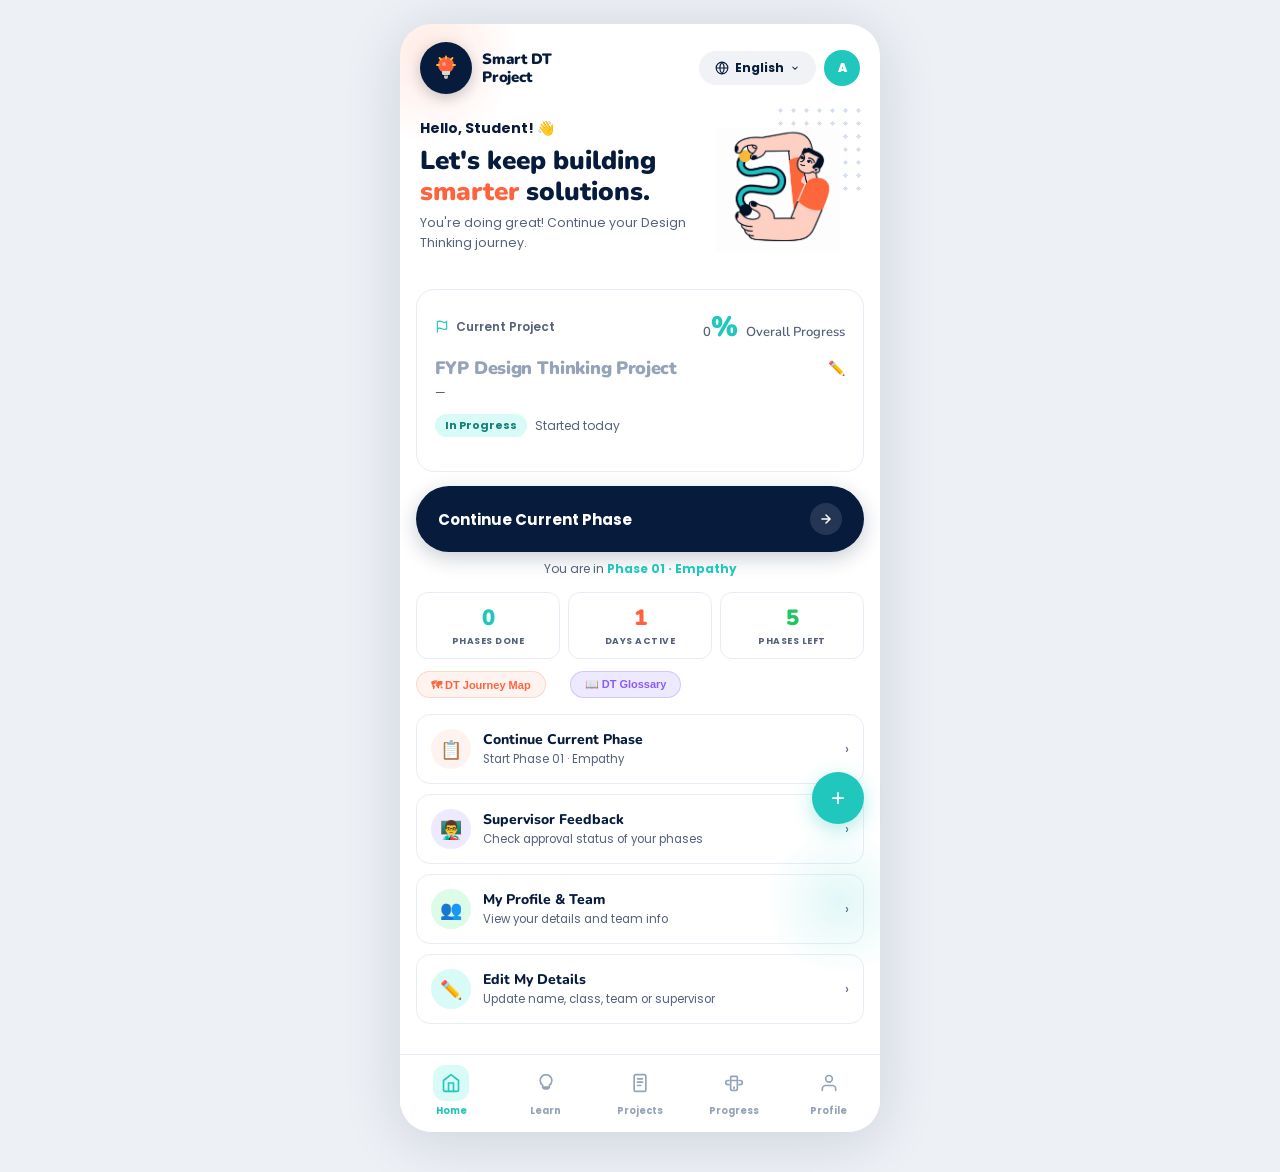
==== dashboard.html @ 960ad24c "Restore dashboard route and fix home navigation targets" ====
<!DOCTYPE html>
<html lang="en">
<head>
<meta charset="UTF-8"/>
<meta name="viewport" content="width=device-width,initial-scale=1.0"/>
<meta http-equiv="refresh" content="0;url=progress.html"/>
<title>Smart DT · Dashboard</title>
</head>
<body>
<script>location.replace('progress.html');</script>
</body>
</html>
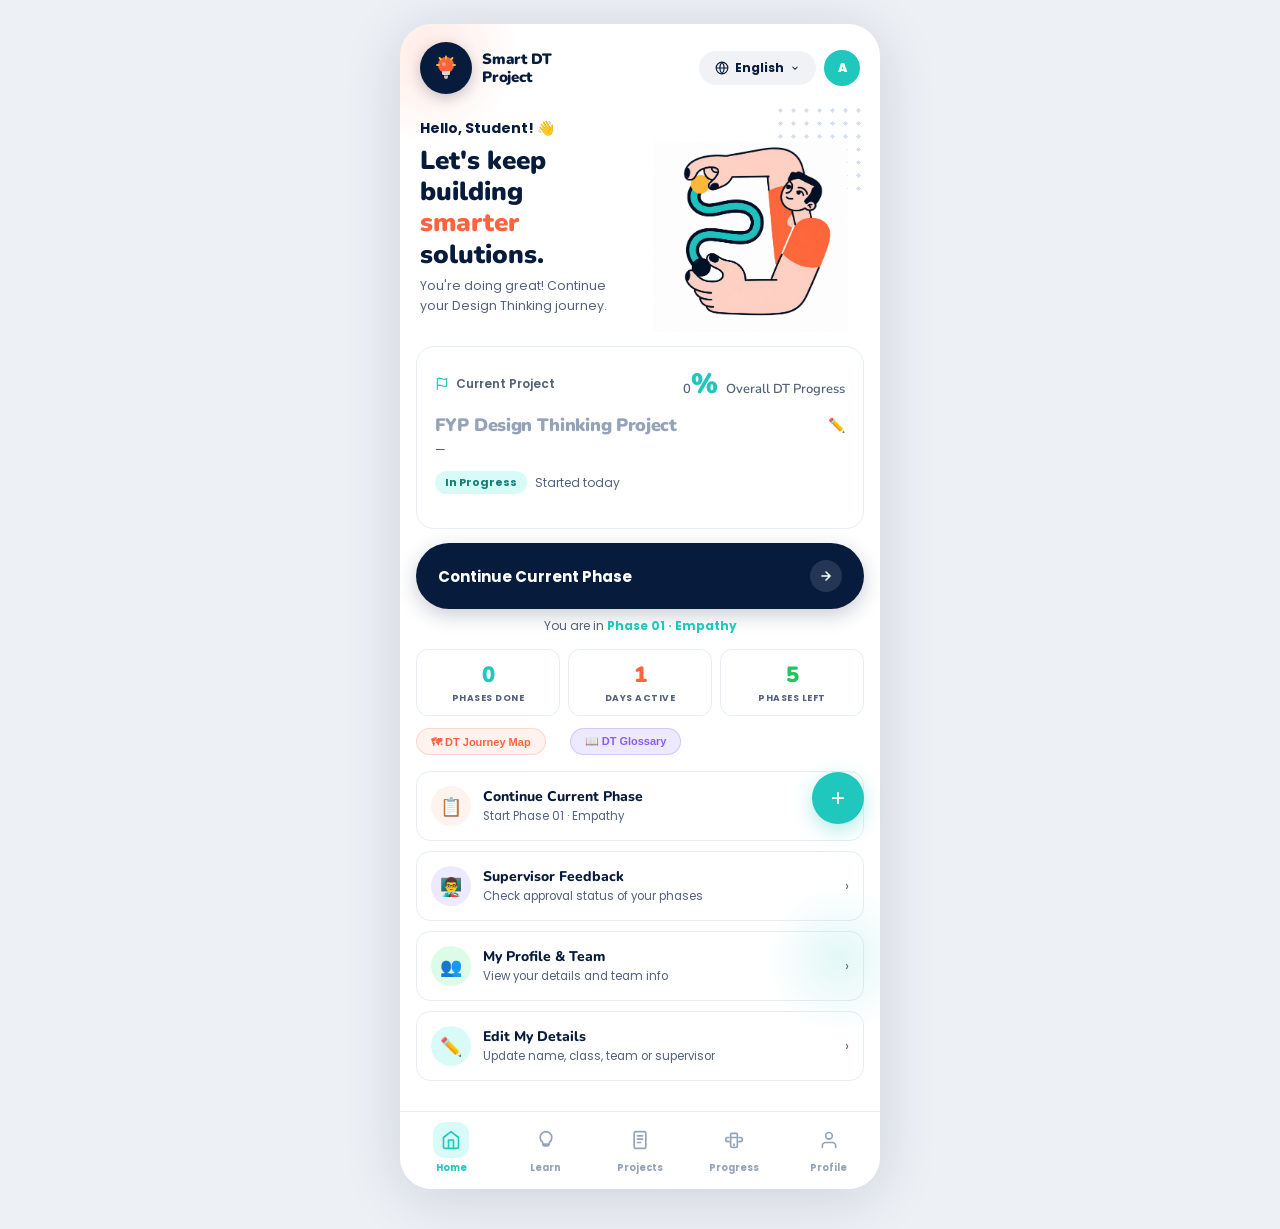
==== commit 83eafe72: "Fix routing IA: separate dashboard and progress navigation" ====
--- a/dashboard.html
+++ b/dashboard.html
@@ -1,12 +1,668 @@
 <!DOCTYPE html>
 <html lang="en">
 <head>
-<meta charset="UTF-8"/>
-<meta name="viewport" content="width=device-width,initial-scale=1.0"/>
-<meta http-equiv="refresh" content="0;url=progress.html"/>
+<meta charset="UTF-8"/><meta name="viewport" content="width=device-width,initial-scale=1.0"/>
 <title>Smart DT · Dashboard</title>
+<link href="https://fonts.googleapis.com/css2?family=Pacifico&family=Nunito:ital,wght@0,700;0,800;0,900;1,900&family=Poppins:wght@400;500;600;700;800;900&display=swap" rel="stylesheet"/>
+<style>
+
+:root{
+  --navy:#071B3D;--teal:#20C7BD;--tealDk:#147F79;--tealLt:#D9FBF8;
+  --orange:#FF633D;--orangeLt:#FFF3F0;
+  --yellow:#FDBA2D;--yellowLt:#FFFBEA;
+  --green:#22C55E;--greenLt:#DCFCE7;
+  --red:#EF4444;--redLt:#FEE2E2;
+  --purple:#8B5CF6;--purpleLt:#EDE9FE;
+  --bg:#FAFBFC;--white:#FFFFFF;--txt:#071B3D;--sub:#53617A;--border:#E8EDF5;
+}
+*{box-sizing:border-box;margin:0;padding:0;}
+html,body{font-family:'Poppins',sans-serif;background:var(--bg);color:var(--txt);min-height:100vh;}
+.content{max-width:560px;margin:0 auto;}
+
+/* ── Phone frame ── */
+.frame{
+  width:min(480px,100vw);margin:0 auto;
+  background:var(--white);position:relative;overflow:hidden;
+  min-height:100vh;display:flex;flex-direction:column;
+}
+@media(min-width:520px){
+  body{display:flex;align-items:flex-start;justify-content:center;padding:24px 0 40px;background:#EDF0F5;}
+  .frame{border-radius:32px;box-shadow:0 8px 60px rgba(7,27,61,.14);min-height:unset;}
+}
+
+/* ── Decorative blobs ── */
+.blob-pink{
+  position:absolute;width:180px;height:180px;border-radius:50%;
+  top:-60px;left:-60px;z-index:0;pointer-events:none;
+  background:radial-gradient(circle,rgba(255,180,155,.28) 0%,transparent 70%);
+}
+.blob-teal{
+  position:absolute;width:160px;height:140px;border-radius:50%;
+  bottom:160px;right:-40px;z-index:0;pointer-events:none;
+  background:radial-gradient(circle,rgba(32,199,189,.13) 0%,transparent 70%);
+}
+.dot-grid{
+  position:absolute;top:80px;right:16px;
+  width:90px;height:90px;z-index:0;pointer-events:none;
+  background-image:radial-gradient(#C8D6E8 2.2px,transparent 2.2px);
+  background-size:13px 13px;opacity:.75;
+}
+
+/* ── Logo SVG ── */
+.logo-svg{
+  width:52px;height:52px;border-radius:50%;
+  background:var(--navy);flex-shrink:0;overflow:hidden;
+  display:flex;align-items:center;justify-content:center;
+  box-shadow:0 4px 14px rgba(7,27,61,.22);
+}
+
+/* ── Topbar ── */
+.topbar{
+  position:relative;z-index:10;
+  display:flex;align-items:center;justify-content:space-between;
+  padding:18px 20px 12px;flex-shrink:0;
+}
+.brand{display:flex;align-items:center;gap:10px;}
+.brand-name{
+  font-family:'Nunito',sans-serif;
+  font-size:15px;font-weight:900;color:var(--navy);
+  line-height:1.2;letter-spacing:-.2px;
+}
+.topbar-right{display:flex;align-items:center;gap:8px;}
+.tb-pill{
+  background:#F0F2F5;border-radius:99px;
+  padding:8px 16px;font-size:12px;font-weight:700;color:var(--navy);
+  display:flex;align-items:center;gap:6px;white-space:nowrap;
+}
+.tb-pill .orange{color:var(--orange);}
+.tb-pill .teal{color:var(--teal);}
+.menu-btn{
+  width:42px;height:42px;border-radius:50%;background:#F0F2F5;
+  border:none;cursor:pointer;display:flex;align-items:center;justify-content:center;
+  flex-shrink:0;
+}
+
+/* ── Bottom nav (5 items) ── */
+.bottom-nav{
+  position:relative;z-index:10;
+  display:grid;grid-template-columns:repeat(5,1fr);
+  border-top:1.5px solid var(--border);
+  padding:6px 4px max(10px,env(safe-area-inset-bottom));
+  background:var(--white);flex-shrink:0;margin-top:auto;
+}
+.nav-item{
+  display:flex;flex-direction:column;align-items:center;gap:3px;
+  text-decoration:none;color:#94A3B8;font-size:9.5px;font-weight:700;
+  padding:4px 2px;font-family:'Poppins',sans-serif;
+}
+.nav-ico{
+  width:36px;height:36px;border-radius:12px;
+  display:flex;align-items:center;justify-content:center;
+}
+.nav-item.active{color:var(--teal);}
+.nav-item.active .nav-ico{background:var(--tealLt);}
+
+/* ── Orange accent underline ── */
+.accent-line{
+  width:48px;height:5px;border-radius:3px;
+  background:var(--orange);margin:10px 0 14px;
+}
+
+/* ── CTA row ── */
+.cta-row{
+  display:flex;align-items:center;gap:10px;
+  padding:0 20px 14px;
+}
+.btn-cta{
+  flex:1;background:var(--navy);color:#fff;border:none;
+  border-radius:99px;padding:17px 24px;
+  font-size:15px;font-weight:700;font-family:'Poppins',sans-serif;
+  display:flex;align-items:center;justify-content:space-between;
+  cursor:pointer;text-decoration:none;
+  box-shadow:0 6px 20px rgba(7,27,61,.22);
+  transition:transform .15s;
+}
+.btn-cta:hover{transform:translateY(-1px);}
+.btn-cta-arrow{
+  width:32px;height:32px;border-radius:50%;
+  background:rgba(255,255,255,.12);
+  display:flex;align-items:center;justify-content:center;font-size:16px;
+}
+.btn-round{
+  width:48px;height:48px;border-radius:50%;
+  background:var(--white);border:1.5px solid var(--border);
+  display:flex;align-items:center;justify-content:center;
+  cursor:pointer;font-size:18px;color:var(--navy);flex-shrink:0;
+  text-decoration:none;
+}
+
+/* ── Page stepper dots ── */
+.stepper-dots{
+  display:flex;justify-content:center;gap:6px;
+  padding:10px 0 8px;
+}
+.sdot{height:4px;border-radius:3px;background:#DDE4EF;transition:all .2s;}
+.sdot.active{background:var(--teal);width:28px;}
+.sdot:not(.active){width:20px;}
+
+/* ── Feature tiles (right column) ── */
+.feat-tile{
+  background:var(--white);border:1.5px solid var(--border);
+  border-radius:14px;padding:12px 13px;
+  display:flex;align-items:flex-start;gap:10px;
+}
+.feat-tile + .feat-tile{margin-top:8px;}
+.feat-tile-ico{
+  width:38px;height:38px;border-radius:12px;flex-shrink:0;
+  display:flex;align-items:center;justify-content:center;
+}
+.feat-tile-body{}
+.feat-tile-title{font-size:13px;font-weight:800;color:var(--navy);margin-bottom:2px;font-family:'Nunito',sans-serif;}
+.feat-tile-sub{font-size:11px;color:var(--sub);line-height:1.5;}
+
+/* ── Info card (left of content grid) ── */
+.info-card{
+  background:var(--white);border:1.5px solid var(--border);
+  border-radius:16px;padding:14px;overflow:hidden;
+  position:relative;
+}
+.info-card-illus{
+  width:100%;height:110px;border-radius:10px;
+  overflow:hidden;margin-bottom:10px;
+  display:flex;align-items:center;justify-content:center;
+}
+.info-card-illus img{width:100%;height:100%;object-fit:cover;}
+.info-card-title{font-size:13px;font-weight:800;color:var(--navy);font-family:'Nunito',sans-serif;margin-bottom:4px;}
+.info-card-sub{font-size:11px;color:var(--sub);line-height:1.55;}
+.info-card-dots{
+  display:flex;gap:5px;margin-top:10px;
+}
+.icdot{width:7px;height:7px;border-radius:50%;background:#DDE4EF;}
+.icdot.active{background:var(--orange);}
+
+.dash-hero{
+  position:relative;z-index:1;
+  padding:4px 20px 0;
+  display:grid;grid-template-columns:minmax(0,1fr) 240px;
+  align-items:start;gap:0;
+}
+.dash-greeting{font-size:14px;font-weight:700;color:var(--navy);margin-bottom:6px;}
+.dash-heading{
+  font-family:'Nunito',sans-serif;font-size:26px;font-weight:900;color:var(--navy);
+  line-height:1.2;margin-bottom:6px;
+}
+.dash-heading span{color:var(--orange);}
+.dash-sub{font-size:12.5px;color:var(--sub);line-height:1.6;margin-bottom:0;max-width:250px;}
+.dash-illus{
+  display:flex;align-items:flex-end;justify-content:flex-end;
+  height:250px;margin-top:-28px;overflow:visible;
+}
+.dash-illus img{width:255px;height:255px;object-fit:contain;object-position:right bottom;transform:translateX(18px);}
+
+.project-card{
+  margin:14px 16px 0;
+  background:var(--white);border:1.5px solid var(--border);
+  border-radius:18px;padding:18px;
+}
+.pc-top{display:flex;align-items:center;justify-content:space-between;margin-bottom:10px;}
+.pc-label{display:flex;align-items:center;gap:7px;font-size:12px;color:var(--sub);font-weight:600;}
+.pc-pct{font-size:28px;font-weight:900;color:var(--teal);font-family:'Nunito',sans-serif;}
+.pc-pct span{font-size:13px;color:var(--sub);font-weight:600;}
+.pc-title{font-size:18px;font-weight:900;color:var(--navy);font-family:'Nunito',sans-serif;margin-bottom:4px;}
+.pc-meta{font-size:12px;color:var(--sub);margin-bottom:12px;}
+.pc-status{
+  display:inline-flex;align-items:center;gap:5px;
+  background:var(--tealLt);border-radius:99px;
+  padding:3px 10px;font-size:11px;font-weight:700;color:var(--tealDk);
+}
+
+/* Phase stepper */
+.phase-stepper{display:flex;align-items:center;justify-content:space-between;margin:14px 0 4px;}
+.ps-item{display:flex;flex-direction:column;align-items:center;gap:5px;}
+.ps-circle{
+  width:34px;height:34px;border-radius:50%;border:2.5px solid var(--border);
+  display:flex;align-items:center;justify-content:center;
+  font-size:11px;font-weight:800;color:#94A3B8;background:var(--white);
+  transition:all .2s;
+}
+.ps-circle.done{background:var(--teal);border-color:var(--teal);color:#fff;}
+.ps-circle.current{border-color:var(--teal);color:var(--teal);}
+.ps-label{font-size:9px;font-weight:700;color:var(--sub);white-space:nowrap;}
+.ps-line{flex:1;height:2.5px;background:var(--border);margin-top:-17px;}
+.ps-line.done{background:var(--teal);}
+
+.btn-continue-phase{
+  margin:14px 16px 0;
+  display:flex;align-items:center;justify-content:space-between;
+  background:var(--navy);color:#fff;border:none;border-radius:99px;
+  padding:17px 22px;font-size:15px;font-weight:700;
+  font-family:'Poppins',sans-serif;cursor:pointer;text-decoration:none;
+  box-shadow:0 6px 20px rgba(7,27,61,.22);transition:transform .15s;
+}
+.btn-continue-phase:hover{transform:translateY(-1px);}
+.phase-hint{text-align:center;font-size:12px;color:var(--sub);margin:8px 0 14px;}
+.phase-hint span{color:var(--teal);font-weight:700;}
+
+/* Accordion items */
+
+/* Gate status card */
+.gate-card{margin:0 16px 10px;border-radius:14px;padding:14px 16px;border:1.5px solid transparent;display:flex;align-items:flex-start;gap:12px;}
+.gate-card.pending{background:var(--yellowLt);border-color:rgba(253,186,45,.35);}
+.gate-card.approved{background:var(--greenLt);border-color:rgba(34,197,94,.3);}
+.gate-card.waiting{background:var(--orangeLt);border-color:rgba(255,99,61,.25);}
+.gate-ico{width:36px;height:36px;border-radius:10px;display:flex;align-items:center;justify-content:center;font-size:18px;flex-shrink:0;}
+.gate-pending .gate-ico{background:var(--yellow);}
+.gate-body-title{font-size:13px;font-weight:800;color:var(--navy);font-family:'Nunito',sans-serif;margin-bottom:2px;}
+.gate-body-sub{font-size:11px;color:var(--sub);line-height:1.55;}
+/* Streak */
+.streak-row{display:flex;gap:8px;padding:0 16px;margin-bottom:12px;}
+.streak-card{flex:1;background:var(--white);border:1.5px solid var(--border);border-radius:12px;padding:10px;text-align:center;}
+.streak-num{font-family:'Nunito',sans-serif;font-size:22px;font-weight:900;}
+.streak-num.t{color:var(--teal);}
+.streak-num.o{color:var(--orange);}
+.streak-num.g{color:var(--green);}
+.streak-lbl{font-size:9px;font-weight:700;text-transform:uppercase;letter-spacing:.5px;color:var(--sub);margin-top:2px;}
+/* Project name editable */
+.proj-name-edit{display:flex;align-items:center;gap:8px;margin-bottom:4px;}
+.proj-name-edit input{font-family:'Nunito',sans-serif;font-size:18px;font-weight:900;color:var(--navy);border:none;outline:none;background:transparent;width:100%;letter-spacing:-.3px;}
+.proj-name-edit input::placeholder{color:#94A3B8;}
+.edit-icon{color:var(--sub);cursor:pointer;font-size:14px;flex-shrink:0;}
+/* Glossary modal */
+.glossary-overlay{display:none;position:fixed;inset:0;background:rgba(7,27,61,.55);z-index:200;align-items:flex-end;}
+.glossary-overlay.open{display:flex;}
+.glossary-sheet{background:var(--white);border-radius:24px 24px 0 0;padding:24px 20px 32px;width:100%;max-height:70vh;overflow-y:auto;}
+.glossary-header{display:flex;align-items:center;justify-content:space-between;margin-bottom:16px;}
+.glossary-title{font-family:'Nunito',sans-serif;font-size:18px;font-weight:900;color:var(--navy);}
+.glossary-close{background:var(--bg);border:none;border-radius:50%;width:32px;height:32px;font-size:18px;cursor:pointer;display:flex;align-items:center;justify-content:center;}
+.glossary-item{padding:10px 0;border-bottom:1px solid var(--border);}
+.glossary-item:last-child{border-bottom:none;}
+.gl-term{font-size:13px;font-weight:800;color:var(--navy);}
+.gl-def{font-size:12px;color:var(--sub);line-height:1.6;margin-top:2px;}
+.btn-glossary{display:inline-flex;align-items:center;gap:6px;background:var(--purpleLt);border:1.5px solid rgba(139,92,246,.25);border-radius:99px;padding:6px 14px;font-size:11px;font-weight:700;color:var(--purple);cursor:pointer;margin:0 16px 12px;}
+/* Journey map button */
+.btn-journey{display:inline-flex;align-items:center;gap:6px;background:var(--orangeLt);border:1.5px solid rgba(255,99,61,.2);border-radius:99px;padding:6px 14px;font-size:11px;font-weight:700;color:var(--orange);cursor:pointer;margin:0 8px 12px 0;}
+.quick-btns{padding:0 16px;margin-bottom:4px;display:flex;flex-wrap:wrap;}
+
+.acc-list{padding:0 16px;}
+.acc-item{
+  background:var(--white);border:1.5px solid var(--border);
+  border-radius:14px;padding:14px;margin-bottom:10px;
+  display:flex;align-items:center;gap:12px;cursor:pointer;
+}
+.acc-ico{
+  width:40px;height:40px;border-radius:50%;flex-shrink:0;
+  display:flex;align-items:center;justify-content:center;font-size:18px;
+}
+.acc-body{flex:1;}
+.acc-title{font-size:14px;font-weight:800;color:var(--navy);font-family:'Nunito',sans-serif;margin-bottom:2px;}
+.acc-sub{font-size:11.5px;color:var(--sub);}
+.acc-chev{color:var(--sub);font-size:14px;}
+
+/* FAB */
+.fab{
+  position:fixed;right:calc(50% - 240px + 16px);bottom:76px;
+  width:52px;height:52px;border-radius:50%;
+  background:var(--teal);color:#fff;border:none;
+  display:flex;align-items:center;justify-content:center;
+  font-size:24px;cursor:pointer;z-index:50;
+  box-shadow:0 6px 20px rgba(32,199,189,.35);
+}
+@media(max-width:520px){.fab{right:16px;}}
+</style>
 </head>
 <body>
-<script>location.replace('progress.html');</script>
+<div class="frame">
+  <div class="blob-pink"></div>
+  <div class="blob-teal"></div>
+  <div class="dot-grid"></div>
+
+  <header class="topbar">
+    <div class="brand">
+      <div class="logo-svg"><svg width="28" height="32" viewBox="0 0 28 32" fill="none">
+  <ellipse cx="14" cy="13" rx="8" ry="8" fill="#FF633D"/>
+  <path d="M10 19h8v2.5c0 .8-.7 1.5-1.5 1.5h-5c-.8 0-1.5-.7-1.5-1.5V19z" fill="#E0D8CC"/>
+  <path d="M12 23.5h4V25a2 2 0 01-2 2 2 2 0 01-2-2v-1.5z" fill="#C8C0B4"/>
+  <path d="M14 6.5V4.5M9 7.5L7.5 6M19 7.5L20.5 6M7 13H5M23 13H21" stroke="#FDBA2D" stroke-width="1.8" stroke-linecap="round"/>
+  <circle cx="12" cy="12" r="2" fill="rgba(255,255,255,.35)"/>
+</svg></div>
+      <div class="brand-name">Smart DT<br>Project</div>
+    </div>
+    <div class="topbar-right">
+      <div class="tb-pill">
+        <svg width="14" height="14" viewBox="0 0 24 24" fill="none" stroke="currentColor" stroke-width="2"><circle cx="12" cy="12" r="10"/><path d="M2 12h20M12 2a15.3 15.3 0 010 20M12 2a15.3 15.3 0 000 20"/></svg>
+        English
+        <svg width="10" height="10" viewBox="0 0 24 24" fill="none" stroke="currentColor" stroke-width="2.5"><polyline points="6 9 12 15 18 9"/></svg>
+      </div>
+      <button class="tb-avatar" id="user-avatar" onclick="location.href='profile.html'" style="width:36px;height:36px;border-radius:50%;background:var(--teal);border:none;color:#fff;font-size:12px;font-weight:900;cursor:pointer;font-family:Poppins,sans-serif;display:flex;align-items:center;justify-content:center;" data-fill="initials">A</button>
+    </div>
+  </header>
+
+  <!-- Hero -->
+  <section class="dash-hero">
+    <div style="padding-top:8px;">
+      <div class="dash-greeting">Hello, <span id="greeting-name">Student</span>! 👋</div>
+      <div class="dash-heading">Let's keep building<br><span>smarter</span> solutions.</div>
+      <p class="dash-sub">You're doing great! Continue your Design Thinking journey.</p>
+    </div>
+    <div class="dash-illus">
+      <img src="assets/assets/dashboard-hero.svg" alt="Dashboard illustration"
+           onerror="this.style.display='none'"/>
+    </div>
+  </section>
+
+  <!-- Project card (dynamically filled by JS) -->
+  <div class="project-card">
+    <div class="pc-top">
+      <div class="pc-label">
+        <svg width="14" height="14" viewBox="0 0 24 24" fill="none" stroke="var(--teal)" stroke-width="2"><path d="M4 15s1-1 4-1 5 2 8 2 4-1 4-1V3s-1 1-4 1-5-2-8-2-4 1-4 1zM4 22v-7"/></svg>
+        Current Project
+      </div>
+      <div class="pc-pct"><span id="dash-pct">0</span>% <span>Overall DT Progress</span></div>
+    </div>
+    <div class="proj-name-edit">
+      <input id="dash-proj-title" placeholder="FYP Design Thinking Project" oninput="saveProjectName(this.value)"/>
+      <span class="edit-icon" title="Edit project title">✏️</span>
+    </div>
+    <div class="pc-meta" id="dash-meta">—</div>
+    <div style="display:flex;align-items:center;gap:8px;margin-bottom:16px;">
+      <div class="pc-status">In Progress</div>
+      <span style="font-size:12px;color:var(--sub);" id="dash-since">Started today</span>
+    </div>
+    <!-- Phase stepper built by JS -->
+    <div style="display:flex;align-items:center;gap:0;" id="dash-stepper"></div>
+  </div>
+
+  <!-- CTA -->
+  <a class="btn-continue-phase" href="#" id="dash-continue">
+    Continue Current Phase
+    <span style="width:32px;height:32px;border-radius:50%;background:rgba(255,255,255,.12);display:flex;align-items:center;justify-content:center;"><svg width="14" height="14" viewBox="0 0 24 24" fill="none" stroke="white" stroke-width="2.5" stroke-linecap="round"><path d="M5 12h14M12 5l7 7-7 7"/></svg></span>
+  </a>
+  <div class="phase-hint">You are in <span id="dash-phase-hint">Phase 01 · Empathy</span></div>
+
+  <!-- Gate status card — Fix #5 -->
+  <div id="gate-card-wrap"></div>
+
+  <!-- Streak stats — Suggestion #1 -->
+  <div class="streak-row">
+    <div class="streak-card"><div class="streak-num t" id="stat-done">0</div><div class="streak-lbl">Phases Done</div></div>
+    <div class="streak-card"><div class="streak-num o" id="stat-days">1</div><div class="streak-lbl">Days Active</div></div>
+    <div class="streak-card"><div class="streak-num g" id="stat-left">5</div><div class="streak-lbl">Phases Left</div></div>
+  </div>
+
+  <!-- Quick action buttons — Glossary + Journey Map -->
+  <div class="quick-btns">
+    <button class="btn-journey" onclick="showJourneyMap()">🗺 DT Journey Map</button>
+    <button class="btn-glossary" onclick="document.getElementById('glossary-overlay').classList.add('open')">📖 DT Glossary</button>
+  </div>
+
+  <!-- Accordion items — Fix #6 fixed links -->
+  <div class="acc-list">
+    <div class="acc-item" id="acc-current-phase">
+      <div class="acc-ico" style="background:var(--orangeLt);">📋</div>
+      <div class="acc-body"><div class="acc-title">Continue Current Phase</div><div class="acc-sub" id="acc-phase-sub">Start Phase 01 · Empathy</div></div>
+      <div class="acc-chev">›</div>
+    </div>
+    <div class="acc-item" onclick="showFeedbackModal()">
+      <div class="acc-ico" style="background:var(--purpleLt);">👨‍🏫</div>
+      <div class="acc-body"><div class="acc-title">Supervisor Feedback</div><div class="acc-sub" id="acc-feedback-sub">Check approval status of your phases</div></div>
+      <div class="acc-chev">›</div>
+    </div>
+    <div class="acc-item" onclick="location.href='profile.html'">
+      <div class="acc-ico" style="background:var(--greenLt);">👥</div>
+      <div class="acc-body"><div class="acc-title">My Profile & Team</div><div class="acc-sub" id="acc-team-sub">View your details and team info</div></div>
+      <div class="acc-chev">›</div>
+    </div>
+    <div class="acc-item" onclick="location.href='login.html'">
+      <div class="acc-ico" style="background:var(--tealLt);">✏️</div>
+      <div class="acc-body"><div class="acc-title">Edit My Details</div><div class="acc-sub">Update name, class, team or supervisor</div></div>
+      <div class="acc-chev">›</div>
+    </div>
+  </div>
+  <div style="height:20px;"></div>
+
+  <button class="fab" onclick="location.href='phase04-prototype.html'">+</button>
+
+  <nav class="bottom-nav">
+  <a class="nav-item active" href="dashboard.html">
+    <div class="nav-ico"><svg width="20" height="20" viewBox="0 0 24 24" fill="none" stroke="currentColor" stroke-width="2" stroke-linecap="round" stroke-linejoin="round"><path d="M3 9l9-7 9 7v11a2 2 0 01-2 2H5a2 2 0 01-2-2z"/><polyline points="9 22 9 12 15 12 15 22"/></svg></div>
+    Home
+  </a>
+  <a class="nav-item " href="phase01-empathy.html">
+    <div class="nav-ico"><svg width="20" height="20" viewBox="0 0 24 24" fill="none" stroke="currentColor" stroke-width="2" stroke-linecap="round" stroke-linejoin="round"><path d="M12 2C8.13 2 5 5.13 5 9c0 2.38 1.19 4.47 3 5.74V17c0 .55.45 1 1 1h6c.55 0 1-.45 1-1v-2.26C17.81 13.47 19 11.38 19 9c0-3.87-3.13-7-7-7z"/><path d="M9 17h6v1a1 1 0 01-1 1h-4a1 1 0 01-1-1v-1z"/></svg></div>
+    Learn
+  </a>
+  <a class="nav-item " href="progress.html">
+    <div class="nav-ico"><svg width="20" height="20" viewBox="0 0 24 24" fill="none" stroke="currentColor" stroke-width="2" stroke-linecap="round" stroke-linejoin="round"><rect x="5" y="2" width="14" height="20" rx="2"/><path d="M9 7h6M9 11h6M9 15h4"/></svg></div>
+    Projects
+  </a>
+  <a class="nav-item " href="progress.html">
+    <div class="nav-ico"><svg width="20" height="20" viewBox="0 0 24 24" fill="none" stroke="currentColor" stroke-width="2" stroke-linecap="round" stroke-linejoin="round"><path d="M6 9H4.5a2.5 2.5 0 000 5H6M18 9h1.5a2.5 2.5 0 010 5H18"/><path d="M8 9V5a1 1 0 011-1h6a1 1 0 011 1v4M8 9v10a2 2 0 002 2h4a2 2 0 002-2V9M8 9h8"/><path d="M12 17v2"/></svg></div>
+    Progress
+  </a>
+  <a class="nav-item " href="profile.html">
+    <div class="nav-ico"><svg width="20" height="20" viewBox="0 0 24 24" fill="none" stroke="currentColor" stroke-width="2" stroke-linecap="round" stroke-linejoin="round"><path d="M20 21v-2a4 4 0 00-4-4H8a4 4 0 00-4 4v2"/><circle cx="12" cy="7" r="4"/></svg></div>
+    Profile
+  </a>
+</nav>
+
+<!-- Glossary modal -->
+<div class="glossary-overlay" id="glossary-overlay" onclick="if(event.target===this)this.classList.remove('open')">
+  <div class="glossary-sheet">
+    <div class="glossary-header">
+      <div class="glossary-title">📖 DT Glossary</div>
+      <button class="glossary-close" onclick="document.getElementById('glossary-overlay').classList.remove('open')">✕</button>
+    </div>
+    <div id="glossary-list"></div>
+  </div>
+</div>
+
+<!-- Feedback modal -->
+<div class="glossary-overlay" id="feedback-overlay" onclick="if(event.target===this)this.classList.remove('open')">
+  <div class="glossary-sheet" id="feedback-modal-body"></div>
+</div>
+
+<!-- Journey map modal -->
+<div class="glossary-overlay" id="journey-overlay" onclick="if(event.target===this)this.classList.remove('open')">
+  <div class="glossary-sheet">
+    <div class="glossary-header">
+      <div class="glossary-title">🗺 DT Journey Map</div>
+      <button class="glossary-close" onclick="document.getElementById('journey-overlay').classList.remove('open')">✕</button>
+    </div>
+    <div style="display:flex;flex-direction:column;gap:10px;padding-bottom:8px;">
+      <div style="background:var(--tealLt);border-radius:14px;padding:14px;border-left:4px solid var(--teal);">
+        <div style="font-family:Nunito,sans-serif;font-size:14px;font-weight:900;color:var(--navy);">🧠 Phase 01 — Empathy</div>
+        <div style="font-size:12px;color:var(--sub);margin-top:4px;line-height:1.6;">Interview real users. Build an empathy map. Discover what they truly need.</div>
+        <div style="font-size:11px;font-weight:700;color:var(--tealDk);margin-top:6px;">Output → Empathy Map + Key Insights</div>
+      </div>
+      <div style="text-align:center;font-size:18px;color:var(--sub);">↓</div>
+      <div style="background:var(--orangeLt);border-radius:14px;padding:14px;border-left:4px solid var(--orange);">
+        <div style="font-family:Nunito,sans-serif;font-size:14px;font-weight:900;color:var(--navy);">🎯 Phase 02 — Define</div>
+        <div style="font-size:12px;color:var(--sub);margin-top:4px;line-height:1.6;">Write a POV statement using your empathy insights. Frame HMW questions.</div>
+        <div style="font-size:11px;font-weight:700;color:#c4501c;margin-top:6px;">Output → Problem Statement + HMW Questions</div>
+      </div>
+      <div style="text-align:center;font-size:16px;font-weight:700;color:var(--yellow);background:var(--yellowLt);border-radius:8px;padding:6px;">⭐ Gate 1 — Supervisor Review</div>
+      <div style="background:var(--greenLt);border-radius:14px;padding:14px;border-left:4px solid var(--green);">
+        <div style="font-family:Nunito,sans-serif;font-size:14px;font-weight:900;color:var(--navy);">💡 Phase 03 — Ideation</div>
+        <div style="font-size:12px;color:var(--sub);margin-top:4px;line-height:1.6;">Brainstorm 10+ ideas. Use SCAMPER. Select the best idea with rationale.</div>
+        <div style="font-size:11px;font-weight:700;color:#15803D;margin-top:6px;">Output → 10 Ideas + Selected Solution</div>
+      </div>
+      <div style="text-align:center;font-size:16px;font-weight:700;color:var(--yellow);background:var(--yellowLt);border-radius:8px;padding:6px;">⭐ Gate 2 — Supervisor Review</div>
+      <div style="background:var(--tealLt);border-radius:14px;padding:14px;border-left:4px solid var(--teal);">
+        <div style="font-family:Nunito,sans-serif;font-size:14px;font-weight:900;color:var(--navy);">🔧 Phase 04 — Prototype</div>
+        <div style="font-size:12px;color:var(--sub);margin-top:4px;line-height:1.6;">Build a low-fidelity prototype. Document steps and attach evidence photos.</div>
+        <div style="font-size:11px;font-weight:700;color:var(--tealDk);margin-top:6px;">Output → Prototype + Evidence</div>
+      </div>
+      <div style="text-align:center;font-size:18px;color:var(--sub);">↓</div>
+      <div style="background:var(--purpleLt);border-radius:14px;padding:14px;border-left:4px solid var(--purple);">
+        <div style="font-family:Nunito,sans-serif;font-size:14px;font-weight:900;color:var(--navy);">🧪 Phase 05 — Test</div>
+        <div style="font-size:12px;color:var(--sub);margin-top:4px;line-height:1.6;">Test with 3+ real users. Record findings. List improvements to make.</div>
+        <div style="font-size:11px;font-weight:700;color:#6D28D9;margin-top:6px;">Output → Test Report + Improvement Plan</div>
+      </div>
+      <div style="text-align:center;font-size:16px;font-weight:700;color:var(--yellow);background:var(--yellowLt);border-radius:8px;padding:6px;">⭐ Gate 3 — Final Supervisor Review</div>
+    </div>
+    <button onclick="document.getElementById('journey-overlay').classList.remove('open')" style="margin-top:16px;width:100%;background:var(--navy);color:#fff;border:none;border-radius:99px;padding:13px;font-size:14px;font-weight:700;cursor:pointer;font-family:Poppins,sans-serif;">Close</button>
+  </div>
+</div>
+
+</div>
+<script>
+var APPS_SCRIPT_URL='https://script.google.com/macros/s/AKfycbw-2F_NpP46FMo5p0WCm2zzbwhwTaEnWr_oi7-aB9ravEMclIJYCq-3_0MegIvHllO9/exec';
+var PHASES=[
+  {id:'phase01',name:'Empathy',  file:'phase01-empathy.html',  label:'Empathize'},
+  {id:'phase02',name:'Define',   file:'phase02-define.html',   label:'Define'},
+  {id:'phase03',name:'Ideation', file:'phase03-ideation.html', label:'Ideate'},
+  {id:'phase04',name:'Prototype',file:'phase04-prototype.html',label:'Prototype'},
+  {id:'phase05',name:'Test',     file:'phase05-test.html',     label:'Test'}
+];
+var GATES=[
+  {after:2,label:'Gate 1 — Supervisor review after Phase 02 Define',next:'phase03'},
+  {after:3,label:'Gate 2 — Supervisor review after Phase 03 Ideation',next:'phase04'},
+  {after:5,label:'Gate 3 — Supervisor final review after Phase 05 Test',next:null}
+];
+var DT_GLOSSARY=[
+  {term:'Empathy Map',def:'A visual tool that captures what a user Says, Thinks, Does, and Feels to understand their experience.'},
+  {term:'POV Statement',def:'Point of View — a user-centred problem statement: [User] needs [need] because [insight].'},
+  {term:'HMW Question',def:'How Might We — a question that reframes a problem as a design opportunity.'},
+  {term:'Ideation',def:'A phase of generating many creative ideas without judgment before selecting the best one.'},
+  {term:'Low-fidelity Prototype',def:'A rough, quick model (paper, cardboard, sketch) used to test ideas cheaply before building.'},
+  {term:'User Testing',def:'Observing real users interact with your prototype to gather honest feedback.'},
+  {term:'SCAMPER',def:'A creative technique: Substitute, Combine, Adapt, Modify, Put to other uses, Eliminate, Reverse.'},
+  {term:'Design Thinking',def:'A 5-phase human-centred problem-solving framework: Empathise, Define, Ideate, Prototype, Test.'},
+  {term:'FYP',def:'Final Year Project — a major research and design project completed in the final year of a diploma.'},
+  {term:'Root Cause Analysis',def:'A method (like 5 Whys) to find the underlying reason for a problem, not just the symptoms.'},
+];
+
+function ls(k){try{return localStorage.getItem(k);}catch(e){return null;}}
+function lsSet(k,v){try{localStorage.setItem(k,v);}catch(e){}}
+function submitted(id){return ls('df_submitted_'+id)==='1';}
+function visited(id){return ls('df_visited_'+id)==='1';}
+function currentIdx(){for(var i=0;i<PHASES.length;i++){if(!submitted(PHASES[i].id))return i;}return 4;}
+function daysActive(){var r=ls('df_registered_at');if(!r)return 1;return Math.max(1,Math.ceil((Date.now()-new Date(r).getTime())/86400000));}
+
+function saveProjectName(val){lsSet('df_project_name',val);}
+
+function renderGateStatus(ci,done){
+  var wrap=document.getElementById('gate-card-wrap');
+  if(!wrap)return;
+  var html='';
+  // Find if we are waiting at a gate
+  if(done===2&&!submitted('phase03')){
+    html='<div class="gate-card pending"><div class="gate-ico">⏳</div><div><div class="gate-body-title">Gate 1 — Awaiting Supervisor Approval</div><div class="gate-body-sub">Your supervisor needs to review Phases 01 & 02 before you can start Ideation. Please wait for their feedback.</div></div></div>';
+  } else if(done===3&&!submitted('phase04')){
+    html='<div class="gate-card pending"><div class="gate-ico">⏳</div><div><div class="gate-body-title">Gate 2 — Awaiting Supervisor Approval</div><div class="gate-body-sub">Your supervisor needs to approve Phase 03 Ideation before you can start Prototyping.</div></div></div>';
+  } else if(done===5){
+    html='<div class="gate-card approved"><div class="gate-ico">🎉</div><div><div class="gate-body-title">All 5 Phases Complete!</div><div class="gate-body-sub">Congratulations! Your portfolio is ready for final supervisor review (Gate 3).</div></div></div>';
+  } else if(done>0){
+    var left=5-done;
+    html='<div class="gate-card waiting"><div class="gate-ico">🚀</div><div><div class="gate-body-title">Keep Going — '+left+' Phase'+(left>1?'s':'')+' Left</div><div class="gate-body-sub">Complete Phase 0'+(ci+1)+' · '+PHASES[ci].name+' to progress. Your supervisor will review at Gates 1, 2, and 3.</div></div></div>';
+  }
+  wrap.innerHTML=html;
+}
+
+function showFeedbackModal(){
+  var html='<div style="padding:20px;"><h3 style="font-family:Nunito,sans-serif;font-size:17px;font-weight:900;color:var(--navy);margin-bottom:16px;">Supervisor Feedback</h3>';
+  PHASES.forEach(function(p,i){
+    var s=ls('df_submitted_'+p.id)==='1';
+    var status=s?'⏳ Pending Review':'🔒 Not yet submitted';
+    var bg=s?'var(--yellowLt)':'var(--bg)';
+    html+='<div style="padding:10px 12px;border-radius:10px;background:'+bg+';margin-bottom:8px;border:1.5px solid var(--border);">';
+    html+='<div style="font-size:12px;font-weight:800;color:var(--navy);">Phase 0'+(i+1)+' · '+p.name+'</div>';
+    html+='<div style="font-size:11px;color:var(--sub);margin-top:2px;">'+status+'</div></div>';
+  });
+  html+='<p style="font-size:11px;color:var(--sub);margin-top:12px;line-height:1.6;">Supervisor approvals are managed in Google Sheets. Contact your supervisor if you are waiting more than 3 days.</p>';
+  html+='<button onclick="this.closest('.glossary-overlay').classList.remove('open')" style="margin-top:12px;width:100%;background:var(--navy);color:#fff;border:none;border-radius:99px;padding:13px;font-size:14px;font-weight:700;cursor:pointer;font-family:Poppins,sans-serif;">Close</button></div>';
+  document.getElementById('feedback-modal-body').innerHTML=html;
+  document.getElementById('feedback-overlay').classList.add('open');
+}
+
+function showJourneyMap(){
+  document.getElementById('journey-overlay').classList.add('open');
+}
+
+function renderGlossary(){
+  var html='';
+  DT_GLOSSARY.forEach(function(g){
+    html+='<div class="glossary-item"><div class="gl-term">'+g.term+'</div><div class="gl-def">'+g.def+'</div></div>';
+  });
+  document.getElementById('glossary-list').innerHTML=html;
+}
+
+(function(){
+  if(ls('df_registered')!=='true'){location.href='login.html';return;}
+
+  var name=ls('df_student_name')||'Student';
+  var reg=ls('df_reg_no')||'';
+  var cls=ls('df_class')||'';
+  var team=ls('df_team')||'';
+  var sup=ls('df_supervisor')||'';
+  var proj=ls('df_project_name')||'';
+  var regAt=ls('df_registered_at');
+  var first=name.trim().split(/\s+/)[0];
+  var initials=(function(){var p=name.trim().split(/\s+/);return p.length>=2?(p[0][0]+p[p.length-1][0]).toUpperCase():name.slice(0,2).toUpperCase();})();
+
+  // Greeting + avatar
+  var gn=document.getElementById('greeting-name');if(gn)gn.textContent=first;
+  var av=document.getElementById('user-avatar');if(av)av.textContent=initials;
+
+  // Project name — Fix #4
+  var pt=document.getElementById('dash-proj-title');
+  if(pt)pt.value=proj||'';
+  if(pt)pt.placeholder='FYP Design Thinking Project';
+
+  // Progress
+  var done=0;PHASES.forEach(function(p){if(submitted(p.id))done++;});
+  var pct=Math.round(done/5*100);
+  document.getElementById('dash-pct').textContent=pct;
+
+  // Meta
+  var metaParts=[reg,cls].filter(Boolean);
+  if(team)metaParts.push('Team: '+team);
+  if(sup)metaParts.push(sup);
+  document.getElementById('dash-meta').textContent=metaParts.join(' · ')||'POLIPD';
+
+  // Since
+  if(regAt){var d=new Date(regAt);document.getElementById('dash-since').textContent='· Started '+d.toLocaleDateString('en-MY',{day:'numeric',month:'short',year:'numeric'});}
+
+  // Stepper
+  var ci=currentIdx();
+  var stHtml='';
+  var chk='<svg width="14" height="14" viewBox="0 0 24 24" fill="none" stroke="white" stroke-width="3"><polyline points="20 6 9 17 4 12"/></svg>';
+  PHASES.forEach(function(p,i){
+    var isDone=submitted(p.id);var isCur=!isDone&&i===ci;
+    var c2=isDone?'done':isCur?'current':'';
+    stHtml+='<div style="display:flex;flex-direction:column;align-items:center;gap:4px;">';
+    stHtml+='<div class="ps-circle '+c2+'" style="cursor:'+(isDone||isCur?'pointer':'default')+'" onclick="'+(isDone||isCur?'location.href=''+p.file+''':'')+'">'+(isDone?chk:(i+1))+'</div>';
+    stHtml+='<span class="ps-label">'+p.label+'</span></div>';
+    if(i<4)stHtml+='<div class="ps-line'+(isDone?' done':'')+'"></div>';
+  });
+  document.getElementById('dash-stepper').innerHTML=stHtml;
+
+  // CTA
+  var cur=PHASES[ci];
+  document.getElementById('dash-continue').href=cur.file;
+  document.getElementById('dash-phase-hint').textContent='Phase 0'+(ci+1)+' · '+cur.name;
+
+  // Streak stats
+  document.getElementById('stat-done').textContent=done;
+  document.getElementById('stat-days').textContent=daysActive();
+  document.getElementById('stat-left').textContent=5-done;
+
+  // Gate status — Fix #5
+  renderGateStatus(ci,done);
+
+  // Accordion links
+  var acc=document.getElementById('acc-current-phase');
+  if(acc)acc.onclick=function(){location.href=cur.file;};
+  var asub=document.getElementById('acc-phase-sub');
+  if(asub)asub.textContent=(done===5?'All phases complete — awaiting Gate 3 final review':'Continue Phase 0'+(ci+1)+' · '+cur.name);
+
+  // Team sub
+  var tsub=document.getElementById('acc-team-sub');
+  if(tsub)tsub.textContent=[name,reg,cls,team?'Team: '+team:''].filter(Boolean).join(' · ')||'View your details';
+
+  // Glossary
+  renderGlossary();
+})();
+</script>
 </body>
-</html>
+</html>
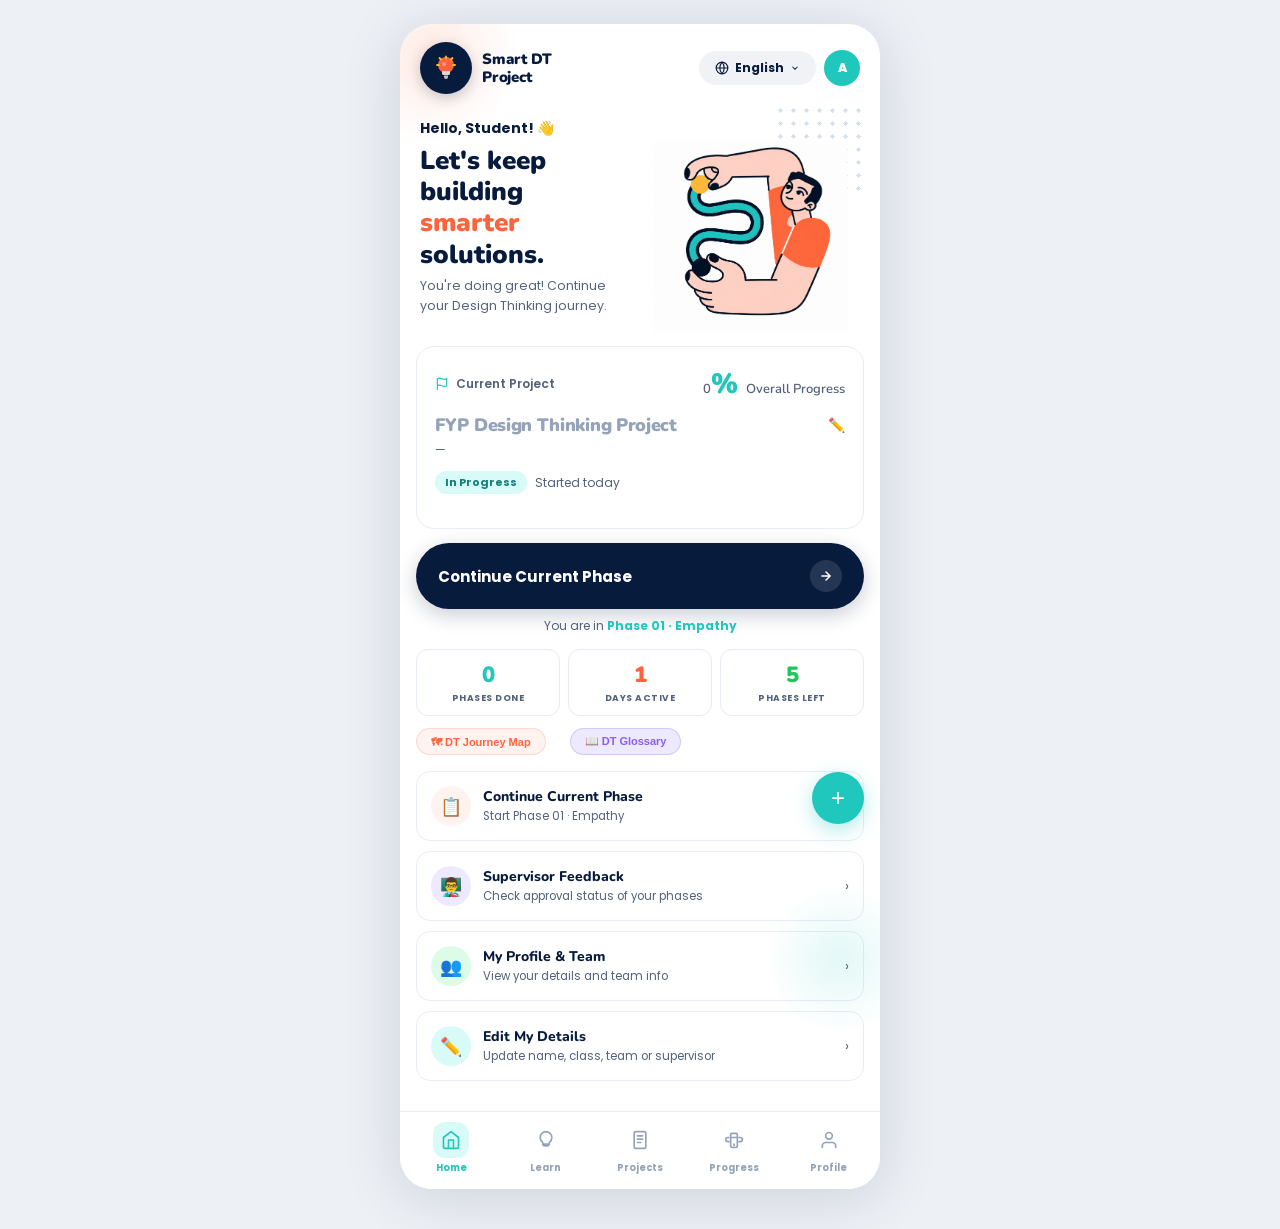
==== commit 79d20f3f: "Expand phase learning content and extend quizzes to five questions" ====
--- a/dashboard.html
+++ b/dashboard.html
@@ -1,668 +1,12 @@
 <!DOCTYPE html>
 <html lang="en">
 <head>
-<meta charset="UTF-8"/><meta name="viewport" content="width=device-width,initial-scale=1.0"/>
+<meta charset="UTF-8"/>
+<meta name="viewport" content="width=device-width,initial-scale=1.0"/>
+<meta http-equiv="refresh" content="0;url=progress.html"/>
 <title>Smart DT · Dashboard</title>
-<link href="https://fonts.googleapis.com/css2?family=Pacifico&family=Nunito:ital,wght@0,700;0,800;0,900;1,900&family=Poppins:wght@400;500;600;700;800;900&display=swap" rel="stylesheet"/>
-<style>
-
-:root{
-  --navy:#071B3D;--teal:#20C7BD;--tealDk:#147F79;--tealLt:#D9FBF8;
-  --orange:#FF633D;--orangeLt:#FFF3F0;
-  --yellow:#FDBA2D;--yellowLt:#FFFBEA;
-  --green:#22C55E;--greenLt:#DCFCE7;
-  --red:#EF4444;--redLt:#FEE2E2;
-  --purple:#8B5CF6;--purpleLt:#EDE9FE;
-  --bg:#FAFBFC;--white:#FFFFFF;--txt:#071B3D;--sub:#53617A;--border:#E8EDF5;
-}
-*{box-sizing:border-box;margin:0;padding:0;}
-html,body{font-family:'Poppins',sans-serif;background:var(--bg);color:var(--txt);min-height:100vh;}
-.content{max-width:560px;margin:0 auto;}
-
-/* ── Phone frame ── */
-.frame{
-  width:min(480px,100vw);margin:0 auto;
-  background:var(--white);position:relative;overflow:hidden;
-  min-height:100vh;display:flex;flex-direction:column;
-}
-@media(min-width:520px){
-  body{display:flex;align-items:flex-start;justify-content:center;padding:24px 0 40px;background:#EDF0F5;}
-  .frame{border-radius:32px;box-shadow:0 8px 60px rgba(7,27,61,.14);min-height:unset;}
-}
-
-/* ── Decorative blobs ── */
-.blob-pink{
-  position:absolute;width:180px;height:180px;border-radius:50%;
-  top:-60px;left:-60px;z-index:0;pointer-events:none;
-  background:radial-gradient(circle,rgba(255,180,155,.28) 0%,transparent 70%);
-}
-.blob-teal{
-  position:absolute;width:160px;height:140px;border-radius:50%;
-  bottom:160px;right:-40px;z-index:0;pointer-events:none;
-  background:radial-gradient(circle,rgba(32,199,189,.13) 0%,transparent 70%);
-}
-.dot-grid{
-  position:absolute;top:80px;right:16px;
-  width:90px;height:90px;z-index:0;pointer-events:none;
-  background-image:radial-gradient(#C8D6E8 2.2px,transparent 2.2px);
-  background-size:13px 13px;opacity:.75;
-}
-
-/* ── Logo SVG ── */
-.logo-svg{
-  width:52px;height:52px;border-radius:50%;
-  background:var(--navy);flex-shrink:0;overflow:hidden;
-  display:flex;align-items:center;justify-content:center;
-  box-shadow:0 4px 14px rgba(7,27,61,.22);
-}
-
-/* ── Topbar ── */
-.topbar{
-  position:relative;z-index:10;
-  display:flex;align-items:center;justify-content:space-between;
-  padding:18px 20px 12px;flex-shrink:0;
-}
-.brand{display:flex;align-items:center;gap:10px;}
-.brand-name{
-  font-family:'Nunito',sans-serif;
-  font-size:15px;font-weight:900;color:var(--navy);
-  line-height:1.2;letter-spacing:-.2px;
-}
-.topbar-right{display:flex;align-items:center;gap:8px;}
-.tb-pill{
-  background:#F0F2F5;border-radius:99px;
-  padding:8px 16px;font-size:12px;font-weight:700;color:var(--navy);
-  display:flex;align-items:center;gap:6px;white-space:nowrap;
-}
-.tb-pill .orange{color:var(--orange);}
-.tb-pill .teal{color:var(--teal);}
-.menu-btn{
-  width:42px;height:42px;border-radius:50%;background:#F0F2F5;
-  border:none;cursor:pointer;display:flex;align-items:center;justify-content:center;
-  flex-shrink:0;
-}
-
-/* ── Bottom nav (5 items) ── */
-.bottom-nav{
-  position:relative;z-index:10;
-  display:grid;grid-template-columns:repeat(5,1fr);
-  border-top:1.5px solid var(--border);
-  padding:6px 4px max(10px,env(safe-area-inset-bottom));
-  background:var(--white);flex-shrink:0;margin-top:auto;
-}
-.nav-item{
-  display:flex;flex-direction:column;align-items:center;gap:3px;
-  text-decoration:none;color:#94A3B8;font-size:9.5px;font-weight:700;
-  padding:4px 2px;font-family:'Poppins',sans-serif;
-}
-.nav-ico{
-  width:36px;height:36px;border-radius:12px;
-  display:flex;align-items:center;justify-content:center;
-}
-.nav-item.active{color:var(--teal);}
-.nav-item.active .nav-ico{background:var(--tealLt);}
-
-/* ── Orange accent underline ── */
-.accent-line{
-  width:48px;height:5px;border-radius:3px;
-  background:var(--orange);margin:10px 0 14px;
-}
-
-/* ── CTA row ── */
-.cta-row{
-  display:flex;align-items:center;gap:10px;
-  padding:0 20px 14px;
-}
-.btn-cta{
-  flex:1;background:var(--navy);color:#fff;border:none;
-  border-radius:99px;padding:17px 24px;
-  font-size:15px;font-weight:700;font-family:'Poppins',sans-serif;
-  display:flex;align-items:center;justify-content:space-between;
-  cursor:pointer;text-decoration:none;
-  box-shadow:0 6px 20px rgba(7,27,61,.22);
-  transition:transform .15s;
-}
-.btn-cta:hover{transform:translateY(-1px);}
-.btn-cta-arrow{
-  width:32px;height:32px;border-radius:50%;
-  background:rgba(255,255,255,.12);
-  display:flex;align-items:center;justify-content:center;font-size:16px;
-}
-.btn-round{
-  width:48px;height:48px;border-radius:50%;
-  background:var(--white);border:1.5px solid var(--border);
-  display:flex;align-items:center;justify-content:center;
-  cursor:pointer;font-size:18px;color:var(--navy);flex-shrink:0;
-  text-decoration:none;
-}
-
-/* ── Page stepper dots ── */
-.stepper-dots{
-  display:flex;justify-content:center;gap:6px;
-  padding:10px 0 8px;
-}
-.sdot{height:4px;border-radius:3px;background:#DDE4EF;transition:all .2s;}
-.sdot.active{background:var(--teal);width:28px;}
-.sdot:not(.active){width:20px;}
-
-/* ── Feature tiles (right column) ── */
-.feat-tile{
-  background:var(--white);border:1.5px solid var(--border);
-  border-radius:14px;padding:12px 13px;
-  display:flex;align-items:flex-start;gap:10px;
-}
-.feat-tile + .feat-tile{margin-top:8px;}
-.feat-tile-ico{
-  width:38px;height:38px;border-radius:12px;flex-shrink:0;
-  display:flex;align-items:center;justify-content:center;
-}
-.feat-tile-body{}
-.feat-tile-title{font-size:13px;font-weight:800;color:var(--navy);margin-bottom:2px;font-family:'Nunito',sans-serif;}
-.feat-tile-sub{font-size:11px;color:var(--sub);line-height:1.5;}
-
-/* ── Info card (left of content grid) ── */
-.info-card{
-  background:var(--white);border:1.5px solid var(--border);
-  border-radius:16px;padding:14px;overflow:hidden;
-  position:relative;
-}
-.info-card-illus{
-  width:100%;height:110px;border-radius:10px;
-  overflow:hidden;margin-bottom:10px;
-  display:flex;align-items:center;justify-content:center;
-}
-.info-card-illus img{width:100%;height:100%;object-fit:cover;}
-.info-card-title{font-size:13px;font-weight:800;color:var(--navy);font-family:'Nunito',sans-serif;margin-bottom:4px;}
-.info-card-sub{font-size:11px;color:var(--sub);line-height:1.55;}
-.info-card-dots{
-  display:flex;gap:5px;margin-top:10px;
-}
-.icdot{width:7px;height:7px;border-radius:50%;background:#DDE4EF;}
-.icdot.active{background:var(--orange);}
-
-.dash-hero{
-  position:relative;z-index:1;
-  padding:4px 20px 0;
-  display:grid;grid-template-columns:minmax(0,1fr) 240px;
-  align-items:start;gap:0;
-}
-.dash-greeting{font-size:14px;font-weight:700;color:var(--navy);margin-bottom:6px;}
-.dash-heading{
-  font-family:'Nunito',sans-serif;font-size:26px;font-weight:900;color:var(--navy);
-  line-height:1.2;margin-bottom:6px;
-}
-.dash-heading span{color:var(--orange);}
-.dash-sub{font-size:12.5px;color:var(--sub);line-height:1.6;margin-bottom:0;max-width:250px;}
-.dash-illus{
-  display:flex;align-items:flex-end;justify-content:flex-end;
-  height:250px;margin-top:-28px;overflow:visible;
-}
-.dash-illus img{width:255px;height:255px;object-fit:contain;object-position:right bottom;transform:translateX(18px);}
-
-.project-card{
-  margin:14px 16px 0;
-  background:var(--white);border:1.5px solid var(--border);
-  border-radius:18px;padding:18px;
-}
-.pc-top{display:flex;align-items:center;justify-content:space-between;margin-bottom:10px;}
-.pc-label{display:flex;align-items:center;gap:7px;font-size:12px;color:var(--sub);font-weight:600;}
-.pc-pct{font-size:28px;font-weight:900;color:var(--teal);font-family:'Nunito',sans-serif;}
-.pc-pct span{font-size:13px;color:var(--sub);font-weight:600;}
-.pc-title{font-size:18px;font-weight:900;color:var(--navy);font-family:'Nunito',sans-serif;margin-bottom:4px;}
-.pc-meta{font-size:12px;color:var(--sub);margin-bottom:12px;}
-.pc-status{
-  display:inline-flex;align-items:center;gap:5px;
-  background:var(--tealLt);border-radius:99px;
-  padding:3px 10px;font-size:11px;font-weight:700;color:var(--tealDk);
-}
-
-/* Phase stepper */
-.phase-stepper{display:flex;align-items:center;justify-content:space-between;margin:14px 0 4px;}
-.ps-item{display:flex;flex-direction:column;align-items:center;gap:5px;}
-.ps-circle{
-  width:34px;height:34px;border-radius:50%;border:2.5px solid var(--border);
-  display:flex;align-items:center;justify-content:center;
-  font-size:11px;font-weight:800;color:#94A3B8;background:var(--white);
-  transition:all .2s;
-}
-.ps-circle.done{background:var(--teal);border-color:var(--teal);color:#fff;}
-.ps-circle.current{border-color:var(--teal);color:var(--teal);}
-.ps-label{font-size:9px;font-weight:700;color:var(--sub);white-space:nowrap;}
-.ps-line{flex:1;height:2.5px;background:var(--border);margin-top:-17px;}
-.ps-line.done{background:var(--teal);}
-
-.btn-continue-phase{
-  margin:14px 16px 0;
-  display:flex;align-items:center;justify-content:space-between;
-  background:var(--navy);color:#fff;border:none;border-radius:99px;
-  padding:17px 22px;font-size:15px;font-weight:700;
-  font-family:'Poppins',sans-serif;cursor:pointer;text-decoration:none;
-  box-shadow:0 6px 20px rgba(7,27,61,.22);transition:transform .15s;
-}
-.btn-continue-phase:hover{transform:translateY(-1px);}
-.phase-hint{text-align:center;font-size:12px;color:var(--sub);margin:8px 0 14px;}
-.phase-hint span{color:var(--teal);font-weight:700;}
-
-/* Accordion items */
-
-/* Gate status card */
-.gate-card{margin:0 16px 10px;border-radius:14px;padding:14px 16px;border:1.5px solid transparent;display:flex;align-items:flex-start;gap:12px;}
-.gate-card.pending{background:var(--yellowLt);border-color:rgba(253,186,45,.35);}
-.gate-card.approved{background:var(--greenLt);border-color:rgba(34,197,94,.3);}
-.gate-card.waiting{background:var(--orangeLt);border-color:rgba(255,99,61,.25);}
-.gate-ico{width:36px;height:36px;border-radius:10px;display:flex;align-items:center;justify-content:center;font-size:18px;flex-shrink:0;}
-.gate-pending .gate-ico{background:var(--yellow);}
-.gate-body-title{font-size:13px;font-weight:800;color:var(--navy);font-family:'Nunito',sans-serif;margin-bottom:2px;}
-.gate-body-sub{font-size:11px;color:var(--sub);line-height:1.55;}
-/* Streak */
-.streak-row{display:flex;gap:8px;padding:0 16px;margin-bottom:12px;}
-.streak-card{flex:1;background:var(--white);border:1.5px solid var(--border);border-radius:12px;padding:10px;text-align:center;}
-.streak-num{font-family:'Nunito',sans-serif;font-size:22px;font-weight:900;}
-.streak-num.t{color:var(--teal);}
-.streak-num.o{color:var(--orange);}
-.streak-num.g{color:var(--green);}
-.streak-lbl{font-size:9px;font-weight:700;text-transform:uppercase;letter-spacing:.5px;color:var(--sub);margin-top:2px;}
-/* Project name editable */
-.proj-name-edit{display:flex;align-items:center;gap:8px;margin-bottom:4px;}
-.proj-name-edit input{font-family:'Nunito',sans-serif;font-size:18px;font-weight:900;color:var(--navy);border:none;outline:none;background:transparent;width:100%;letter-spacing:-.3px;}
-.proj-name-edit input::placeholder{color:#94A3B8;}
-.edit-icon{color:var(--sub);cursor:pointer;font-size:14px;flex-shrink:0;}
-/* Glossary modal */
-.glossary-overlay{display:none;position:fixed;inset:0;background:rgba(7,27,61,.55);z-index:200;align-items:flex-end;}
-.glossary-overlay.open{display:flex;}
-.glossary-sheet{background:var(--white);border-radius:24px 24px 0 0;padding:24px 20px 32px;width:100%;max-height:70vh;overflow-y:auto;}
-.glossary-header{display:flex;align-items:center;justify-content:space-between;margin-bottom:16px;}
-.glossary-title{font-family:'Nunito',sans-serif;font-size:18px;font-weight:900;color:var(--navy);}
-.glossary-close{background:var(--bg);border:none;border-radius:50%;width:32px;height:32px;font-size:18px;cursor:pointer;display:flex;align-items:center;justify-content:center;}
-.glossary-item{padding:10px 0;border-bottom:1px solid var(--border);}
-.glossary-item:last-child{border-bottom:none;}
-.gl-term{font-size:13px;font-weight:800;color:var(--navy);}
-.gl-def{font-size:12px;color:var(--sub);line-height:1.6;margin-top:2px;}
-.btn-glossary{display:inline-flex;align-items:center;gap:6px;background:var(--purpleLt);border:1.5px solid rgba(139,92,246,.25);border-radius:99px;padding:6px 14px;font-size:11px;font-weight:700;color:var(--purple);cursor:pointer;margin:0 16px 12px;}
-/* Journey map button */
-.btn-journey{display:inline-flex;align-items:center;gap:6px;background:var(--orangeLt);border:1.5px solid rgba(255,99,61,.2);border-radius:99px;padding:6px 14px;font-size:11px;font-weight:700;color:var(--orange);cursor:pointer;margin:0 8px 12px 0;}
-.quick-btns{padding:0 16px;margin-bottom:4px;display:flex;flex-wrap:wrap;}
-
-.acc-list{padding:0 16px;}
-.acc-item{
-  background:var(--white);border:1.5px solid var(--border);
-  border-radius:14px;padding:14px;margin-bottom:10px;
-  display:flex;align-items:center;gap:12px;cursor:pointer;
-}
-.acc-ico{
-  width:40px;height:40px;border-radius:50%;flex-shrink:0;
-  display:flex;align-items:center;justify-content:center;font-size:18px;
-}
-.acc-body{flex:1;}
-.acc-title{font-size:14px;font-weight:800;color:var(--navy);font-family:'Nunito',sans-serif;margin-bottom:2px;}
-.acc-sub{font-size:11.5px;color:var(--sub);}
-.acc-chev{color:var(--sub);font-size:14px;}
-
-/* FAB */
-.fab{
-  position:fixed;right:calc(50% - 240px + 16px);bottom:76px;
-  width:52px;height:52px;border-radius:50%;
-  background:var(--teal);color:#fff;border:none;
-  display:flex;align-items:center;justify-content:center;
-  font-size:24px;cursor:pointer;z-index:50;
-  box-shadow:0 6px 20px rgba(32,199,189,.35);
-}
-@media(max-width:520px){.fab{right:16px;}}
-</style>
 </head>
 <body>
-<div class="frame">
-  <div class="blob-pink"></div>
-  <div class="blob-teal"></div>
-  <div class="dot-grid"></div>
-
-  <header class="topbar">
-    <div class="brand">
-      <div class="logo-svg"><svg width="28" height="32" viewBox="0 0 28 32" fill="none">
-  <ellipse cx="14" cy="13" rx="8" ry="8" fill="#FF633D"/>
-  <path d="M10 19h8v2.5c0 .8-.7 1.5-1.5 1.5h-5c-.8 0-1.5-.7-1.5-1.5V19z" fill="#E0D8CC"/>
-  <path d="M12 23.5h4V25a2 2 0 01-2 2 2 2 0 01-2-2v-1.5z" fill="#C8C0B4"/>
-  <path d="M14 6.5V4.5M9 7.5L7.5 6M19 7.5L20.5 6M7 13H5M23 13H21" stroke="#FDBA2D" stroke-width="1.8" stroke-linecap="round"/>
-  <circle cx="12" cy="12" r="2" fill="rgba(255,255,255,.35)"/>
-</svg></div>
-      <div class="brand-name">Smart DT<br>Project</div>
-    </div>
-    <div class="topbar-right">
-      <div class="tb-pill">
-        <svg width="14" height="14" viewBox="0 0 24 24" fill="none" stroke="currentColor" stroke-width="2"><circle cx="12" cy="12" r="10"/><path d="M2 12h20M12 2a15.3 15.3 0 010 20M12 2a15.3 15.3 0 000 20"/></svg>
-        English
-        <svg width="10" height="10" viewBox="0 0 24 24" fill="none" stroke="currentColor" stroke-width="2.5"><polyline points="6 9 12 15 18 9"/></svg>
-      </div>
-      <button class="tb-avatar" id="user-avatar" onclick="location.href='profile.html'" style="width:36px;height:36px;border-radius:50%;background:var(--teal);border:none;color:#fff;font-size:12px;font-weight:900;cursor:pointer;font-family:Poppins,sans-serif;display:flex;align-items:center;justify-content:center;" data-fill="initials">A</button>
-    </div>
-  </header>
-
-  <!-- Hero -->
-  <section class="dash-hero">
-    <div style="padding-top:8px;">
-      <div class="dash-greeting">Hello, <span id="greeting-name">Student</span>! 👋</div>
-      <div class="dash-heading">Let's keep building<br><span>smarter</span> solutions.</div>
-      <p class="dash-sub">You're doing great! Continue your Design Thinking journey.</p>
-    </div>
-    <div class="dash-illus">
-      <img src="assets/assets/dashboard-hero.svg" alt="Dashboard illustration"
-           onerror="this.style.display='none'"/>
-    </div>
-  </section>
-
-  <!-- Project card (dynamically filled by JS) -->
-  <div class="project-card">
-    <div class="pc-top">
-      <div class="pc-label">
-        <svg width="14" height="14" viewBox="0 0 24 24" fill="none" stroke="var(--teal)" stroke-width="2"><path d="M4 15s1-1 4-1 5 2 8 2 4-1 4-1V3s-1 1-4 1-5-2-8-2-4 1-4 1zM4 22v-7"/></svg>
-        Current Project
-      </div>
-      <div class="pc-pct"><span id="dash-pct">0</span>% <span>Overall DT Progress</span></div>
-    </div>
-    <div class="proj-name-edit">
-      <input id="dash-proj-title" placeholder="FYP Design Thinking Project" oninput="saveProjectName(this.value)"/>
-      <span class="edit-icon" title="Edit project title">✏️</span>
-    </div>
-    <div class="pc-meta" id="dash-meta">—</div>
-    <div style="display:flex;align-items:center;gap:8px;margin-bottom:16px;">
-      <div class="pc-status">In Progress</div>
-      <span style="font-size:12px;color:var(--sub);" id="dash-since">Started today</span>
-    </div>
-    <!-- Phase stepper built by JS -->
-    <div style="display:flex;align-items:center;gap:0;" id="dash-stepper"></div>
-  </div>
-
-  <!-- CTA -->
-  <a class="btn-continue-phase" href="#" id="dash-continue">
-    Continue Current Phase
-    <span style="width:32px;height:32px;border-radius:50%;background:rgba(255,255,255,.12);display:flex;align-items:center;justify-content:center;"><svg width="14" height="14" viewBox="0 0 24 24" fill="none" stroke="white" stroke-width="2.5" stroke-linecap="round"><path d="M5 12h14M12 5l7 7-7 7"/></svg></span>
-  </a>
-  <div class="phase-hint">You are in <span id="dash-phase-hint">Phase 01 · Empathy</span></div>
-
-  <!-- Gate status card — Fix #5 -->
-  <div id="gate-card-wrap"></div>
-
-  <!-- Streak stats — Suggestion #1 -->
-  <div class="streak-row">
-    <div class="streak-card"><div class="streak-num t" id="stat-done">0</div><div class="streak-lbl">Phases Done</div></div>
-    <div class="streak-card"><div class="streak-num o" id="stat-days">1</div><div class="streak-lbl">Days Active</div></div>
-    <div class="streak-card"><div class="streak-num g" id="stat-left">5</div><div class="streak-lbl">Phases Left</div></div>
-  </div>
-
-  <!-- Quick action buttons — Glossary + Journey Map -->
-  <div class="quick-btns">
-    <button class="btn-journey" onclick="showJourneyMap()">🗺 DT Journey Map</button>
-    <button class="btn-glossary" onclick="document.getElementById('glossary-overlay').classList.add('open')">📖 DT Glossary</button>
-  </div>
-
-  <!-- Accordion items — Fix #6 fixed links -->
-  <div class="acc-list">
-    <div class="acc-item" id="acc-current-phase">
-      <div class="acc-ico" style="background:var(--orangeLt);">📋</div>
-      <div class="acc-body"><div class="acc-title">Continue Current Phase</div><div class="acc-sub" id="acc-phase-sub">Start Phase 01 · Empathy</div></div>
-      <div class="acc-chev">›</div>
-    </div>
-    <div class="acc-item" onclick="showFeedbackModal()">
-      <div class="acc-ico" style="background:var(--purpleLt);">👨‍🏫</div>
-      <div class="acc-body"><div class="acc-title">Supervisor Feedback</div><div class="acc-sub" id="acc-feedback-sub">Check approval status of your phases</div></div>
-      <div class="acc-chev">›</div>
-    </div>
-    <div class="acc-item" onclick="location.href='profile.html'">
-      <div class="acc-ico" style="background:var(--greenLt);">👥</div>
-      <div class="acc-body"><div class="acc-title">My Profile & Team</div><div class="acc-sub" id="acc-team-sub">View your details and team info</div></div>
-      <div class="acc-chev">›</div>
-    </div>
-    <div class="acc-item" onclick="location.href='login.html'">
-      <div class="acc-ico" style="background:var(--tealLt);">✏️</div>
-      <div class="acc-body"><div class="acc-title">Edit My Details</div><div class="acc-sub">Update name, class, team or supervisor</div></div>
-      <div class="acc-chev">›</div>
-    </div>
-  </div>
-  <div style="height:20px;"></div>
-
-  <button class="fab" onclick="location.href='phase04-prototype.html'">+</button>
-
-  <nav class="bottom-nav">
-  <a class="nav-item active" href="dashboard.html">
-    <div class="nav-ico"><svg width="20" height="20" viewBox="0 0 24 24" fill="none" stroke="currentColor" stroke-width="2" stroke-linecap="round" stroke-linejoin="round"><path d="M3 9l9-7 9 7v11a2 2 0 01-2 2H5a2 2 0 01-2-2z"/><polyline points="9 22 9 12 15 12 15 22"/></svg></div>
-    Home
-  </a>
-  <a class="nav-item " href="phase01-empathy.html">
-    <div class="nav-ico"><svg width="20" height="20" viewBox="0 0 24 24" fill="none" stroke="currentColor" stroke-width="2" stroke-linecap="round" stroke-linejoin="round"><path d="M12 2C8.13 2 5 5.13 5 9c0 2.38 1.19 4.47 3 5.74V17c0 .55.45 1 1 1h6c.55 0 1-.45 1-1v-2.26C17.81 13.47 19 11.38 19 9c0-3.87-3.13-7-7-7z"/><path d="M9 17h6v1a1 1 0 01-1 1h-4a1 1 0 01-1-1v-1z"/></svg></div>
-    Learn
-  </a>
-  <a class="nav-item " href="progress.html">
-    <div class="nav-ico"><svg width="20" height="20" viewBox="0 0 24 24" fill="none" stroke="currentColor" stroke-width="2" stroke-linecap="round" stroke-linejoin="round"><rect x="5" y="2" width="14" height="20" rx="2"/><path d="M9 7h6M9 11h6M9 15h4"/></svg></div>
-    Projects
-  </a>
-  <a class="nav-item " href="progress.html">
-    <div class="nav-ico"><svg width="20" height="20" viewBox="0 0 24 24" fill="none" stroke="currentColor" stroke-width="2" stroke-linecap="round" stroke-linejoin="round"><path d="M6 9H4.5a2.5 2.5 0 000 5H6M18 9h1.5a2.5 2.5 0 010 5H18"/><path d="M8 9V5a1 1 0 011-1h6a1 1 0 011 1v4M8 9v10a2 2 0 002 2h4a2 2 0 002-2V9M8 9h8"/><path d="M12 17v2"/></svg></div>
-    Progress
-  </a>
-  <a class="nav-item " href="profile.html">
-    <div class="nav-ico"><svg width="20" height="20" viewBox="0 0 24 24" fill="none" stroke="currentColor" stroke-width="2" stroke-linecap="round" stroke-linejoin="round"><path d="M20 21v-2a4 4 0 00-4-4H8a4 4 0 00-4 4v2"/><circle cx="12" cy="7" r="4"/></svg></div>
-    Profile
-  </a>
-</nav>
-
-<!-- Glossary modal -->
-<div class="glossary-overlay" id="glossary-overlay" onclick="if(event.target===this)this.classList.remove('open')">
-  <div class="glossary-sheet">
-    <div class="glossary-header">
-      <div class="glossary-title">📖 DT Glossary</div>
-      <button class="glossary-close" onclick="document.getElementById('glossary-overlay').classList.remove('open')">✕</button>
-    </div>
-    <div id="glossary-list"></div>
-  </div>
-</div>
-
-<!-- Feedback modal -->
-<div class="glossary-overlay" id="feedback-overlay" onclick="if(event.target===this)this.classList.remove('open')">
-  <div class="glossary-sheet" id="feedback-modal-body"></div>
-</div>
-
-<!-- Journey map modal -->
-<div class="glossary-overlay" id="journey-overlay" onclick="if(event.target===this)this.classList.remove('open')">
-  <div class="glossary-sheet">
-    <div class="glossary-header">
-      <div class="glossary-title">🗺 DT Journey Map</div>
-      <button class="glossary-close" onclick="document.getElementById('journey-overlay').classList.remove('open')">✕</button>
-    </div>
-    <div style="display:flex;flex-direction:column;gap:10px;padding-bottom:8px;">
-      <div style="background:var(--tealLt);border-radius:14px;padding:14px;border-left:4px solid var(--teal);">
-        <div style="font-family:Nunito,sans-serif;font-size:14px;font-weight:900;color:var(--navy);">🧠 Phase 01 — Empathy</div>
-        <div style="font-size:12px;color:var(--sub);margin-top:4px;line-height:1.6;">Interview real users. Build an empathy map. Discover what they truly need.</div>
-        <div style="font-size:11px;font-weight:700;color:var(--tealDk);margin-top:6px;">Output → Empathy Map + Key Insights</div>
-      </div>
-      <div style="text-align:center;font-size:18px;color:var(--sub);">↓</div>
-      <div style="background:var(--orangeLt);border-radius:14px;padding:14px;border-left:4px solid var(--orange);">
-        <div style="font-family:Nunito,sans-serif;font-size:14px;font-weight:900;color:var(--navy);">🎯 Phase 02 — Define</div>
-        <div style="font-size:12px;color:var(--sub);margin-top:4px;line-height:1.6;">Write a POV statement using your empathy insights. Frame HMW questions.</div>
-        <div style="font-size:11px;font-weight:700;color:#c4501c;margin-top:6px;">Output → Problem Statement + HMW Questions</div>
-      </div>
-      <div style="text-align:center;font-size:16px;font-weight:700;color:var(--yellow);background:var(--yellowLt);border-radius:8px;padding:6px;">⭐ Gate 1 — Supervisor Review</div>
-      <div style="background:var(--greenLt);border-radius:14px;padding:14px;border-left:4px solid var(--green);">
-        <div style="font-family:Nunito,sans-serif;font-size:14px;font-weight:900;color:var(--navy);">💡 Phase 03 — Ideation</div>
-        <div style="font-size:12px;color:var(--sub);margin-top:4px;line-height:1.6;">Brainstorm 10+ ideas. Use SCAMPER. Select the best idea with rationale.</div>
-        <div style="font-size:11px;font-weight:700;color:#15803D;margin-top:6px;">Output → 10 Ideas + Selected Solution</div>
-      </div>
-      <div style="text-align:center;font-size:16px;font-weight:700;color:var(--yellow);background:var(--yellowLt);border-radius:8px;padding:6px;">⭐ Gate 2 — Supervisor Review</div>
-      <div style="background:var(--tealLt);border-radius:14px;padding:14px;border-left:4px solid var(--teal);">
-        <div style="font-family:Nunito,sans-serif;font-size:14px;font-weight:900;color:var(--navy);">🔧 Phase 04 — Prototype</div>
-        <div style="font-size:12px;color:var(--sub);margin-top:4px;line-height:1.6;">Build a low-fidelity prototype. Document steps and attach evidence photos.</div>
-        <div style="font-size:11px;font-weight:700;color:var(--tealDk);margin-top:6px;">Output → Prototype + Evidence</div>
-      </div>
-      <div style="text-align:center;font-size:18px;color:var(--sub);">↓</div>
-      <div style="background:var(--purpleLt);border-radius:14px;padding:14px;border-left:4px solid var(--purple);">
-        <div style="font-family:Nunito,sans-serif;font-size:14px;font-weight:900;color:var(--navy);">🧪 Phase 05 — Test</div>
-        <div style="font-size:12px;color:var(--sub);margin-top:4px;line-height:1.6;">Test with 3+ real users. Record findings. List improvements to make.</div>
-        <div style="font-size:11px;font-weight:700;color:#6D28D9;margin-top:6px;">Output → Test Report + Improvement Plan</div>
-      </div>
-      <div style="text-align:center;font-size:16px;font-weight:700;color:var(--yellow);background:var(--yellowLt);border-radius:8px;padding:6px;">⭐ Gate 3 — Final Supervisor Review</div>
-    </div>
-    <button onclick="document.getElementById('journey-overlay').classList.remove('open')" style="margin-top:16px;width:100%;background:var(--navy);color:#fff;border:none;border-radius:99px;padding:13px;font-size:14px;font-weight:700;cursor:pointer;font-family:Poppins,sans-serif;">Close</button>
-  </div>
-</div>
-
-</div>
-<script>
-var APPS_SCRIPT_URL='https://script.google.com/macros/s/AKfycbw-2F_NpP46FMo5p0WCm2zzbwhwTaEnWr_oi7-aB9ravEMclIJYCq-3_0MegIvHllO9/exec';
-var PHASES=[
-  {id:'phase01',name:'Empathy',  file:'phase01-empathy.html',  label:'Empathize'},
-  {id:'phase02',name:'Define',   file:'phase02-define.html',   label:'Define'},
-  {id:'phase03',name:'Ideation', file:'phase03-ideation.html', label:'Ideate'},
-  {id:'phase04',name:'Prototype',file:'phase04-prototype.html',label:'Prototype'},
-  {id:'phase05',name:'Test',     file:'phase05-test.html',     label:'Test'}
-];
-var GATES=[
-  {after:2,label:'Gate 1 — Supervisor review after Phase 02 Define',next:'phase03'},
-  {after:3,label:'Gate 2 — Supervisor review after Phase 03 Ideation',next:'phase04'},
-  {after:5,label:'Gate 3 — Supervisor final review after Phase 05 Test',next:null}
-];
-var DT_GLOSSARY=[
-  {term:'Empathy Map',def:'A visual tool that captures what a user Says, Thinks, Does, and Feels to understand their experience.'},
-  {term:'POV Statement',def:'Point of View — a user-centred problem statement: [User] needs [need] because [insight].'},
-  {term:'HMW Question',def:'How Might We — a question that reframes a problem as a design opportunity.'},
-  {term:'Ideation',def:'A phase of generating many creative ideas without judgment before selecting the best one.'},
-  {term:'Low-fidelity Prototype',def:'A rough, quick model (paper, cardboard, sketch) used to test ideas cheaply before building.'},
-  {term:'User Testing',def:'Observing real users interact with your prototype to gather honest feedback.'},
-  {term:'SCAMPER',def:'A creative technique: Substitute, Combine, Adapt, Modify, Put to other uses, Eliminate, Reverse.'},
-  {term:'Design Thinking',def:'A 5-phase human-centred problem-solving framework: Empathise, Define, Ideate, Prototype, Test.'},
-  {term:'FYP',def:'Final Year Project — a major research and design project completed in the final year of a diploma.'},
-  {term:'Root Cause Analysis',def:'A method (like 5 Whys) to find the underlying reason for a problem, not just the symptoms.'},
-];
-
-function ls(k){try{return localStorage.getItem(k);}catch(e){return null;}}
-function lsSet(k,v){try{localStorage.setItem(k,v);}catch(e){}}
-function submitted(id){return ls('df_submitted_'+id)==='1';}
-function visited(id){return ls('df_visited_'+id)==='1';}
-function currentIdx(){for(var i=0;i<PHASES.length;i++){if(!submitted(PHASES[i].id))return i;}return 4;}
-function daysActive(){var r=ls('df_registered_at');if(!r)return 1;return Math.max(1,Math.ceil((Date.now()-new Date(r).getTime())/86400000));}
-
-function saveProjectName(val){lsSet('df_project_name',val);}
-
-function renderGateStatus(ci,done){
-  var wrap=document.getElementById('gate-card-wrap');
-  if(!wrap)return;
-  var html='';
-  // Find if we are waiting at a gate
-  if(done===2&&!submitted('phase03')){
-    html='<div class="gate-card pending"><div class="gate-ico">⏳</div><div><div class="gate-body-title">Gate 1 — Awaiting Supervisor Approval</div><div class="gate-body-sub">Your supervisor needs to review Phases 01 & 02 before you can start Ideation. Please wait for their feedback.</div></div></div>';
-  } else if(done===3&&!submitted('phase04')){
-    html='<div class="gate-card pending"><div class="gate-ico">⏳</div><div><div class="gate-body-title">Gate 2 — Awaiting Supervisor Approval</div><div class="gate-body-sub">Your supervisor needs to approve Phase 03 Ideation before you can start Prototyping.</div></div></div>';
-  } else if(done===5){
-    html='<div class="gate-card approved"><div class="gate-ico">🎉</div><div><div class="gate-body-title">All 5 Phases Complete!</div><div class="gate-body-sub">Congratulations! Your portfolio is ready for final supervisor review (Gate 3).</div></div></div>';
-  } else if(done>0){
-    var left=5-done;
-    html='<div class="gate-card waiting"><div class="gate-ico">🚀</div><div><div class="gate-body-title">Keep Going — '+left+' Phase'+(left>1?'s':'')+' Left</div><div class="gate-body-sub">Complete Phase 0'+(ci+1)+' · '+PHASES[ci].name+' to progress. Your supervisor will review at Gates 1, 2, and 3.</div></div></div>';
-  }
-  wrap.innerHTML=html;
-}
-
-function showFeedbackModal(){
-  var html='<div style="padding:20px;"><h3 style="font-family:Nunito,sans-serif;font-size:17px;font-weight:900;color:var(--navy);margin-bottom:16px;">Supervisor Feedback</h3>';
-  PHASES.forEach(function(p,i){
-    var s=ls('df_submitted_'+p.id)==='1';
-    var status=s?'⏳ Pending Review':'🔒 Not yet submitted';
-    var bg=s?'var(--yellowLt)':'var(--bg)';
-    html+='<div style="padding:10px 12px;border-radius:10px;background:'+bg+';margin-bottom:8px;border:1.5px solid var(--border);">';
-    html+='<div style="font-size:12px;font-weight:800;color:var(--navy);">Phase 0'+(i+1)+' · '+p.name+'</div>';
-    html+='<div style="font-size:11px;color:var(--sub);margin-top:2px;">'+status+'</div></div>';
-  });
-  html+='<p style="font-size:11px;color:var(--sub);margin-top:12px;line-height:1.6;">Supervisor approvals are managed in Google Sheets. Contact your supervisor if you are waiting more than 3 days.</p>';
-  html+='<button onclick="this.closest('.glossary-overlay').classList.remove('open')" style="margin-top:12px;width:100%;background:var(--navy);color:#fff;border:none;border-radius:99px;padding:13px;font-size:14px;font-weight:700;cursor:pointer;font-family:Poppins,sans-serif;">Close</button></div>';
-  document.getElementById('feedback-modal-body').innerHTML=html;
-  document.getElementById('feedback-overlay').classList.add('open');
-}
-
-function showJourneyMap(){
-  document.getElementById('journey-overlay').classList.add('open');
-}
-
-function renderGlossary(){
-  var html='';
-  DT_GLOSSARY.forEach(function(g){
-    html+='<div class="glossary-item"><div class="gl-term">'+g.term+'</div><div class="gl-def">'+g.def+'</div></div>';
-  });
-  document.getElementById('glossary-list').innerHTML=html;
-}
-
-(function(){
-  if(ls('df_registered')!=='true'){location.href='login.html';return;}
-
-  var name=ls('df_student_name')||'Student';
-  var reg=ls('df_reg_no')||'';
-  var cls=ls('df_class')||'';
-  var team=ls('df_team')||'';
-  var sup=ls('df_supervisor')||'';
-  var proj=ls('df_project_name')||'';
-  var regAt=ls('df_registered_at');
-  var first=name.trim().split(/\s+/)[0];
-  var initials=(function(){var p=name.trim().split(/\s+/);return p.length>=2?(p[0][0]+p[p.length-1][0]).toUpperCase():name.slice(0,2).toUpperCase();})();
-
-  // Greeting + avatar
-  var gn=document.getElementById('greeting-name');if(gn)gn.textContent=first;
-  var av=document.getElementById('user-avatar');if(av)av.textContent=initials;
-
-  // Project name — Fix #4
-  var pt=document.getElementById('dash-proj-title');
-  if(pt)pt.value=proj||'';
-  if(pt)pt.placeholder='FYP Design Thinking Project';
-
-  // Progress
-  var done=0;PHASES.forEach(function(p){if(submitted(p.id))done++;});
-  var pct=Math.round(done/5*100);
-  document.getElementById('dash-pct').textContent=pct;
-
-  // Meta
-  var metaParts=[reg,cls].filter(Boolean);
-  if(team)metaParts.push('Team: '+team);
-  if(sup)metaParts.push(sup);
-  document.getElementById('dash-meta').textContent=metaParts.join(' · ')||'POLIPD';
-
-  // Since
-  if(regAt){var d=new Date(regAt);document.getElementById('dash-since').textContent='· Started '+d.toLocaleDateString('en-MY',{day:'numeric',month:'short',year:'numeric'});}
-
-  // Stepper
-  var ci=currentIdx();
-  var stHtml='';
-  var chk='<svg width="14" height="14" viewBox="0 0 24 24" fill="none" stroke="white" stroke-width="3"><polyline points="20 6 9 17 4 12"/></svg>';
-  PHASES.forEach(function(p,i){
-    var isDone=submitted(p.id);var isCur=!isDone&&i===ci;
-    var c2=isDone?'done':isCur?'current':'';
-    stHtml+='<div style="display:flex;flex-direction:column;align-items:center;gap:4px;">';
-    stHtml+='<div class="ps-circle '+c2+'" style="cursor:'+(isDone||isCur?'pointer':'default')+'" onclick="'+(isDone||isCur?'location.href=''+p.file+''':'')+'">'+(isDone?chk:(i+1))+'</div>';
-    stHtml+='<span class="ps-label">'+p.label+'</span></div>';
-    if(i<4)stHtml+='<div class="ps-line'+(isDone?' done':'')+'"></div>';
-  });
-  document.getElementById('dash-stepper').innerHTML=stHtml;
-
-  // CTA
-  var cur=PHASES[ci];
-  document.getElementById('dash-continue').href=cur.file;
-  document.getElementById('dash-phase-hint').textContent='Phase 0'+(ci+1)+' · '+cur.name;
-
-  // Streak stats
-  document.getElementById('stat-done').textContent=done;
-  document.getElementById('stat-days').textContent=daysActive();
-  document.getElementById('stat-left').textContent=5-done;
-
-  // Gate status — Fix #5
-  renderGateStatus(ci,done);
-
-  // Accordion links
-  var acc=document.getElementById('acc-current-phase');
-  if(acc)acc.onclick=function(){location.href=cur.file;};
-  var asub=document.getElementById('acc-phase-sub');
-  if(asub)asub.textContent=(done===5?'All phases complete — awaiting Gate 3 final review':'Continue Phase 0'+(ci+1)+' · '+cur.name);
-
-  // Team sub
-  var tsub=document.getElementById('acc-team-sub');
-  if(tsub)tsub.textContent=[name,reg,cls,team?'Team: '+team:''].filter(Boolean).join(' · ')||'View your details';
-
-  // Glossary
-  renderGlossary();
-})();
-</script>
+<script>location.replace('progress.html');</script>
 </body>
-</html>+</html>
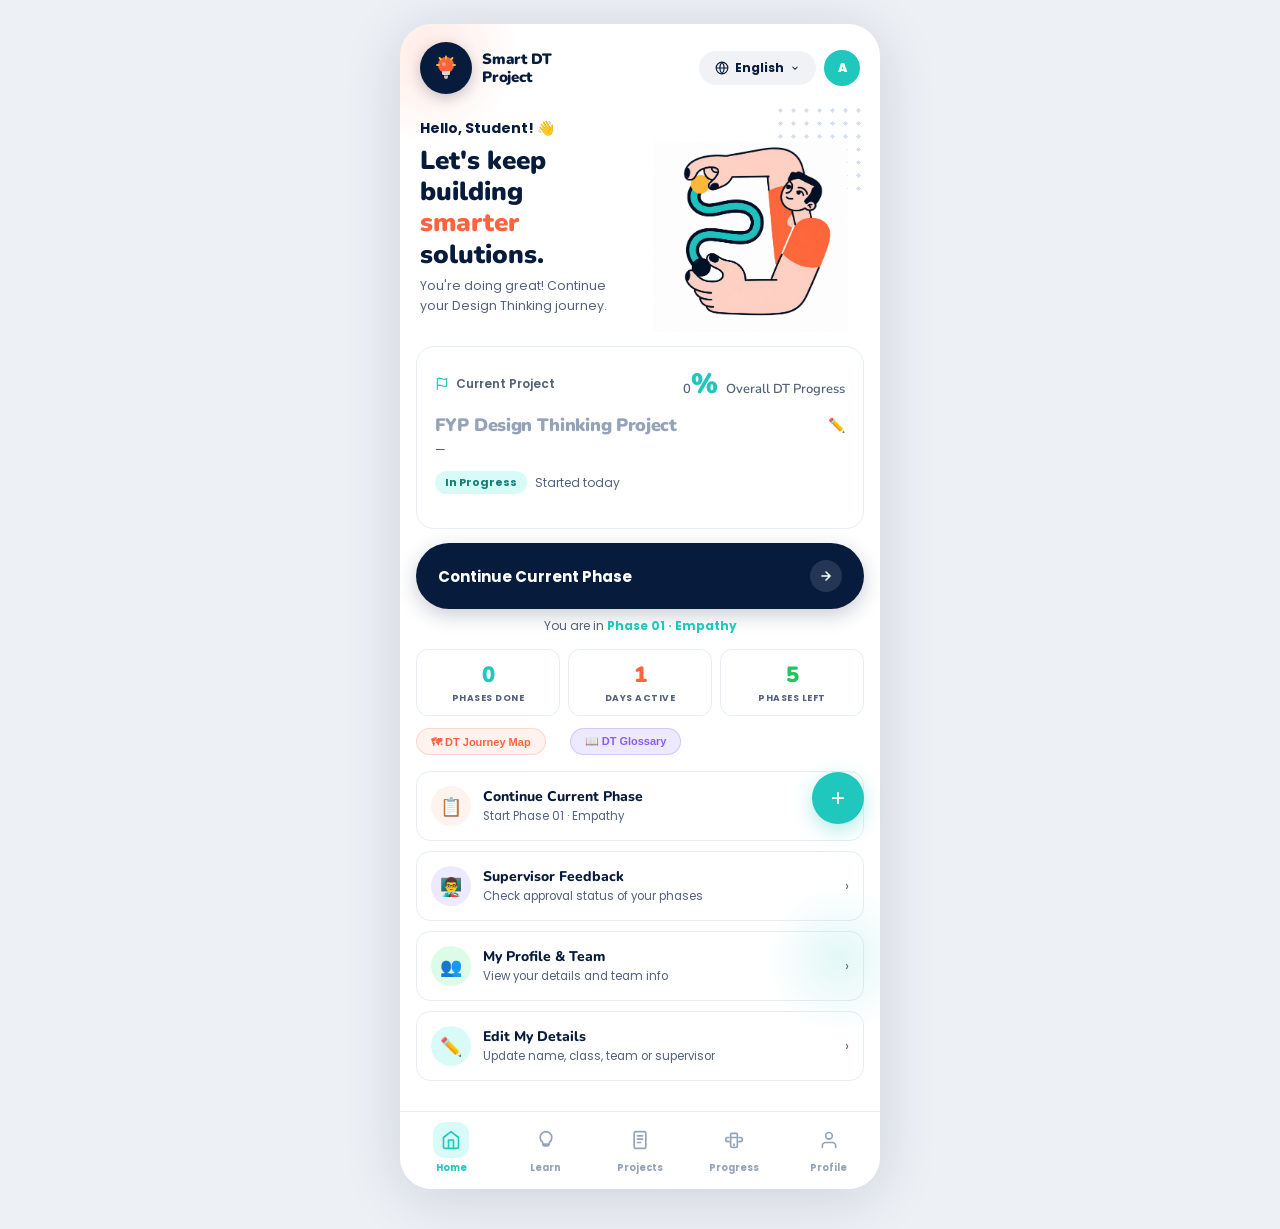
==== commit ef4f46c4: "Merge pull request #4 from juliemarlina-collab/codex/audit-smart-dt-project-for-gap-analysis Add ful" ====
--- a/dashboard.html
+++ b/dashboard.html
@@ -1,12 +1,668 @@
 <!DOCTYPE html>
 <html lang="en">
 <head>
-<meta charset="UTF-8"/>
-<meta name="viewport" content="width=device-width,initial-scale=1.0"/>
-<meta http-equiv="refresh" content="0;url=progress.html"/>
+<meta charset="UTF-8"/><meta name="viewport" content="width=device-width,initial-scale=1.0"/>
 <title>Smart DT · Dashboard</title>
+<link href="https://fonts.googleapis.com/css2?family=Pacifico&family=Nunito:ital,wght@0,700;0,800;0,900;1,900&family=Poppins:wght@400;500;600;700;800;900&display=swap" rel="stylesheet"/>
+<style>
+
+:root{
+  --navy:#071B3D;--teal:#20C7BD;--tealDk:#147F79;--tealLt:#D9FBF8;
+  --orange:#FF633D;--orangeLt:#FFF3F0;
+  --yellow:#FDBA2D;--yellowLt:#FFFBEA;
+  --green:#22C55E;--greenLt:#DCFCE7;
+  --red:#EF4444;--redLt:#FEE2E2;
+  --purple:#8B5CF6;--purpleLt:#EDE9FE;
+  --bg:#FAFBFC;--white:#FFFFFF;--txt:#071B3D;--sub:#53617A;--border:#E8EDF5;
+}
+*{box-sizing:border-box;margin:0;padding:0;}
+html,body{font-family:'Poppins',sans-serif;background:var(--bg);color:var(--txt);min-height:100vh;}
+.content{max-width:560px;margin:0 auto;}
+
+/* ── Phone frame ── */
+.frame{
+  width:min(480px,100vw);margin:0 auto;
+  background:var(--white);position:relative;overflow:hidden;
+  min-height:100vh;display:flex;flex-direction:column;
+}
+@media(min-width:520px){
+  body{display:flex;align-items:flex-start;justify-content:center;padding:24px 0 40px;background:#EDF0F5;}
+  .frame{border-radius:32px;box-shadow:0 8px 60px rgba(7,27,61,.14);min-height:unset;}
+}
+
+/* ── Decorative blobs ── */
+.blob-pink{
+  position:absolute;width:180px;height:180px;border-radius:50%;
+  top:-60px;left:-60px;z-index:0;pointer-events:none;
+  background:radial-gradient(circle,rgba(255,180,155,.28) 0%,transparent 70%);
+}
+.blob-teal{
+  position:absolute;width:160px;height:140px;border-radius:50%;
+  bottom:160px;right:-40px;z-index:0;pointer-events:none;
+  background:radial-gradient(circle,rgba(32,199,189,.13) 0%,transparent 70%);
+}
+.dot-grid{
+  position:absolute;top:80px;right:16px;
+  width:90px;height:90px;z-index:0;pointer-events:none;
+  background-image:radial-gradient(#C8D6E8 2.2px,transparent 2.2px);
+  background-size:13px 13px;opacity:.75;
+}
+
+/* ── Logo SVG ── */
+.logo-svg{
+  width:52px;height:52px;border-radius:50%;
+  background:var(--navy);flex-shrink:0;overflow:hidden;
+  display:flex;align-items:center;justify-content:center;
+  box-shadow:0 4px 14px rgba(7,27,61,.22);
+}
+
+/* ── Topbar ── */
+.topbar{
+  position:relative;z-index:10;
+  display:flex;align-items:center;justify-content:space-between;
+  padding:18px 20px 12px;flex-shrink:0;
+}
+.brand{display:flex;align-items:center;gap:10px;}
+.brand-name{
+  font-family:'Nunito',sans-serif;
+  font-size:15px;font-weight:900;color:var(--navy);
+  line-height:1.2;letter-spacing:-.2px;
+}
+.topbar-right{display:flex;align-items:center;gap:8px;}
+.tb-pill{
+  background:#F0F2F5;border-radius:99px;
+  padding:8px 16px;font-size:12px;font-weight:700;color:var(--navy);
+  display:flex;align-items:center;gap:6px;white-space:nowrap;
+}
+.tb-pill .orange{color:var(--orange);}
+.tb-pill .teal{color:var(--teal);}
+.menu-btn{
+  width:42px;height:42px;border-radius:50%;background:#F0F2F5;
+  border:none;cursor:pointer;display:flex;align-items:center;justify-content:center;
+  flex-shrink:0;
+}
+
+/* ── Bottom nav (5 items) ── */
+.bottom-nav{
+  position:relative;z-index:10;
+  display:grid;grid-template-columns:repeat(5,1fr);
+  border-top:1.5px solid var(--border);
+  padding:6px 4px max(10px,env(safe-area-inset-bottom));
+  background:var(--white);flex-shrink:0;margin-top:auto;
+}
+.nav-item{
+  display:flex;flex-direction:column;align-items:center;gap:3px;
+  text-decoration:none;color:#94A3B8;font-size:9.5px;font-weight:700;
+  padding:4px 2px;font-family:'Poppins',sans-serif;
+}
+.nav-ico{
+  width:36px;height:36px;border-radius:12px;
+  display:flex;align-items:center;justify-content:center;
+}
+.nav-item.active{color:var(--teal);}
+.nav-item.active .nav-ico{background:var(--tealLt);}
+
+/* ── Orange accent underline ── */
+.accent-line{
+  width:48px;height:5px;border-radius:3px;
+  background:var(--orange);margin:10px 0 14px;
+}
+
+/* ── CTA row ── */
+.cta-row{
+  display:flex;align-items:center;gap:10px;
+  padding:0 20px 14px;
+}
+.btn-cta{
+  flex:1;background:var(--navy);color:#fff;border:none;
+  border-radius:99px;padding:17px 24px;
+  font-size:15px;font-weight:700;font-family:'Poppins',sans-serif;
+  display:flex;align-items:center;justify-content:space-between;
+  cursor:pointer;text-decoration:none;
+  box-shadow:0 6px 20px rgba(7,27,61,.22);
+  transition:transform .15s;
+}
+.btn-cta:hover{transform:translateY(-1px);}
+.btn-cta-arrow{
+  width:32px;height:32px;border-radius:50%;
+  background:rgba(255,255,255,.12);
+  display:flex;align-items:center;justify-content:center;font-size:16px;
+}
+.btn-round{
+  width:48px;height:48px;border-radius:50%;
+  background:var(--white);border:1.5px solid var(--border);
+  display:flex;align-items:center;justify-content:center;
+  cursor:pointer;font-size:18px;color:var(--navy);flex-shrink:0;
+  text-decoration:none;
+}
+
+/* ── Page stepper dots ── */
+.stepper-dots{
+  display:flex;justify-content:center;gap:6px;
+  padding:10px 0 8px;
+}
+.sdot{height:4px;border-radius:3px;background:#DDE4EF;transition:all .2s;}
+.sdot.active{background:var(--teal);width:28px;}
+.sdot:not(.active){width:20px;}
+
+/* ── Feature tiles (right column) ── */
+.feat-tile{
+  background:var(--white);border:1.5px solid var(--border);
+  border-radius:14px;padding:12px 13px;
+  display:flex;align-items:flex-start;gap:10px;
+}
+.feat-tile + .feat-tile{margin-top:8px;}
+.feat-tile-ico{
+  width:38px;height:38px;border-radius:12px;flex-shrink:0;
+  display:flex;align-items:center;justify-content:center;
+}
+.feat-tile-body{}
+.feat-tile-title{font-size:13px;font-weight:800;color:var(--navy);margin-bottom:2px;font-family:'Nunito',sans-serif;}
+.feat-tile-sub{font-size:11px;color:var(--sub);line-height:1.5;}
+
+/* ── Info card (left of content grid) ── */
+.info-card{
+  background:var(--white);border:1.5px solid var(--border);
+  border-radius:16px;padding:14px;overflow:hidden;
+  position:relative;
+}
+.info-card-illus{
+  width:100%;height:110px;border-radius:10px;
+  overflow:hidden;margin-bottom:10px;
+  display:flex;align-items:center;justify-content:center;
+}
+.info-card-illus img{width:100%;height:100%;object-fit:cover;}
+.info-card-title{font-size:13px;font-weight:800;color:var(--navy);font-family:'Nunito',sans-serif;margin-bottom:4px;}
+.info-card-sub{font-size:11px;color:var(--sub);line-height:1.55;}
+.info-card-dots{
+  display:flex;gap:5px;margin-top:10px;
+}
+.icdot{width:7px;height:7px;border-radius:50%;background:#DDE4EF;}
+.icdot.active{background:var(--orange);}
+
+.dash-hero{
+  position:relative;z-index:1;
+  padding:4px 20px 0;
+  display:grid;grid-template-columns:minmax(0,1fr) 240px;
+  align-items:start;gap:0;
+}
+.dash-greeting{font-size:14px;font-weight:700;color:var(--navy);margin-bottom:6px;}
+.dash-heading{
+  font-family:'Nunito',sans-serif;font-size:26px;font-weight:900;color:var(--navy);
+  line-height:1.2;margin-bottom:6px;
+}
+.dash-heading span{color:var(--orange);}
+.dash-sub{font-size:12.5px;color:var(--sub);line-height:1.6;margin-bottom:0;max-width:250px;}
+.dash-illus{
+  display:flex;align-items:flex-end;justify-content:flex-end;
+  height:250px;margin-top:-28px;overflow:visible;
+}
+.dash-illus img{width:255px;height:255px;object-fit:contain;object-position:right bottom;transform:translateX(18px);}
+
+.project-card{
+  margin:14px 16px 0;
+  background:var(--white);border:1.5px solid var(--border);
+  border-radius:18px;padding:18px;
+}
+.pc-top{display:flex;align-items:center;justify-content:space-between;margin-bottom:10px;}
+.pc-label{display:flex;align-items:center;gap:7px;font-size:12px;color:var(--sub);font-weight:600;}
+.pc-pct{font-size:28px;font-weight:900;color:var(--teal);font-family:'Nunito',sans-serif;}
+.pc-pct span{font-size:13px;color:var(--sub);font-weight:600;}
+.pc-title{font-size:18px;font-weight:900;color:var(--navy);font-family:'Nunito',sans-serif;margin-bottom:4px;}
+.pc-meta{font-size:12px;color:var(--sub);margin-bottom:12px;}
+.pc-status{
+  display:inline-flex;align-items:center;gap:5px;
+  background:var(--tealLt);border-radius:99px;
+  padding:3px 10px;font-size:11px;font-weight:700;color:var(--tealDk);
+}
+
+/* Phase stepper */
+.phase-stepper{display:flex;align-items:center;justify-content:space-between;margin:14px 0 4px;}
+.ps-item{display:flex;flex-direction:column;align-items:center;gap:5px;}
+.ps-circle{
+  width:34px;height:34px;border-radius:50%;border:2.5px solid var(--border);
+  display:flex;align-items:center;justify-content:center;
+  font-size:11px;font-weight:800;color:#94A3B8;background:var(--white);
+  transition:all .2s;
+}
+.ps-circle.done{background:var(--teal);border-color:var(--teal);color:#fff;}
+.ps-circle.current{border-color:var(--teal);color:var(--teal);}
+.ps-label{font-size:9px;font-weight:700;color:var(--sub);white-space:nowrap;}
+.ps-line{flex:1;height:2.5px;background:var(--border);margin-top:-17px;}
+.ps-line.done{background:var(--teal);}
+
+.btn-continue-phase{
+  margin:14px 16px 0;
+  display:flex;align-items:center;justify-content:space-between;
+  background:var(--navy);color:#fff;border:none;border-radius:99px;
+  padding:17px 22px;font-size:15px;font-weight:700;
+  font-family:'Poppins',sans-serif;cursor:pointer;text-decoration:none;
+  box-shadow:0 6px 20px rgba(7,27,61,.22);transition:transform .15s;
+}
+.btn-continue-phase:hover{transform:translateY(-1px);}
+.phase-hint{text-align:center;font-size:12px;color:var(--sub);margin:8px 0 14px;}
+.phase-hint span{color:var(--teal);font-weight:700;}
+
+/* Accordion items */
+
+/* Gate status card */
+.gate-card{margin:0 16px 10px;border-radius:14px;padding:14px 16px;border:1.5px solid transparent;display:flex;align-items:flex-start;gap:12px;}
+.gate-card.pending{background:var(--yellowLt);border-color:rgba(253,186,45,.35);}
+.gate-card.approved{background:var(--greenLt);border-color:rgba(34,197,94,.3);}
+.gate-card.waiting{background:var(--orangeLt);border-color:rgba(255,99,61,.25);}
+.gate-ico{width:36px;height:36px;border-radius:10px;display:flex;align-items:center;justify-content:center;font-size:18px;flex-shrink:0;}
+.gate-pending .gate-ico{background:var(--yellow);}
+.gate-body-title{font-size:13px;font-weight:800;color:var(--navy);font-family:'Nunito',sans-serif;margin-bottom:2px;}
+.gate-body-sub{font-size:11px;color:var(--sub);line-height:1.55;}
+/* Streak */
+.streak-row{display:flex;gap:8px;padding:0 16px;margin-bottom:12px;}
+.streak-card{flex:1;background:var(--white);border:1.5px solid var(--border);border-radius:12px;padding:10px;text-align:center;}
+.streak-num{font-family:'Nunito',sans-serif;font-size:22px;font-weight:900;}
+.streak-num.t{color:var(--teal);}
+.streak-num.o{color:var(--orange);}
+.streak-num.g{color:var(--green);}
+.streak-lbl{font-size:9px;font-weight:700;text-transform:uppercase;letter-spacing:.5px;color:var(--sub);margin-top:2px;}
+/* Project name editable */
+.proj-name-edit{display:flex;align-items:center;gap:8px;margin-bottom:4px;}
+.proj-name-edit input{font-family:'Nunito',sans-serif;font-size:18px;font-weight:900;color:var(--navy);border:none;outline:none;background:transparent;width:100%;letter-spacing:-.3px;}
+.proj-name-edit input::placeholder{color:#94A3B8;}
+.edit-icon{color:var(--sub);cursor:pointer;font-size:14px;flex-shrink:0;}
+/* Glossary modal */
+.glossary-overlay{display:none;position:fixed;inset:0;background:rgba(7,27,61,.55);z-index:200;align-items:flex-end;}
+.glossary-overlay.open{display:flex;}
+.glossary-sheet{background:var(--white);border-radius:24px 24px 0 0;padding:24px 20px 32px;width:100%;max-height:70vh;overflow-y:auto;}
+.glossary-header{display:flex;align-items:center;justify-content:space-between;margin-bottom:16px;}
+.glossary-title{font-family:'Nunito',sans-serif;font-size:18px;font-weight:900;color:var(--navy);}
+.glossary-close{background:var(--bg);border:none;border-radius:50%;width:32px;height:32px;font-size:18px;cursor:pointer;display:flex;align-items:center;justify-content:center;}
+.glossary-item{padding:10px 0;border-bottom:1px solid var(--border);}
+.glossary-item:last-child{border-bottom:none;}
+.gl-term{font-size:13px;font-weight:800;color:var(--navy);}
+.gl-def{font-size:12px;color:var(--sub);line-height:1.6;margin-top:2px;}
+.btn-glossary{display:inline-flex;align-items:center;gap:6px;background:var(--purpleLt);border:1.5px solid rgba(139,92,246,.25);border-radius:99px;padding:6px 14px;font-size:11px;font-weight:700;color:var(--purple);cursor:pointer;margin:0 16px 12px;}
+/* Journey map button */
+.btn-journey{display:inline-flex;align-items:center;gap:6px;background:var(--orangeLt);border:1.5px solid rgba(255,99,61,.2);border-radius:99px;padding:6px 14px;font-size:11px;font-weight:700;color:var(--orange);cursor:pointer;margin:0 8px 12px 0;}
+.quick-btns{padding:0 16px;margin-bottom:4px;display:flex;flex-wrap:wrap;}
+
+.acc-list{padding:0 16px;}
+.acc-item{
+  background:var(--white);border:1.5px solid var(--border);
+  border-radius:14px;padding:14px;margin-bottom:10px;
+  display:flex;align-items:center;gap:12px;cursor:pointer;
+}
+.acc-ico{
+  width:40px;height:40px;border-radius:50%;flex-shrink:0;
+  display:flex;align-items:center;justify-content:center;font-size:18px;
+}
+.acc-body{flex:1;}
+.acc-title{font-size:14px;font-weight:800;color:var(--navy);font-family:'Nunito',sans-serif;margin-bottom:2px;}
+.acc-sub{font-size:11.5px;color:var(--sub);}
+.acc-chev{color:var(--sub);font-size:14px;}
+
+/* FAB */
+.fab{
+  position:fixed;right:calc(50% - 240px + 16px);bottom:76px;
+  width:52px;height:52px;border-radius:50%;
+  background:var(--teal);color:#fff;border:none;
+  display:flex;align-items:center;justify-content:center;
+  font-size:24px;cursor:pointer;z-index:50;
+  box-shadow:0 6px 20px rgba(32,199,189,.35);
+}
+@media(max-width:520px){.fab{right:16px;}}
+</style>
 </head>
 <body>
-<script>location.replace('progress.html');</script>
+<div class="frame">
+  <div class="blob-pink"></div>
+  <div class="blob-teal"></div>
+  <div class="dot-grid"></div>
+
+  <header class="topbar">
+    <div class="brand">
+      <div class="logo-svg"><svg width="28" height="32" viewBox="0 0 28 32" fill="none">
+  <ellipse cx="14" cy="13" rx="8" ry="8" fill="#FF633D"/>
+  <path d="M10 19h8v2.5c0 .8-.7 1.5-1.5 1.5h-5c-.8 0-1.5-.7-1.5-1.5V19z" fill="#E0D8CC"/>
+  <path d="M12 23.5h4V25a2 2 0 01-2 2 2 2 0 01-2-2v-1.5z" fill="#C8C0B4"/>
+  <path d="M14 6.5V4.5M9 7.5L7.5 6M19 7.5L20.5 6M7 13H5M23 13H21" stroke="#FDBA2D" stroke-width="1.8" stroke-linecap="round"/>
+  <circle cx="12" cy="12" r="2" fill="rgba(255,255,255,.35)"/>
+</svg></div>
+      <div class="brand-name">Smart DT<br>Project</div>
+    </div>
+    <div class="topbar-right">
+      <div class="tb-pill">
+        <svg width="14" height="14" viewBox="0 0 24 24" fill="none" stroke="currentColor" stroke-width="2"><circle cx="12" cy="12" r="10"/><path d="M2 12h20M12 2a15.3 15.3 0 010 20M12 2a15.3 15.3 0 000 20"/></svg>
+        English
+        <svg width="10" height="10" viewBox="0 0 24 24" fill="none" stroke="currentColor" stroke-width="2.5"><polyline points="6 9 12 15 18 9"/></svg>
+      </div>
+      <button class="tb-avatar" id="user-avatar" onclick="location.href='profile.html'" style="width:36px;height:36px;border-radius:50%;background:var(--teal);border:none;color:#fff;font-size:12px;font-weight:900;cursor:pointer;font-family:Poppins,sans-serif;display:flex;align-items:center;justify-content:center;" data-fill="initials">A</button>
+    </div>
+  </header>
+
+  <!-- Hero -->
+  <section class="dash-hero">
+    <div style="padding-top:8px;">
+      <div class="dash-greeting">Hello, <span id="greeting-name">Student</span>! 👋</div>
+      <div class="dash-heading">Let's keep building<br><span>smarter</span> solutions.</div>
+      <p class="dash-sub">You're doing great! Continue your Design Thinking journey.</p>
+    </div>
+    <div class="dash-illus">
+      <img src="assets/assets/dashboard-hero.svg" alt="Dashboard illustration"
+           onerror="this.style.display='none'"/>
+    </div>
+  </section>
+
+  <!-- Project card (dynamically filled by JS) -->
+  <div class="project-card">
+    <div class="pc-top">
+      <div class="pc-label">
+        <svg width="14" height="14" viewBox="0 0 24 24" fill="none" stroke="var(--teal)" stroke-width="2"><path d="M4 15s1-1 4-1 5 2 8 2 4-1 4-1V3s-1 1-4 1-5-2-8-2-4 1-4 1zM4 22v-7"/></svg>
+        Current Project
+      </div>
+      <div class="pc-pct"><span id="dash-pct">0</span>% <span>Overall DT Progress</span></div>
+    </div>
+    <div class="proj-name-edit">
+      <input id="dash-proj-title" placeholder="FYP Design Thinking Project" oninput="saveProjectName(this.value)"/>
+      <span class="edit-icon" title="Edit project title">✏️</span>
+    </div>
+    <div class="pc-meta" id="dash-meta">—</div>
+    <div style="display:flex;align-items:center;gap:8px;margin-bottom:16px;">
+      <div class="pc-status">In Progress</div>
+      <span style="font-size:12px;color:var(--sub);" id="dash-since">Started today</span>
+    </div>
+    <!-- Phase stepper built by JS -->
+    <div style="display:flex;align-items:center;gap:0;" id="dash-stepper"></div>
+  </div>
+
+  <!-- CTA -->
+  <a class="btn-continue-phase" href="#" id="dash-continue">
+    Continue Current Phase
+    <span style="width:32px;height:32px;border-radius:50%;background:rgba(255,255,255,.12);display:flex;align-items:center;justify-content:center;"><svg width="14" height="14" viewBox="0 0 24 24" fill="none" stroke="white" stroke-width="2.5" stroke-linecap="round"><path d="M5 12h14M12 5l7 7-7 7"/></svg></span>
+  </a>
+  <div class="phase-hint">You are in <span id="dash-phase-hint">Phase 01 · Empathy</span></div>
+
+  <!-- Gate status card — Fix #5 -->
+  <div id="gate-card-wrap"></div>
+
+  <!-- Streak stats — Suggestion #1 -->
+  <div class="streak-row">
+    <div class="streak-card"><div class="streak-num t" id="stat-done">0</div><div class="streak-lbl">Phases Done</div></div>
+    <div class="streak-card"><div class="streak-num o" id="stat-days">1</div><div class="streak-lbl">Days Active</div></div>
+    <div class="streak-card"><div class="streak-num g" id="stat-left">5</div><div class="streak-lbl">Phases Left</div></div>
+  </div>
+
+  <!-- Quick action buttons — Glossary + Journey Map -->
+  <div class="quick-btns">
+    <button class="btn-journey" onclick="showJourneyMap()">🗺 DT Journey Map</button>
+    <button class="btn-glossary" onclick="document.getElementById('glossary-overlay').classList.add('open')">📖 DT Glossary</button>
+  </div>
+
+  <!-- Accordion items — Fix #6 fixed links -->
+  <div class="acc-list">
+    <div class="acc-item" id="acc-current-phase">
+      <div class="acc-ico" style="background:var(--orangeLt);">📋</div>
+      <div class="acc-body"><div class="acc-title">Continue Current Phase</div><div class="acc-sub" id="acc-phase-sub">Start Phase 01 · Empathy</div></div>
+      <div class="acc-chev">›</div>
+    </div>
+    <div class="acc-item" onclick="showFeedbackModal()">
+      <div class="acc-ico" style="background:var(--purpleLt);">👨‍🏫</div>
+      <div class="acc-body"><div class="acc-title">Supervisor Feedback</div><div class="acc-sub" id="acc-feedback-sub">Check approval status of your phases</div></div>
+      <div class="acc-chev">›</div>
+    </div>
+    <div class="acc-item" onclick="location.href='profile.html'">
+      <div class="acc-ico" style="background:var(--greenLt);">👥</div>
+      <div class="acc-body"><div class="acc-title">My Profile & Team</div><div class="acc-sub" id="acc-team-sub">View your details and team info</div></div>
+      <div class="acc-chev">›</div>
+    </div>
+    <div class="acc-item" onclick="location.href='login.html'">
+      <div class="acc-ico" style="background:var(--tealLt);">✏️</div>
+      <div class="acc-body"><div class="acc-title">Edit My Details</div><div class="acc-sub">Update name, class, team or supervisor</div></div>
+      <div class="acc-chev">›</div>
+    </div>
+  </div>
+  <div style="height:20px;"></div>
+
+  <button class="fab" onclick="location.href='phase04-prototype.html'">+</button>
+
+  <nav class="bottom-nav">
+  <a class="nav-item active" href="dashboard.html">
+    <div class="nav-ico"><svg width="20" height="20" viewBox="0 0 24 24" fill="none" stroke="currentColor" stroke-width="2" stroke-linecap="round" stroke-linejoin="round"><path d="M3 9l9-7 9 7v11a2 2 0 01-2 2H5a2 2 0 01-2-2z"/><polyline points="9 22 9 12 15 12 15 22"/></svg></div>
+    Home
+  </a>
+  <a class="nav-item " href="phase01-empathy.html">
+    <div class="nav-ico"><svg width="20" height="20" viewBox="0 0 24 24" fill="none" stroke="currentColor" stroke-width="2" stroke-linecap="round" stroke-linejoin="round"><path d="M12 2C8.13 2 5 5.13 5 9c0 2.38 1.19 4.47 3 5.74V17c0 .55.45 1 1 1h6c.55 0 1-.45 1-1v-2.26C17.81 13.47 19 11.38 19 9c0-3.87-3.13-7-7-7z"/><path d="M9 17h6v1a1 1 0 01-1 1h-4a1 1 0 01-1-1v-1z"/></svg></div>
+    Learn
+  </a>
+  <a class="nav-item " href="progress.html">
+    <div class="nav-ico"><svg width="20" height="20" viewBox="0 0 24 24" fill="none" stroke="currentColor" stroke-width="2" stroke-linecap="round" stroke-linejoin="round"><rect x="5" y="2" width="14" height="20" rx="2"/><path d="M9 7h6M9 11h6M9 15h4"/></svg></div>
+    Projects
+  </a>
+  <a class="nav-item " href="progress.html">
+    <div class="nav-ico"><svg width="20" height="20" viewBox="0 0 24 24" fill="none" stroke="currentColor" stroke-width="2" stroke-linecap="round" stroke-linejoin="round"><path d="M6 9H4.5a2.5 2.5 0 000 5H6M18 9h1.5a2.5 2.5 0 010 5H18"/><path d="M8 9V5a1 1 0 011-1h6a1 1 0 011 1v4M8 9v10a2 2 0 002 2h4a2 2 0 002-2V9M8 9h8"/><path d="M12 17v2"/></svg></div>
+    Progress
+  </a>
+  <a class="nav-item " href="profile.html">
+    <div class="nav-ico"><svg width="20" height="20" viewBox="0 0 24 24" fill="none" stroke="currentColor" stroke-width="2" stroke-linecap="round" stroke-linejoin="round"><path d="M20 21v-2a4 4 0 00-4-4H8a4 4 0 00-4 4v2"/><circle cx="12" cy="7" r="4"/></svg></div>
+    Profile
+  </a>
+</nav>
+
+<!-- Glossary modal -->
+<div class="glossary-overlay" id="glossary-overlay" onclick="if(event.target===this)this.classList.remove('open')">
+  <div class="glossary-sheet">
+    <div class="glossary-header">
+      <div class="glossary-title">📖 DT Glossary</div>
+      <button class="glossary-close" onclick="document.getElementById('glossary-overlay').classList.remove('open')">✕</button>
+    </div>
+    <div id="glossary-list"></div>
+  </div>
+</div>
+
+<!-- Feedback modal -->
+<div class="glossary-overlay" id="feedback-overlay" onclick="if(event.target===this)this.classList.remove('open')">
+  <div class="glossary-sheet" id="feedback-modal-body"></div>
+</div>
+
+<!-- Journey map modal -->
+<div class="glossary-overlay" id="journey-overlay" onclick="if(event.target===this)this.classList.remove('open')">
+  <div class="glossary-sheet">
+    <div class="glossary-header">
+      <div class="glossary-title">🗺 DT Journey Map</div>
+      <button class="glossary-close" onclick="document.getElementById('journey-overlay').classList.remove('open')">✕</button>
+    </div>
+    <div style="display:flex;flex-direction:column;gap:10px;padding-bottom:8px;">
+      <div style="background:var(--tealLt);border-radius:14px;padding:14px;border-left:4px solid var(--teal);">
+        <div style="font-family:Nunito,sans-serif;font-size:14px;font-weight:900;color:var(--navy);">🧠 Phase 01 — Empathy</div>
+        <div style="font-size:12px;color:var(--sub);margin-top:4px;line-height:1.6;">Interview real users. Build an empathy map. Discover what they truly need.</div>
+        <div style="font-size:11px;font-weight:700;color:var(--tealDk);margin-top:6px;">Output → Empathy Map + Key Insights</div>
+      </div>
+      <div style="text-align:center;font-size:18px;color:var(--sub);">↓</div>
+      <div style="background:var(--orangeLt);border-radius:14px;padding:14px;border-left:4px solid var(--orange);">
+        <div style="font-family:Nunito,sans-serif;font-size:14px;font-weight:900;color:var(--navy);">🎯 Phase 02 — Define</div>
+        <div style="font-size:12px;color:var(--sub);margin-top:4px;line-height:1.6;">Write a POV statement using your empathy insights. Frame HMW questions.</div>
+        <div style="font-size:11px;font-weight:700;color:#c4501c;margin-top:6px;">Output → Problem Statement + HMW Questions</div>
+      </div>
+      <div style="text-align:center;font-size:16px;font-weight:700;color:var(--yellow);background:var(--yellowLt);border-radius:8px;padding:6px;">⭐ Gate 1 — Supervisor Review</div>
+      <div style="background:var(--greenLt);border-radius:14px;padding:14px;border-left:4px solid var(--green);">
+        <div style="font-family:Nunito,sans-serif;font-size:14px;font-weight:900;color:var(--navy);">💡 Phase 03 — Ideation</div>
+        <div style="font-size:12px;color:var(--sub);margin-top:4px;line-height:1.6;">Brainstorm 10+ ideas. Use SCAMPER. Select the best idea with rationale.</div>
+        <div style="font-size:11px;font-weight:700;color:#15803D;margin-top:6px;">Output → 10 Ideas + Selected Solution</div>
+      </div>
+      <div style="text-align:center;font-size:16px;font-weight:700;color:var(--yellow);background:var(--yellowLt);border-radius:8px;padding:6px;">⭐ Gate 2 — Supervisor Review</div>
+      <div style="background:var(--tealLt);border-radius:14px;padding:14px;border-left:4px solid var(--teal);">
+        <div style="font-family:Nunito,sans-serif;font-size:14px;font-weight:900;color:var(--navy);">🔧 Phase 04 — Prototype</div>
+        <div style="font-size:12px;color:var(--sub);margin-top:4px;line-height:1.6;">Build a low-fidelity prototype. Document steps and attach evidence photos.</div>
+        <div style="font-size:11px;font-weight:700;color:var(--tealDk);margin-top:6px;">Output → Prototype + Evidence</div>
+      </div>
+      <div style="text-align:center;font-size:18px;color:var(--sub);">↓</div>
+      <div style="background:var(--purpleLt);border-radius:14px;padding:14px;border-left:4px solid var(--purple);">
+        <div style="font-family:Nunito,sans-serif;font-size:14px;font-weight:900;color:var(--navy);">🧪 Phase 05 — Test</div>
+        <div style="font-size:12px;color:var(--sub);margin-top:4px;line-height:1.6;">Test with 3+ real users. Record findings. List improvements to make.</div>
+        <div style="font-size:11px;font-weight:700;color:#6D28D9;margin-top:6px;">Output → Test Report + Improvement Plan</div>
+      </div>
+      <div style="text-align:center;font-size:16px;font-weight:700;color:var(--yellow);background:var(--yellowLt);border-radius:8px;padding:6px;">⭐ Gate 3 — Final Supervisor Review</div>
+    </div>
+    <button onclick="document.getElementById('journey-overlay').classList.remove('open')" style="margin-top:16px;width:100%;background:var(--navy);color:#fff;border:none;border-radius:99px;padding:13px;font-size:14px;font-weight:700;cursor:pointer;font-family:Poppins,sans-serif;">Close</button>
+  </div>
+</div>
+
+</div>
+<script>
+var APPS_SCRIPT_URL='https://script.google.com/macros/s/AKfycbw-2F_NpP46FMo5p0WCm2zzbwhwTaEnWr_oi7-aB9ravEMclIJYCq-3_0MegIvHllO9/exec';
+var PHASES=[
+  {id:'phase01',name:'Empathy',  file:'phase01-empathy.html',  label:'Empathize'},
+  {id:'phase02',name:'Define',   file:'phase02-define.html',   label:'Define'},
+  {id:'phase03',name:'Ideation', file:'phase03-ideation.html', label:'Ideate'},
+  {id:'phase04',name:'Prototype',file:'phase04-prototype.html',label:'Prototype'},
+  {id:'phase05',name:'Test',     file:'phase05-test.html',     label:'Test'}
+];
+var GATES=[
+  {after:2,label:'Gate 1 — Supervisor review after Phase 02 Define',next:'phase03'},
+  {after:3,label:'Gate 2 — Supervisor review after Phase 03 Ideation',next:'phase04'},
+  {after:5,label:'Gate 3 — Supervisor final review after Phase 05 Test',next:null}
+];
+var DT_GLOSSARY=[
+  {term:'Empathy Map',def:'A visual tool that captures what a user Says, Thinks, Does, and Feels to understand their experience.'},
+  {term:'POV Statement',def:'Point of View — a user-centred problem statement: [User] needs [need] because [insight].'},
+  {term:'HMW Question',def:'How Might We — a question that reframes a problem as a design opportunity.'},
+  {term:'Ideation',def:'A phase of generating many creative ideas without judgment before selecting the best one.'},
+  {term:'Low-fidelity Prototype',def:'A rough, quick model (paper, cardboard, sketch) used to test ideas cheaply before building.'},
+  {term:'User Testing',def:'Observing real users interact with your prototype to gather honest feedback.'},
+  {term:'SCAMPER',def:'A creative technique: Substitute, Combine, Adapt, Modify, Put to other uses, Eliminate, Reverse.'},
+  {term:'Design Thinking',def:'A 5-phase human-centred problem-solving framework: Empathise, Define, Ideate, Prototype, Test.'},
+  {term:'FYP',def:'Final Year Project — a major research and design project completed in the final year of a diploma.'},
+  {term:'Root Cause Analysis',def:'A method (like 5 Whys) to find the underlying reason for a problem, not just the symptoms.'},
+];
+
+function ls(k){try{return localStorage.getItem(k);}catch(e){return null;}}
+function lsSet(k,v){try{localStorage.setItem(k,v);}catch(e){}}
+function submitted(id){return ls('df_submitted_'+id)==='1';}
+function visited(id){return ls('df_visited_'+id)==='1';}
+function currentIdx(){for(var i=0;i<PHASES.length;i++){if(!submitted(PHASES[i].id))return i;}return 4;}
+function daysActive(){var r=ls('df_registered_at');if(!r)return 1;return Math.max(1,Math.ceil((Date.now()-new Date(r).getTime())/86400000));}
+
+function saveProjectName(val){lsSet('df_project_name',val);}
+
+function renderGateStatus(ci,done){
+  var wrap=document.getElementById('gate-card-wrap');
+  if(!wrap)return;
+  var html='';
+  // Find if we are waiting at a gate
+  if(done===2&&!submitted('phase03')){
+    html='<div class="gate-card pending"><div class="gate-ico">⏳</div><div><div class="gate-body-title">Gate 1 — Awaiting Supervisor Approval</div><div class="gate-body-sub">Your supervisor needs to review Phases 01 & 02 before you can start Ideation. Please wait for their feedback.</div></div></div>';
+  } else if(done===3&&!submitted('phase04')){
+    html='<div class="gate-card pending"><div class="gate-ico">⏳</div><div><div class="gate-body-title">Gate 2 — Awaiting Supervisor Approval</div><div class="gate-body-sub">Your supervisor needs to approve Phase 03 Ideation before you can start Prototyping.</div></div></div>';
+  } else if(done===5){
+    html='<div class="gate-card approved"><div class="gate-ico">🎉</div><div><div class="gate-body-title">All 5 Phases Complete!</div><div class="gate-body-sub">Congratulations! Your portfolio is ready for final supervisor review (Gate 3).</div></div></div>';
+  } else if(done>0){
+    var left=5-done;
+    html='<div class="gate-card waiting"><div class="gate-ico">🚀</div><div><div class="gate-body-title">Keep Going — '+left+' Phase'+(left>1?'s':'')+' Left</div><div class="gate-body-sub">Complete Phase 0'+(ci+1)+' · '+PHASES[ci].name+' to progress. Your supervisor will review at Gates 1, 2, and 3.</div></div></div>';
+  }
+  wrap.innerHTML=html;
+}
+
+function showFeedbackModal(){
+  var html='<div style="padding:20px;"><h3 style="font-family:Nunito,sans-serif;font-size:17px;font-weight:900;color:var(--navy);margin-bottom:16px;">Supervisor Feedback</h3>';
+  PHASES.forEach(function(p,i){
+    var s=ls('df_submitted_'+p.id)==='1';
+    var status=s?'⏳ Pending Review':'🔒 Not yet submitted';
+    var bg=s?'var(--yellowLt)':'var(--bg)';
+    html+='<div style="padding:10px 12px;border-radius:10px;background:'+bg+';margin-bottom:8px;border:1.5px solid var(--border);">';
+    html+='<div style="font-size:12px;font-weight:800;color:var(--navy);">Phase 0'+(i+1)+' · '+p.name+'</div>';
+    html+='<div style="font-size:11px;color:var(--sub);margin-top:2px;">'+status+'</div></div>';
+  });
+  html+='<p style="font-size:11px;color:var(--sub);margin-top:12px;line-height:1.6;">Supervisor approvals are managed in Google Sheets. Contact your supervisor if you are waiting more than 3 days.</p>';
+  html+='<button onclick="this.closest('.glossary-overlay').classList.remove('open')" style="margin-top:12px;width:100%;background:var(--navy);color:#fff;border:none;border-radius:99px;padding:13px;font-size:14px;font-weight:700;cursor:pointer;font-family:Poppins,sans-serif;">Close</button></div>';
+  document.getElementById('feedback-modal-body').innerHTML=html;
+  document.getElementById('feedback-overlay').classList.add('open');
+}
+
+function showJourneyMap(){
+  document.getElementById('journey-overlay').classList.add('open');
+}
+
+function renderGlossary(){
+  var html='';
+  DT_GLOSSARY.forEach(function(g){
+    html+='<div class="glossary-item"><div class="gl-term">'+g.term+'</div><div class="gl-def">'+g.def+'</div></div>';
+  });
+  document.getElementById('glossary-list').innerHTML=html;
+}
+
+(function(){
+  if(ls('df_registered')!=='true'){location.href='login.html';return;}
+
+  var name=ls('df_student_name')||'Student';
+  var reg=ls('df_reg_no')||'';
+  var cls=ls('df_class')||'';
+  var team=ls('df_team')||'';
+  var sup=ls('df_supervisor')||'';
+  var proj=ls('df_project_name')||'';
+  var regAt=ls('df_registered_at');
+  var first=name.trim().split(/\s+/)[0];
+  var initials=(function(){var p=name.trim().split(/\s+/);return p.length>=2?(p[0][0]+p[p.length-1][0]).toUpperCase():name.slice(0,2).toUpperCase();})();
+
+  // Greeting + avatar
+  var gn=document.getElementById('greeting-name');if(gn)gn.textContent=first;
+  var av=document.getElementById('user-avatar');if(av)av.textContent=initials;
+
+  // Project name — Fix #4
+  var pt=document.getElementById('dash-proj-title');
+  if(pt)pt.value=proj||'';
+  if(pt)pt.placeholder='FYP Design Thinking Project';
+
+  // Progress
+  var done=0;PHASES.forEach(function(p){if(submitted(p.id))done++;});
+  var pct=Math.round(done/5*100);
+  document.getElementById('dash-pct').textContent=pct;
+
+  // Meta
+  var metaParts=[reg,cls].filter(Boolean);
+  if(team)metaParts.push('Team: '+team);
+  if(sup)metaParts.push(sup);
+  document.getElementById('dash-meta').textContent=metaParts.join(' · ')||'POLIPD';
+
+  // Since
+  if(regAt){var d=new Date(regAt);document.getElementById('dash-since').textContent='· Started '+d.toLocaleDateString('en-MY',{day:'numeric',month:'short',year:'numeric'});}
+
+  // Stepper
+  var ci=currentIdx();
+  var stHtml='';
+  var chk='<svg width="14" height="14" viewBox="0 0 24 24" fill="none" stroke="white" stroke-width="3"><polyline points="20 6 9 17 4 12"/></svg>';
+  PHASES.forEach(function(p,i){
+    var isDone=submitted(p.id);var isCur=!isDone&&i===ci;
+    var c2=isDone?'done':isCur?'current':'';
+    stHtml+='<div style="display:flex;flex-direction:column;align-items:center;gap:4px;">';
+    stHtml+='<div class="ps-circle '+c2+'" style="cursor:'+(isDone||isCur?'pointer':'default')+'" onclick="'+(isDone||isCur?'location.href=''+p.file+''':'')+'">'+(isDone?chk:(i+1))+'</div>';
+    stHtml+='<span class="ps-label">'+p.label+'</span></div>';
+    if(i<4)stHtml+='<div class="ps-line'+(isDone?' done':'')+'"></div>';
+  });
+  document.getElementById('dash-stepper').innerHTML=stHtml;
+
+  // CTA
+  var cur=PHASES[ci];
+  document.getElementById('dash-continue').href=cur.file;
+  document.getElementById('dash-phase-hint').textContent='Phase 0'+(ci+1)+' · '+cur.name;
+
+  // Streak stats
+  document.getElementById('stat-done').textContent=done;
+  document.getElementById('stat-days').textContent=daysActive();
+  document.getElementById('stat-left').textContent=5-done;
+
+  // Gate status — Fix #5
+  renderGateStatus(ci,done);
+
+  // Accordion links
+  var acc=document.getElementById('acc-current-phase');
+  if(acc)acc.onclick=function(){location.href=cur.file;};
+  var asub=document.getElementById('acc-phase-sub');
+  if(asub)asub.textContent=(done===5?'All phases complete — awaiting Gate 3 final review':'Continue Phase 0'+(ci+1)+' · '+cur.name);
+
+  // Team sub
+  var tsub=document.getElementById('acc-team-sub');
+  if(tsub)tsub.textContent=[name,reg,cls,team?'Team: '+team:''].filter(Boolean).join(' · ')||'View your details';
+
+  // Glossary
+  renderGlossary();
+})();
+</script>
 </body>
-</html>
+</html>
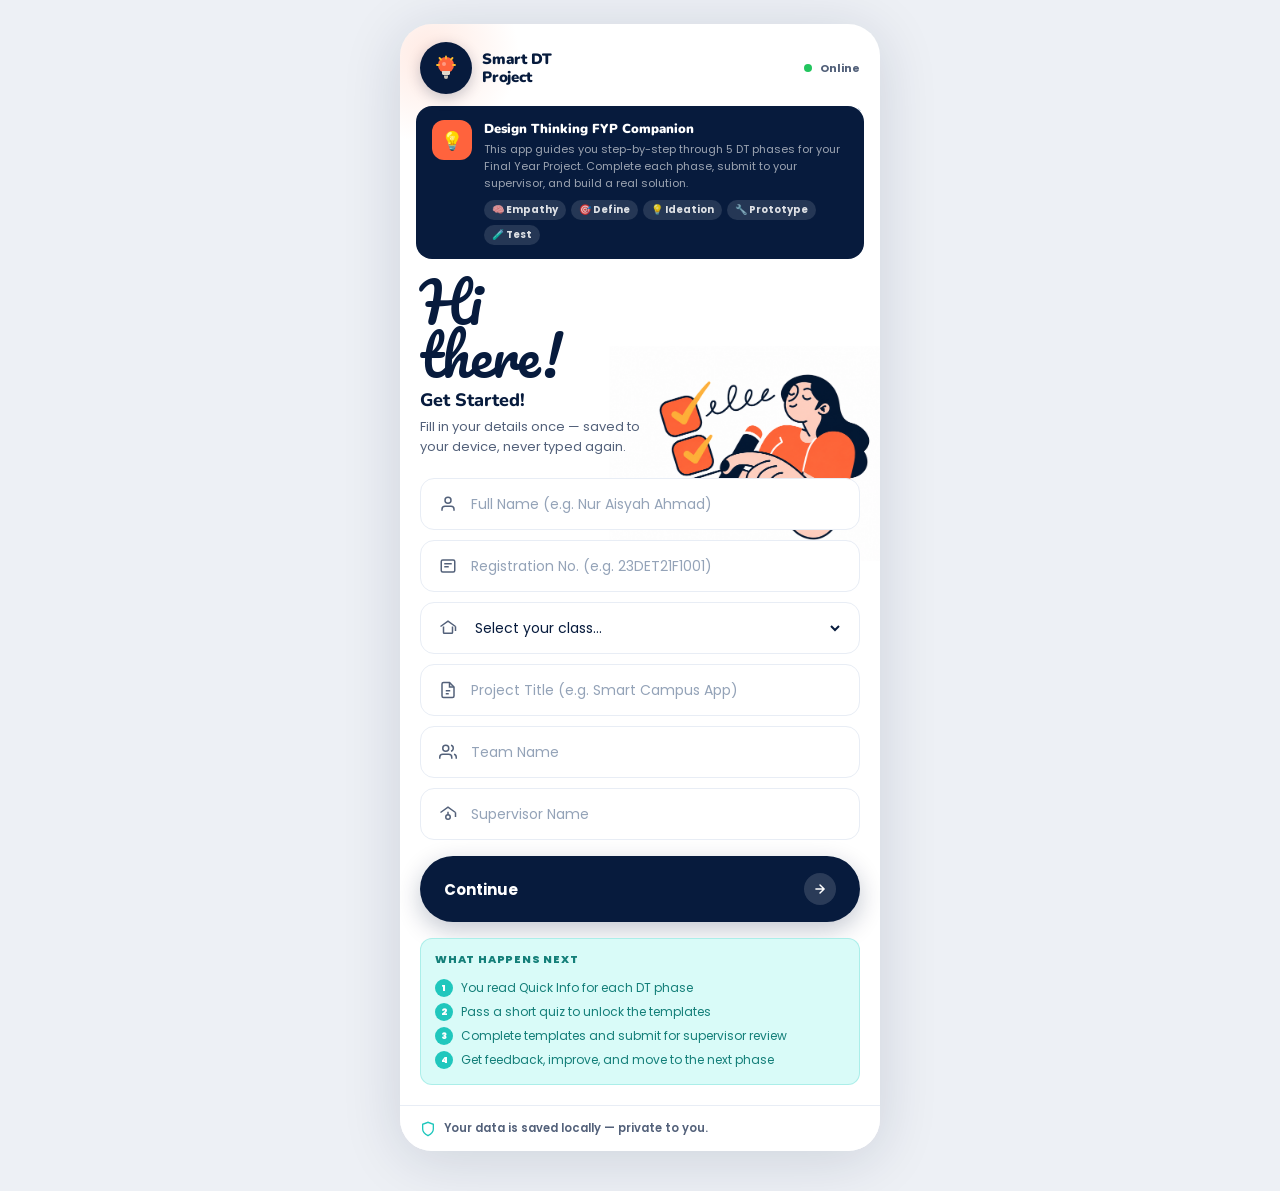
==== commit 8dc05342: "Add files via upload" ====
--- a/dashboard.html
+++ b/dashboard.html
@@ -423,23 +423,23 @@
   <button class="fab" onclick="location.href='phase04-prototype.html'">+</button>
 
   <nav class="bottom-nav">
+  <a class="nav-item" href="welcome.html">
+    <div class="nav-ico"><svg width="20" height="20" viewBox="0 0 24 24" fill="none" stroke="currentColor" stroke-width="2" stroke-linecap="round" stroke-linejoin="round"><path d="M3 12l2-2m0 0l7-7 7 7M5 10v10a1 1 0 001 1h3m10-11l2 2m-2-2v10a1 1 0 01-1 1h-3M9 21h6"/></svg></div>
+    Welcome
+  </a>
   <a class="nav-item active" href="dashboard.html">
     <div class="nav-ico"><svg width="20" height="20" viewBox="0 0 24 24" fill="none" stroke="currentColor" stroke-width="2" stroke-linecap="round" stroke-linejoin="round"><path d="M3 9l9-7 9 7v11a2 2 0 01-2 2H5a2 2 0 01-2-2z"/><polyline points="9 22 9 12 15 12 15 22"/></svg></div>
     Home
   </a>
-  <a class="nav-item " href="phase01-empathy.html">
+  <a class="nav-item" href="phase01-empathy.html">
     <div class="nav-ico"><svg width="20" height="20" viewBox="0 0 24 24" fill="none" stroke="currentColor" stroke-width="2" stroke-linecap="round" stroke-linejoin="round"><path d="M12 2C8.13 2 5 5.13 5 9c0 2.38 1.19 4.47 3 5.74V17c0 .55.45 1 1 1h6c.55 0 1-.45 1-1v-2.26C17.81 13.47 19 11.38 19 9c0-3.87-3.13-7-7-7z"/><path d="M9 17h6v1a1 1 0 01-1 1h-4a1 1 0 01-1-1v-1z"/></svg></div>
     Learn
   </a>
-  <a class="nav-item " href="progress.html">
-    <div class="nav-ico"><svg width="20" height="20" viewBox="0 0 24 24" fill="none" stroke="currentColor" stroke-width="2" stroke-linecap="round" stroke-linejoin="round"><rect x="5" y="2" width="14" height="20" rx="2"/><path d="M9 7h6M9 11h6M9 15h4"/></svg></div>
-    Projects
-  </a>
-  <a class="nav-item " href="progress.html">
+  <a class="nav-item" href="progress.html">
     <div class="nav-ico"><svg width="20" height="20" viewBox="0 0 24 24" fill="none" stroke="currentColor" stroke-width="2" stroke-linecap="round" stroke-linejoin="round"><path d="M6 9H4.5a2.5 2.5 0 000 5H6M18 9h1.5a2.5 2.5 0 010 5H18"/><path d="M8 9V5a1 1 0 011-1h6a1 1 0 011 1v4M8 9v10a2 2 0 002 2h4a2 2 0 002-2V9M8 9h8"/><path d="M12 17v2"/></svg></div>
     Progress
   </a>
-  <a class="nav-item " href="profile.html">
+  <a class="nav-item" href="profile.html">
     <div class="nav-ico"><svg width="20" height="20" viewBox="0 0 24 24" fill="none" stroke="currentColor" stroke-width="2" stroke-linecap="round" stroke-linejoin="round"><path d="M20 21v-2a4 4 0 00-4-4H8a4 4 0 00-4 4v2"/><circle cx="12" cy="7" r="4"/></svg></div>
     Profile
   </a>
@@ -570,7 +570,7 @@
     html+='<div style="font-size:11px;color:var(--sub);margin-top:2px;">'+status+'</div></div>';
   });
   html+='<p style="font-size:11px;color:var(--sub);margin-top:12px;line-height:1.6;">Supervisor approvals are managed in Google Sheets. Contact your supervisor if you are waiting more than 3 days.</p>';
-  html+='<button onclick="this.closest('.glossary-overlay').classList.remove('open')" style="margin-top:12px;width:100%;background:var(--navy);color:#fff;border:none;border-radius:99px;padding:13px;font-size:14px;font-weight:700;cursor:pointer;font-family:Poppins,sans-serif;">Close</button></div>';
+  html+='<button onclick="document.getElementById(\'feedback-overlay\').classList.remove(\'open\')" style="margin-top:12px;width:100%;background:var(--navy);color:#fff;border:none;border-radius:99px;padding:13px;font-size:14px;font-weight:700;cursor:pointer;font-family:Poppins,sans-serif;">Close</button></div>';
   document.getElementById('feedback-modal-body').innerHTML=html;
   document.getElementById('feedback-overlay').classList.add('open');
 }
@@ -631,7 +631,7 @@
     var isDone=submitted(p.id);var isCur=!isDone&&i===ci;
     var c2=isDone?'done':isCur?'current':'';
     stHtml+='<div style="display:flex;flex-direction:column;align-items:center;gap:4px;">';
-    stHtml+='<div class="ps-circle '+c2+'" style="cursor:'+(isDone||isCur?'pointer':'default')+'" onclick="'+(isDone||isCur?'location.href=''+p.file+''':'')+'">'+(isDone?chk:(i+1))+'</div>';
+    stHtml+='<div class="ps-circle '+c2+'" style="cursor:'+(isDone||isCur?'pointer':'default')+'" onclick="'+(isDone||isCur?'location.href=\''+p.file+'\'':'')+'">'+(isDone?chk:(i+1))+'</div>';
     stHtml+='<span class="ps-label">'+p.label+'</span></div>';
     if(i<4)stHtml+='<div class="ps-line'+(isDone?' done':'')+'"></div>';
   });
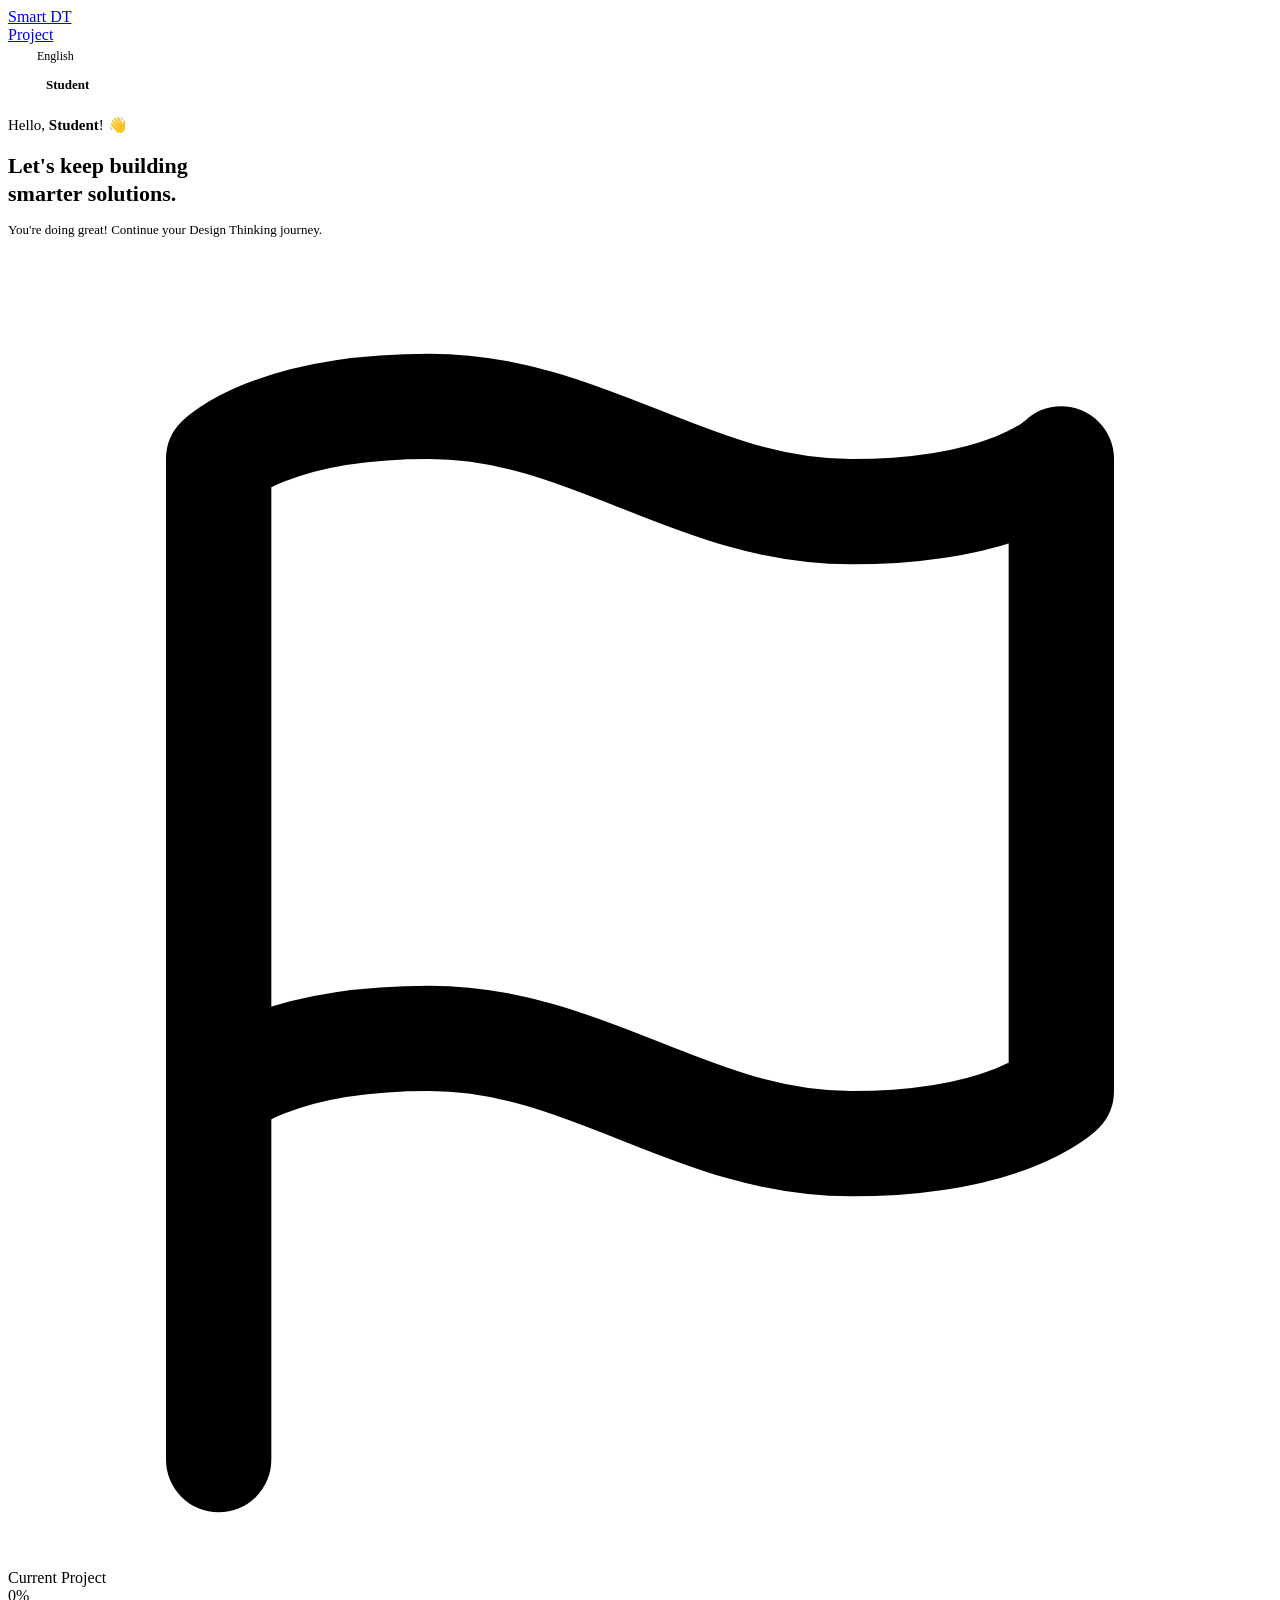
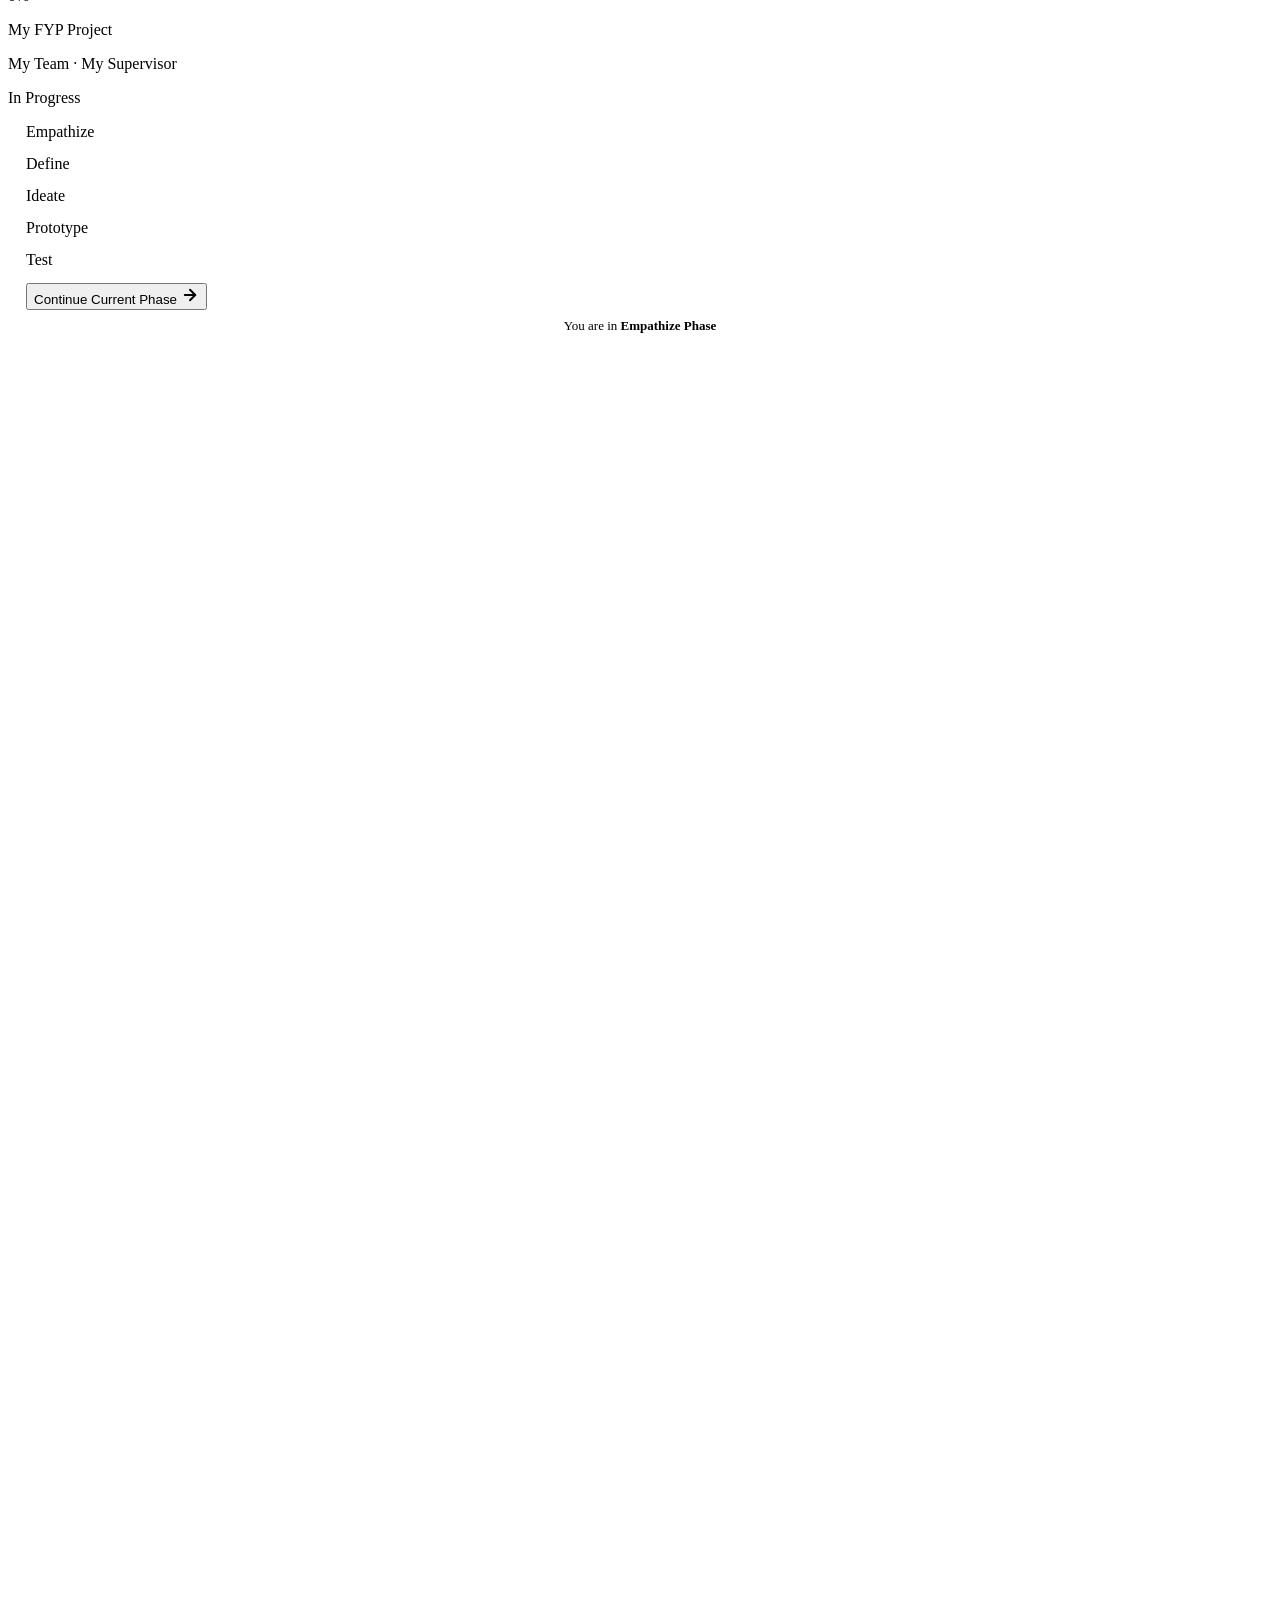
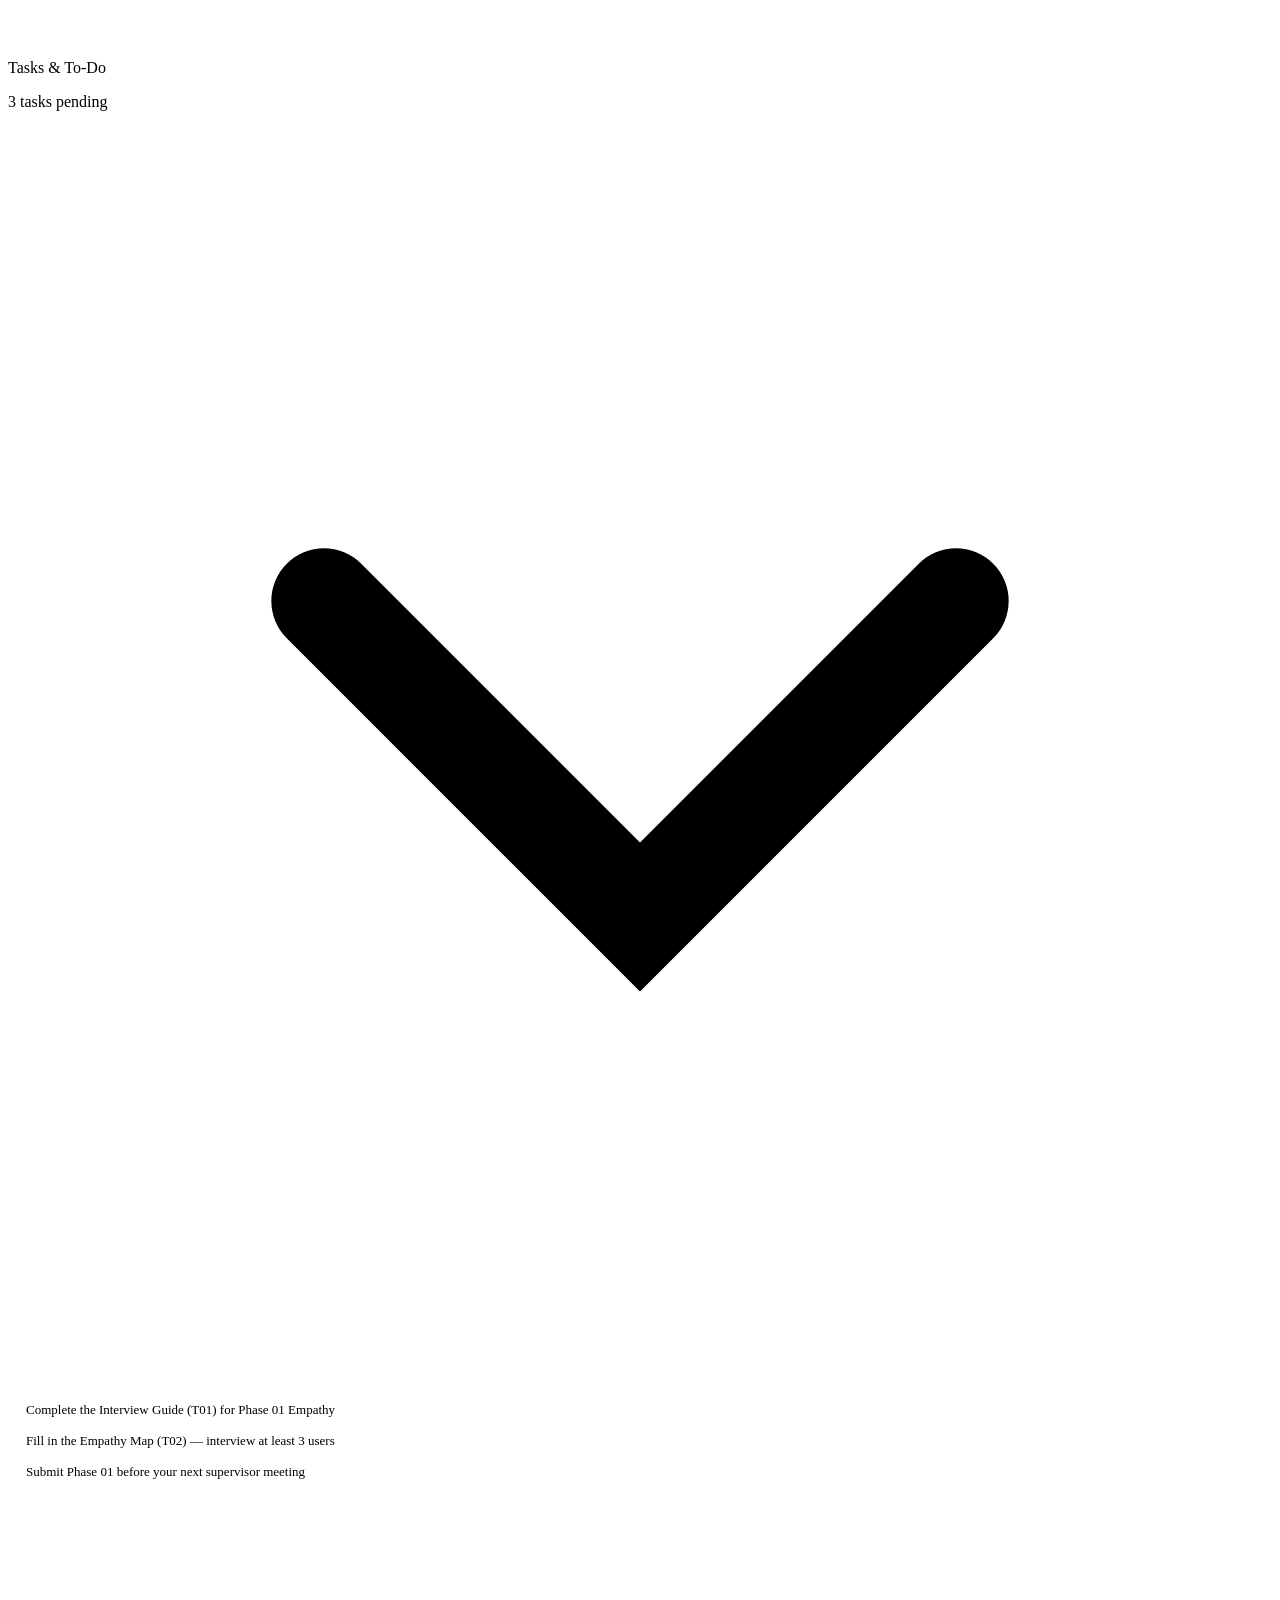
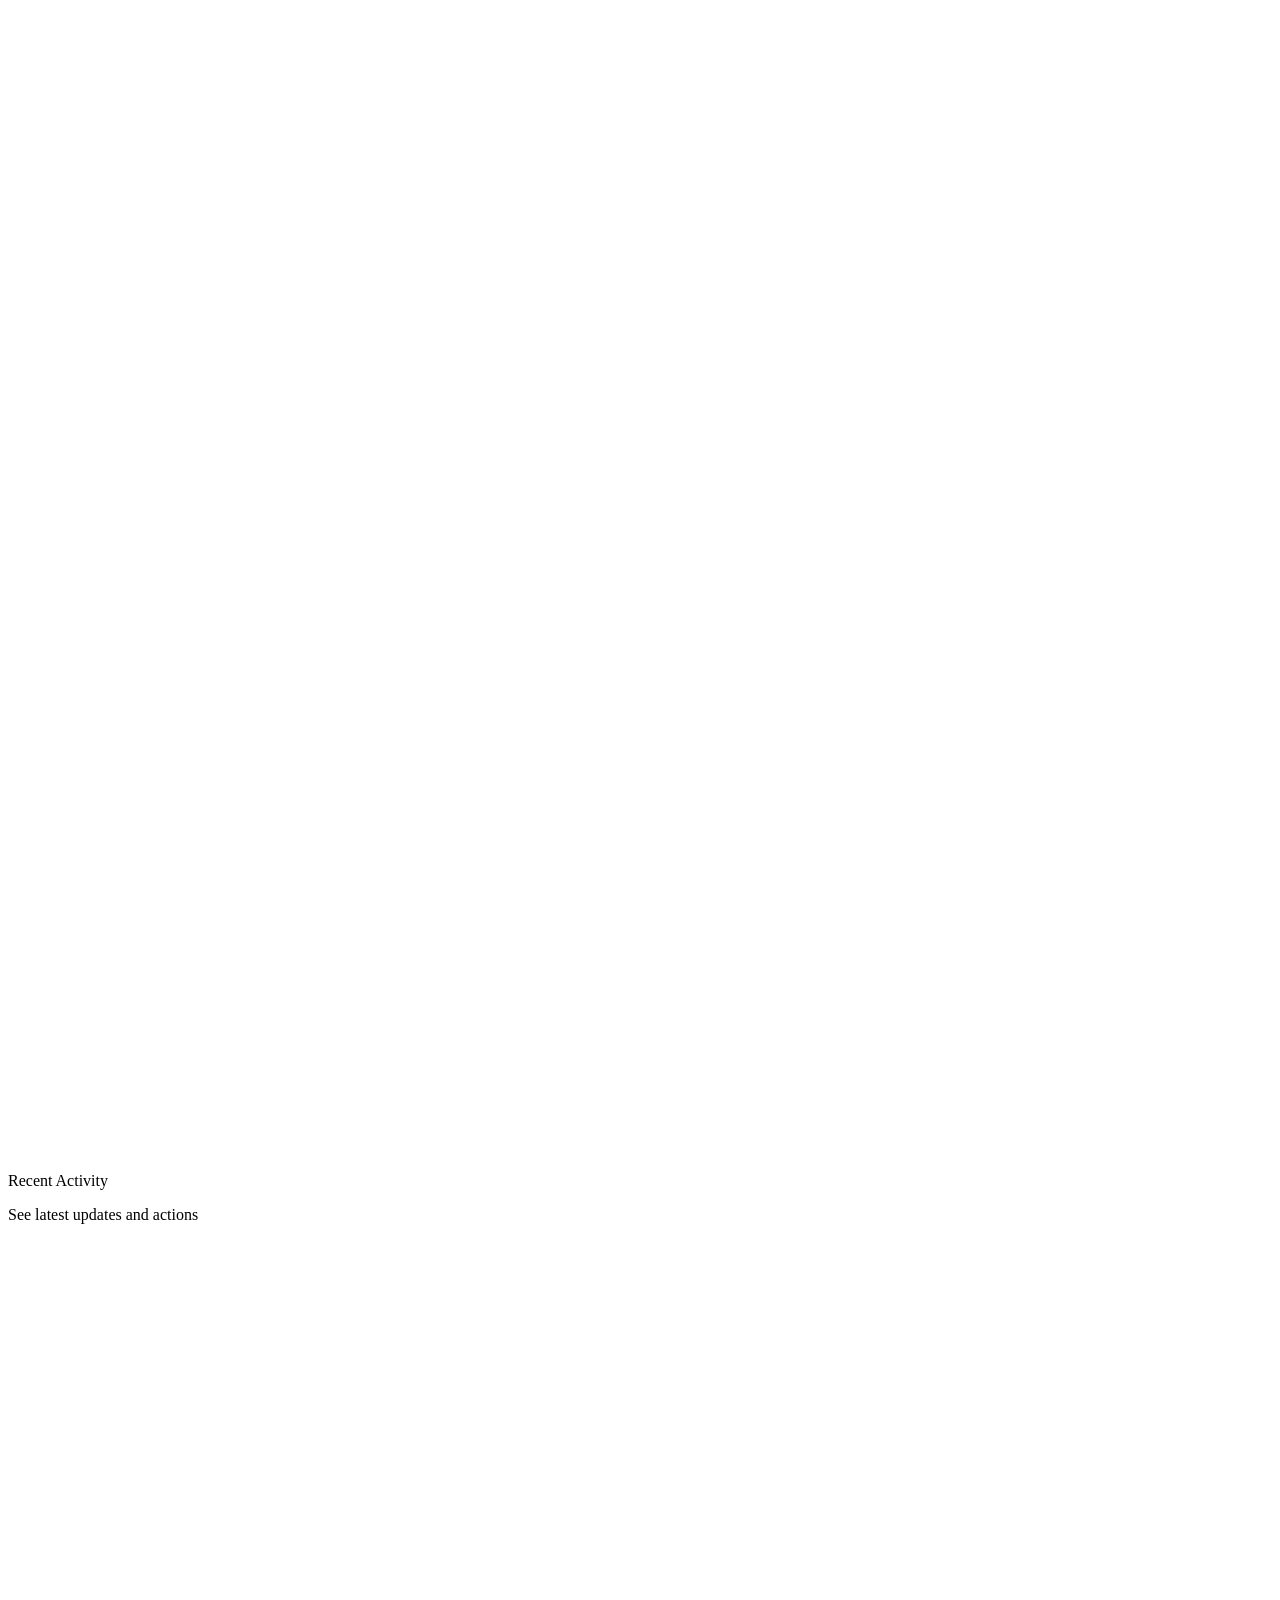
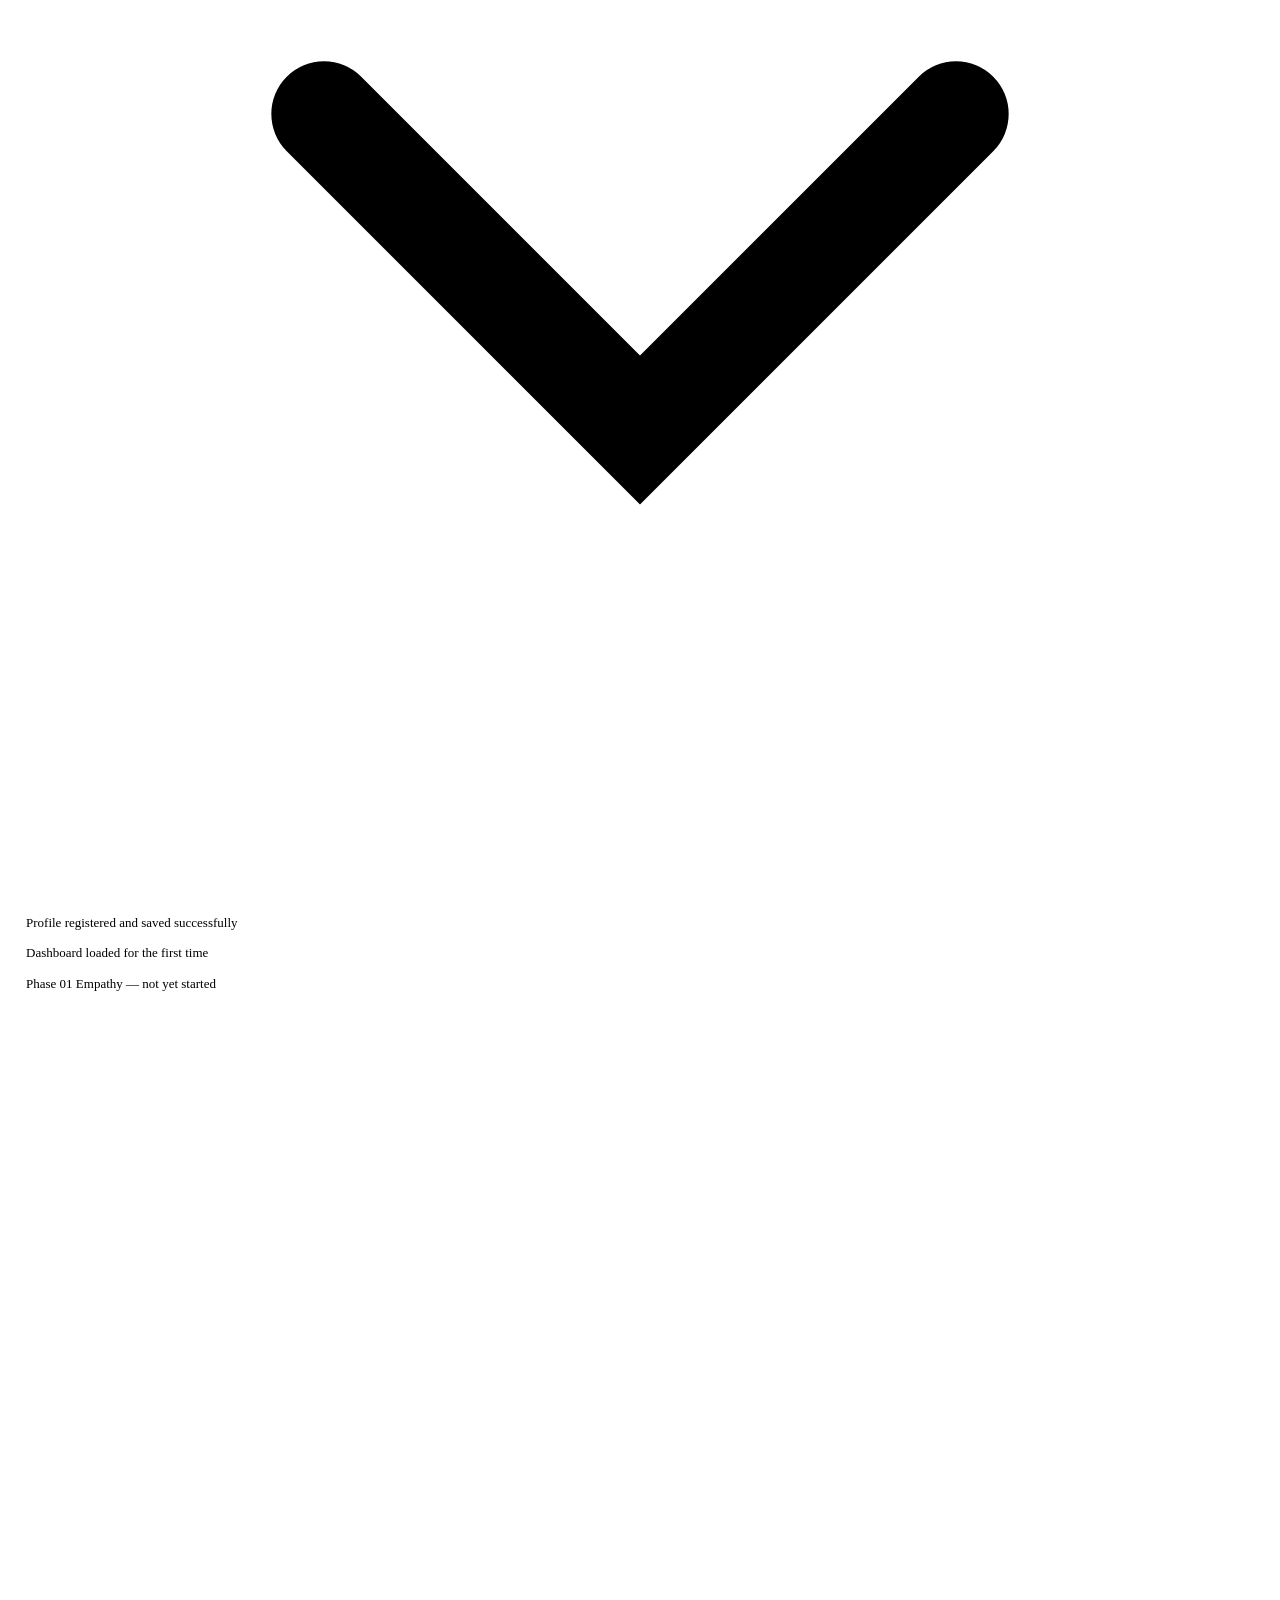
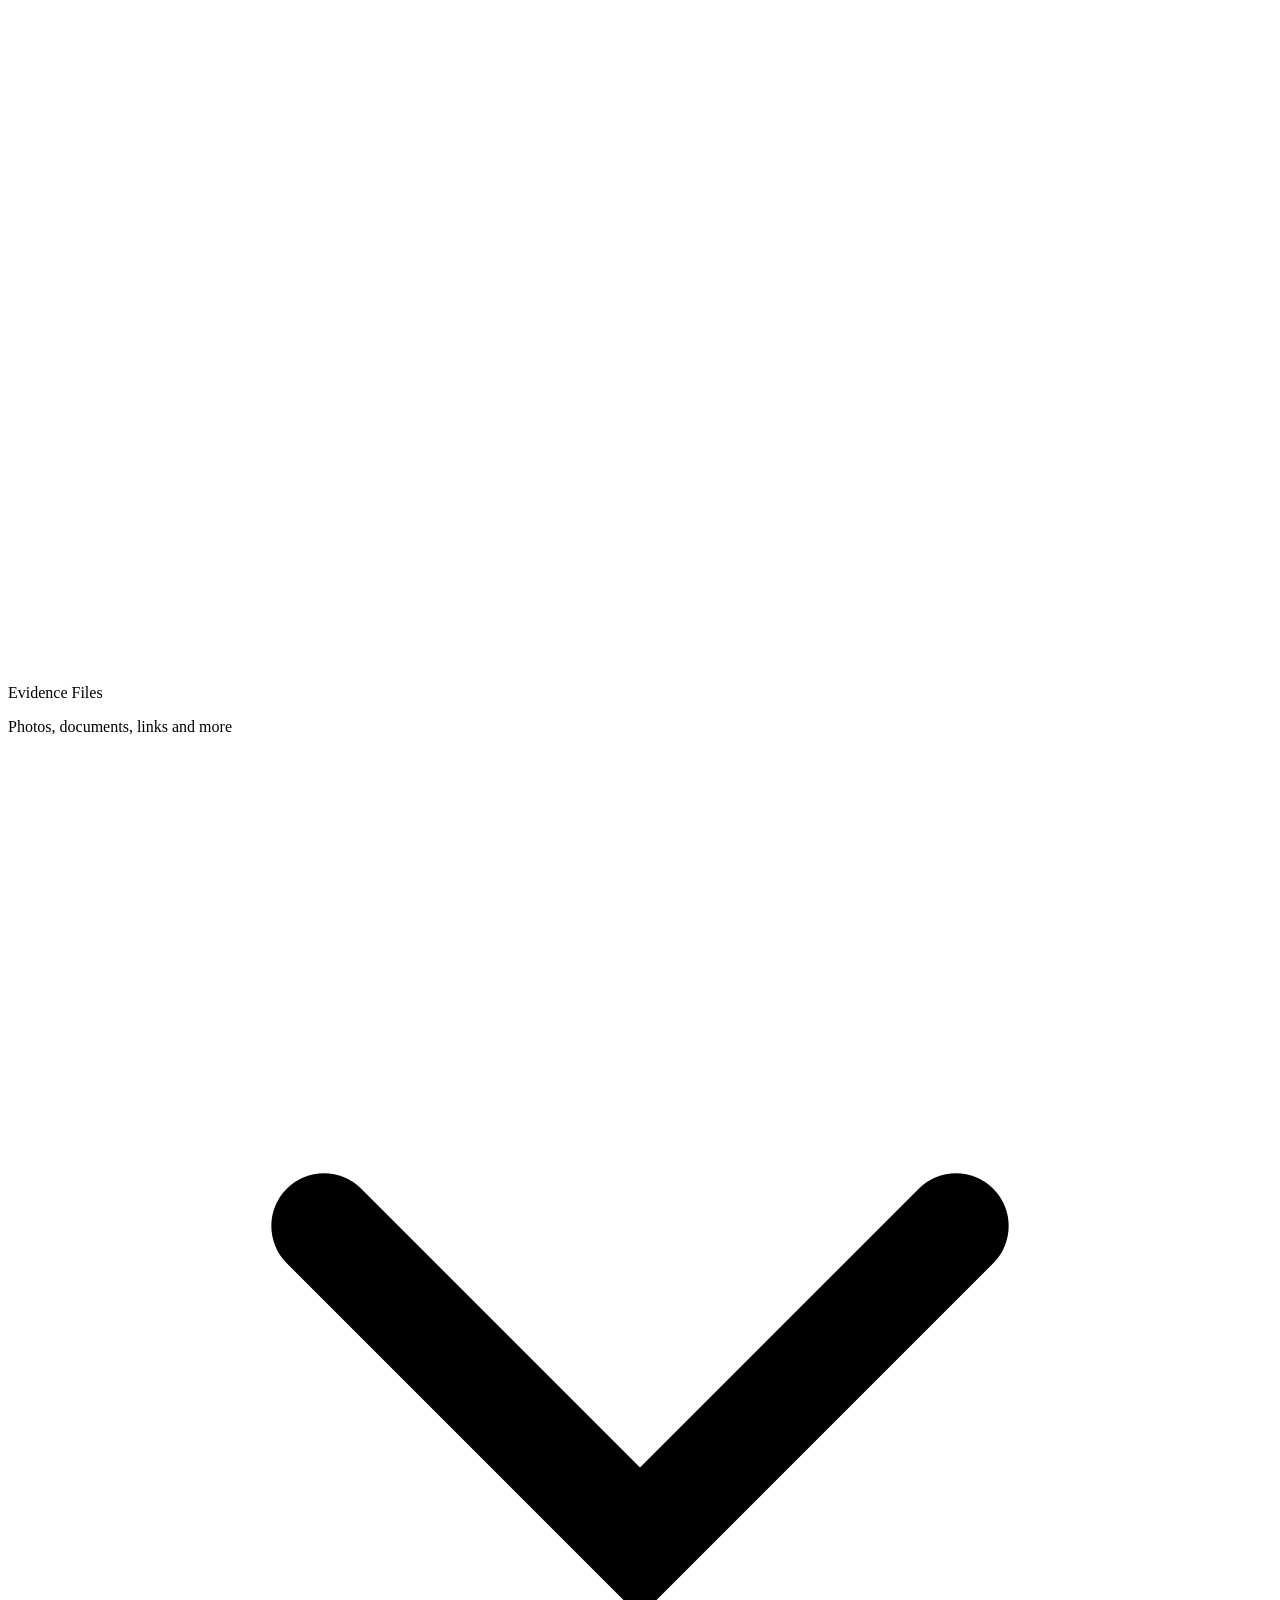
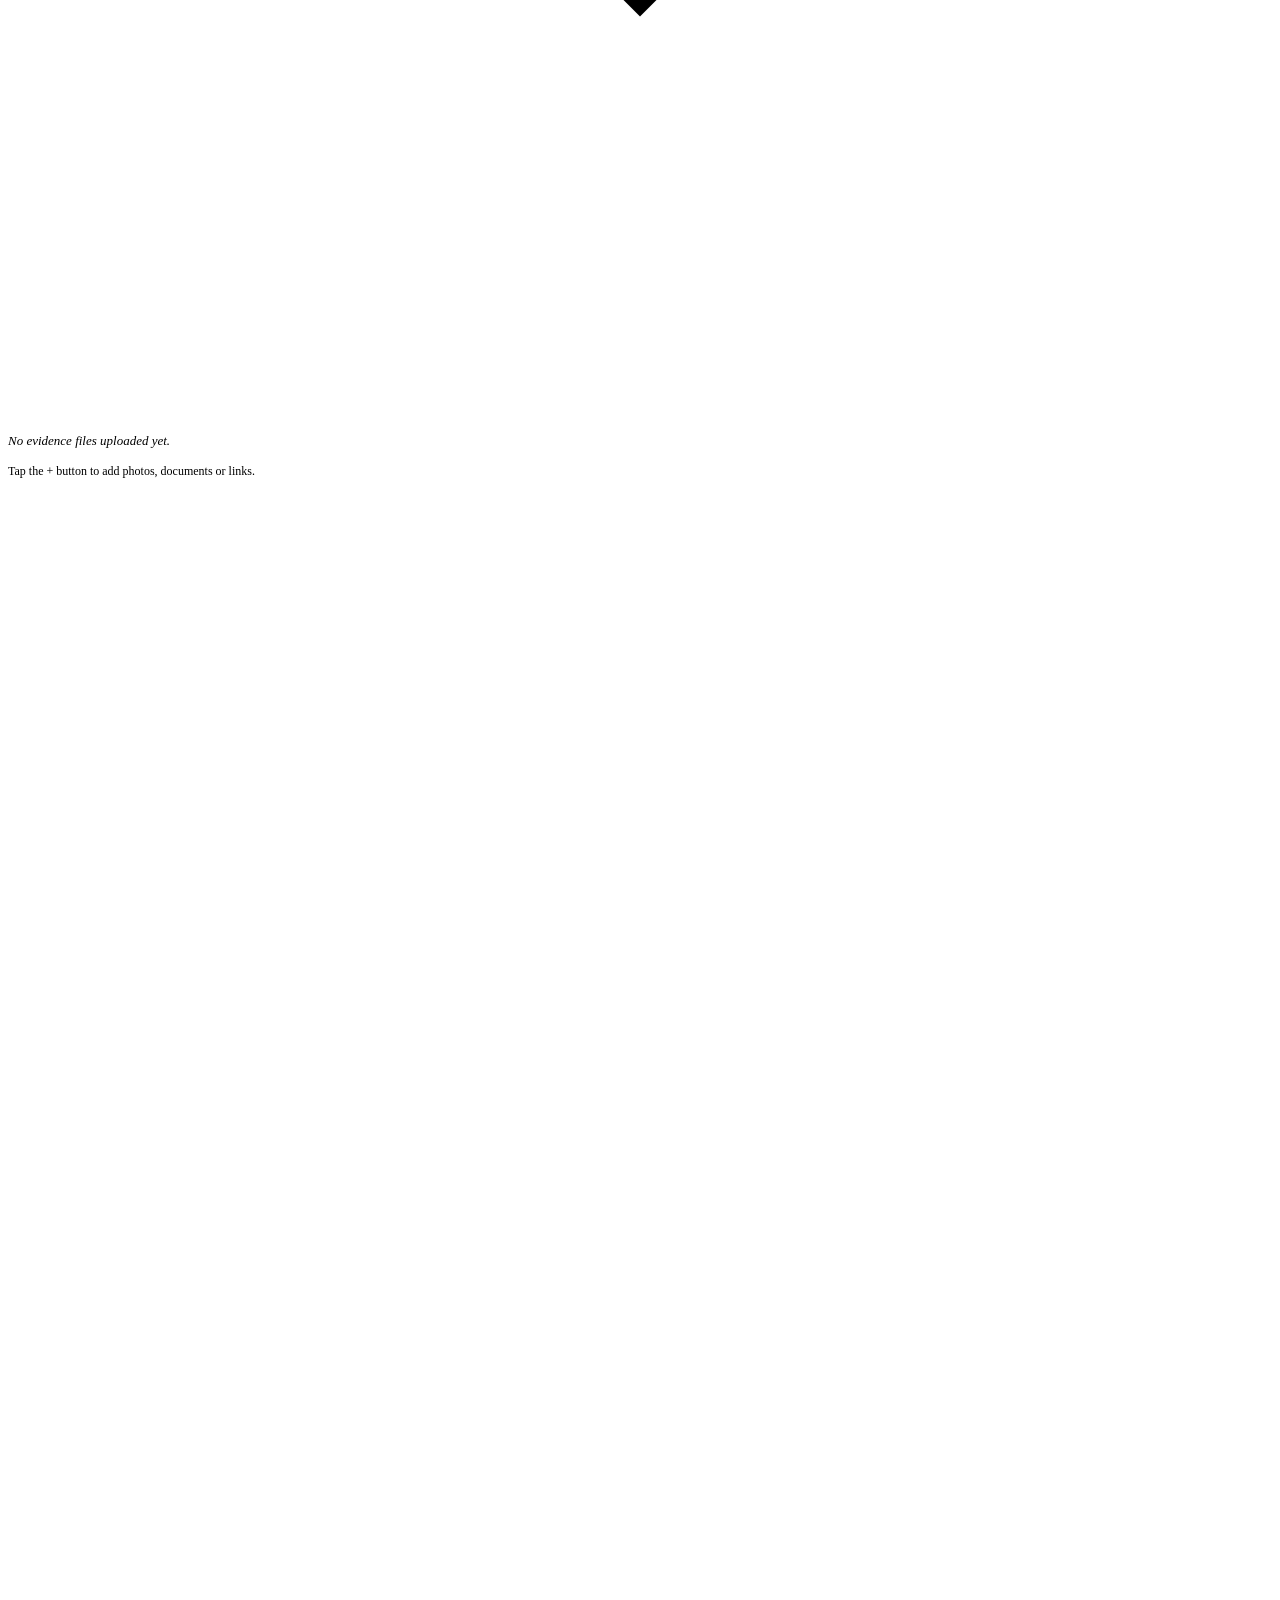
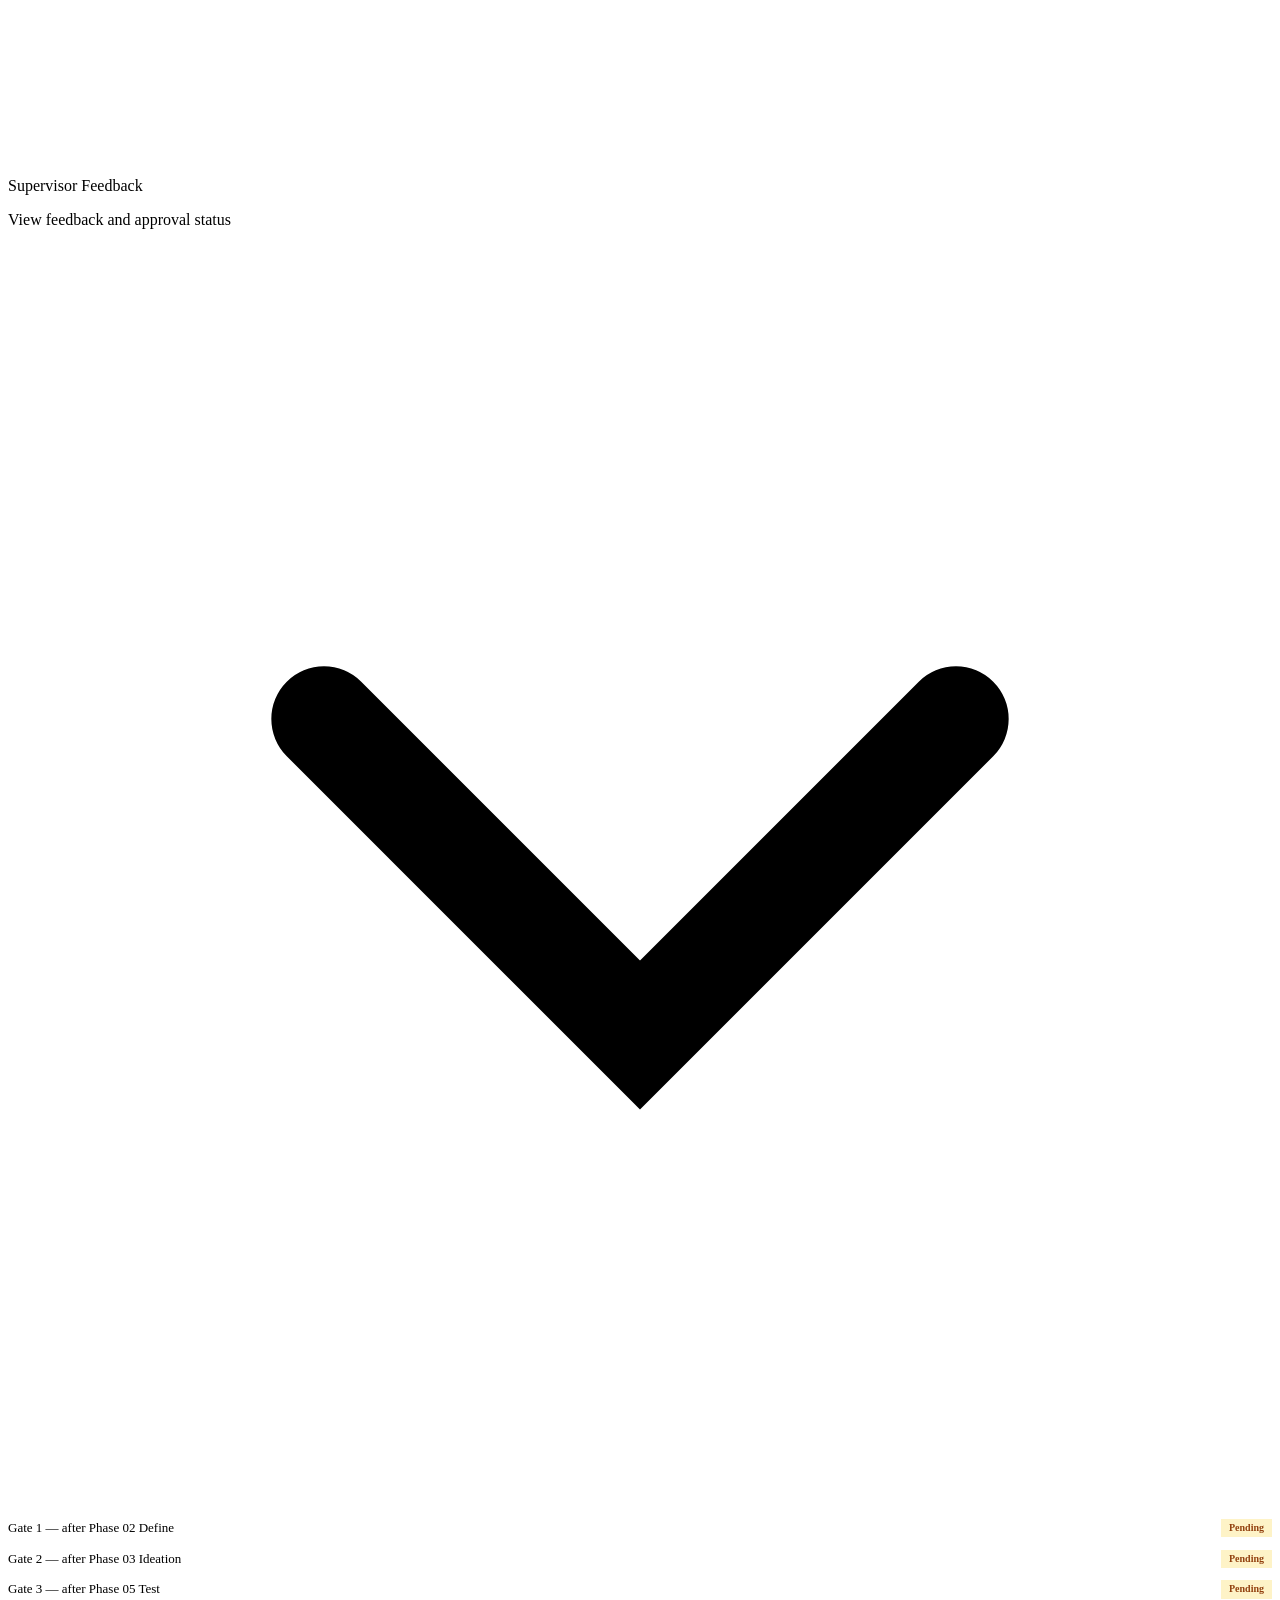
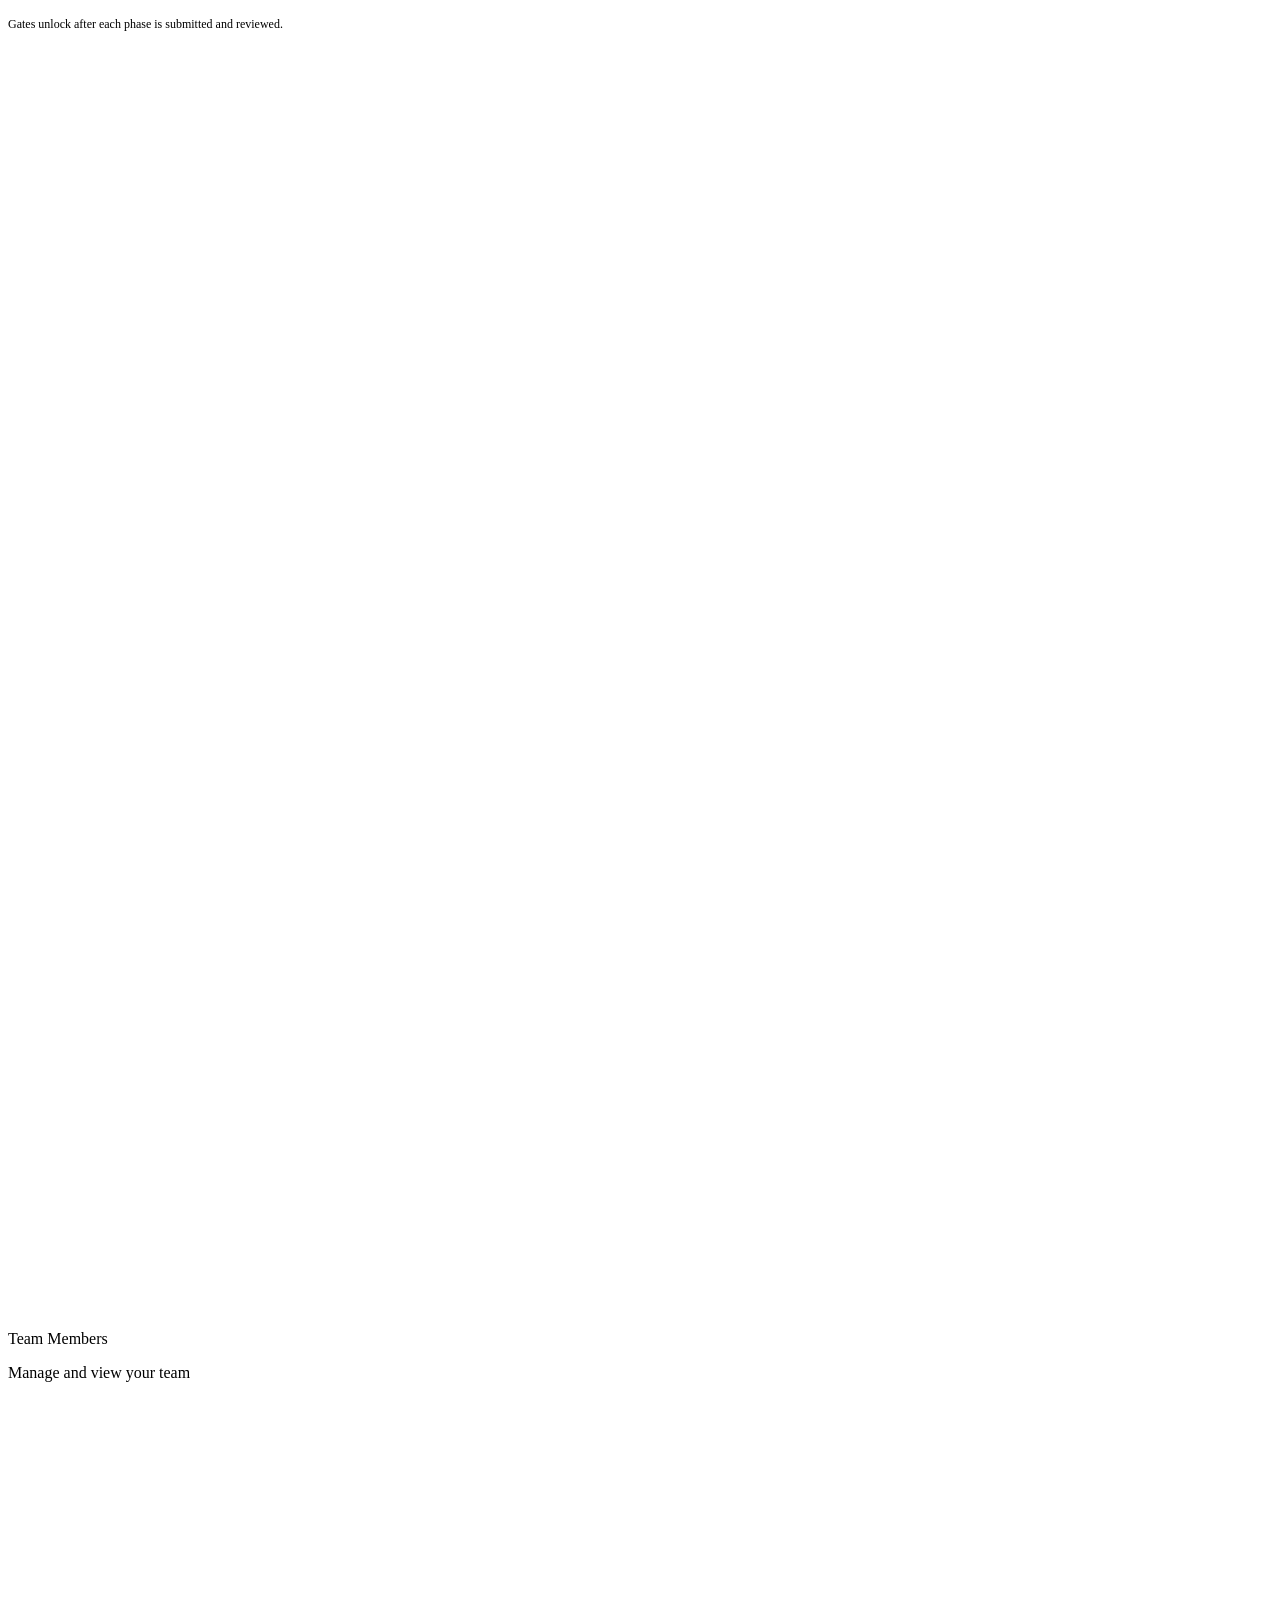
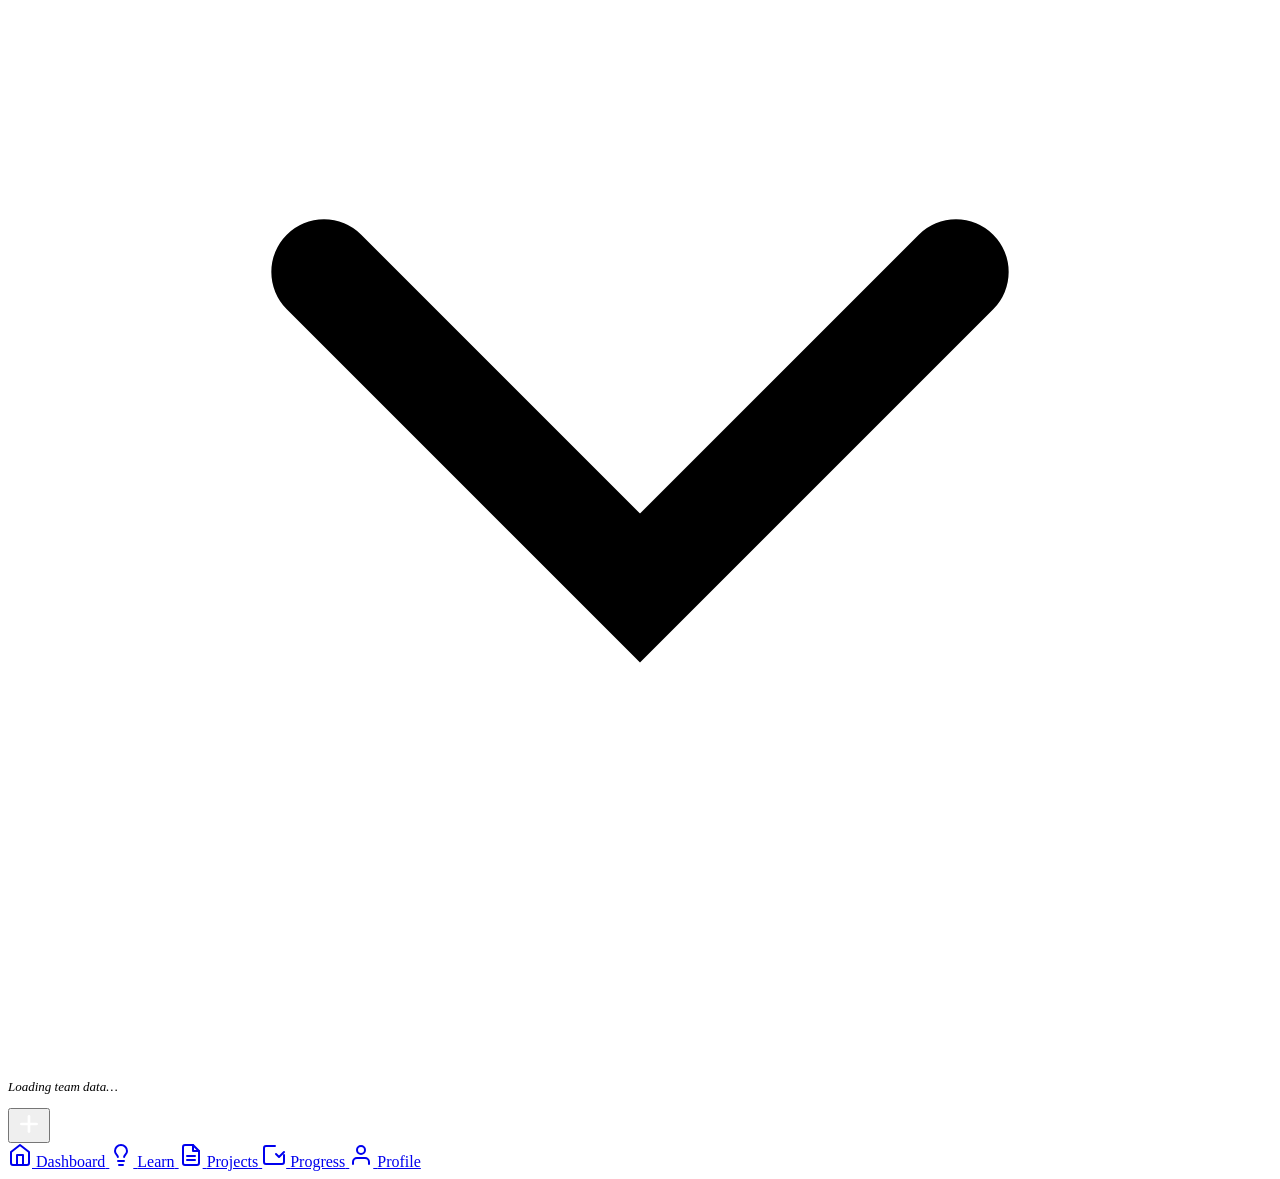
==== commit 9bc287a2: "Add files via upload" ====
--- a/dashboard.html
+++ b/dashboard.html
@@ -1,668 +1,768 @@
 <!DOCTYPE html>
 <html lang="en">
 <head>
-<meta charset="UTF-8"/><meta name="viewport" content="width=device-width,initial-scale=1.0"/>
-<title>Smart DT · Dashboard</title>
-<link href="https://fonts.googleapis.com/css2?family=Pacifico&family=Nunito:ital,wght@0,700;0,800;0,900;1,900&family=Poppins:wght@400;500;600;700;800;900&display=swap" rel="stylesheet"/>
-<style>
-
-:root{
-  --navy:#071B3D;--teal:#20C7BD;--tealDk:#147F79;--tealLt:#D9FBF8;
-  --orange:#FF633D;--orangeLt:#FFF3F0;
-  --yellow:#FDBA2D;--yellowLt:#FFFBEA;
-  --green:#22C55E;--greenLt:#DCFCE7;
-  --red:#EF4444;--redLt:#FEE2E2;
-  --purple:#8B5CF6;--purpleLt:#EDE9FE;
-  --bg:#FAFBFC;--white:#FFFFFF;--txt:#071B3D;--sub:#53617A;--border:#E8EDF5;
-}
-*{box-sizing:border-box;margin:0;padding:0;}
-html,body{font-family:'Poppins',sans-serif;background:var(--bg);color:var(--txt);min-height:100vh;}
-.content{max-width:560px;margin:0 auto;}
-
-/* ── Phone frame ── */
-.frame{
-  width:min(480px,100vw);margin:0 auto;
-  background:var(--white);position:relative;overflow:hidden;
-  min-height:100vh;display:flex;flex-direction:column;
-}
-@media(min-width:520px){
-  body{display:flex;align-items:flex-start;justify-content:center;padding:24px 0 40px;background:#EDF0F5;}
-  .frame{border-radius:32px;box-shadow:0 8px 60px rgba(7,27,61,.14);min-height:unset;}
-}
-
-/* ── Decorative blobs ── */
-.blob-pink{
-  position:absolute;width:180px;height:180px;border-radius:50%;
-  top:-60px;left:-60px;z-index:0;pointer-events:none;
-  background:radial-gradient(circle,rgba(255,180,155,.28) 0%,transparent 70%);
-}
-.blob-teal{
-  position:absolute;width:160px;height:140px;border-radius:50%;
-  bottom:160px;right:-40px;z-index:0;pointer-events:none;
-  background:radial-gradient(circle,rgba(32,199,189,.13) 0%,transparent 70%);
-}
-.dot-grid{
-  position:absolute;top:80px;right:16px;
-  width:90px;height:90px;z-index:0;pointer-events:none;
-  background-image:radial-gradient(#C8D6E8 2.2px,transparent 2.2px);
-  background-size:13px 13px;opacity:.75;
-}
-
-/* ── Logo SVG ── */
-.logo-svg{
-  width:52px;height:52px;border-radius:50%;
-  background:var(--navy);flex-shrink:0;overflow:hidden;
-  display:flex;align-items:center;justify-content:center;
-  box-shadow:0 4px 14px rgba(7,27,61,.22);
-}
-
-/* ── Topbar ── */
-.topbar{
-  position:relative;z-index:10;
-  display:flex;align-items:center;justify-content:space-between;
-  padding:18px 20px 12px;flex-shrink:0;
-}
-.brand{display:flex;align-items:center;gap:10px;}
-.brand-name{
-  font-family:'Nunito',sans-serif;
-  font-size:15px;font-weight:900;color:var(--navy);
-  line-height:1.2;letter-spacing:-.2px;
-}
-.topbar-right{display:flex;align-items:center;gap:8px;}
-.tb-pill{
-  background:#F0F2F5;border-radius:99px;
-  padding:8px 16px;font-size:12px;font-weight:700;color:var(--navy);
-  display:flex;align-items:center;gap:6px;white-space:nowrap;
-}
-.tb-pill .orange{color:var(--orange);}
-.tb-pill .teal{color:var(--teal);}
-.menu-btn{
-  width:42px;height:42px;border-radius:50%;background:#F0F2F5;
-  border:none;cursor:pointer;display:flex;align-items:center;justify-content:center;
-  flex-shrink:0;
-}
-
-/* ── Bottom nav (5 items) ── */
-.bottom-nav{
-  position:relative;z-index:10;
-  display:grid;grid-template-columns:repeat(5,1fr);
-  border-top:1.5px solid var(--border);
-  padding:6px 4px max(10px,env(safe-area-inset-bottom));
-  background:var(--white);flex-shrink:0;margin-top:auto;
-}
-.nav-item{
-  display:flex;flex-direction:column;align-items:center;gap:3px;
-  text-decoration:none;color:#94A3B8;font-size:9.5px;font-weight:700;
-  padding:4px 2px;font-family:'Poppins',sans-serif;
-}
-.nav-ico{
-  width:36px;height:36px;border-radius:12px;
-  display:flex;align-items:center;justify-content:center;
-}
-.nav-item.active{color:var(--teal);}
-.nav-item.active .nav-ico{background:var(--tealLt);}
-
-/* ── Orange accent underline ── */
-.accent-line{
-  width:48px;height:5px;border-radius:3px;
-  background:var(--orange);margin:10px 0 14px;
-}
-
-/* ── CTA row ── */
-.cta-row{
-  display:flex;align-items:center;gap:10px;
-  padding:0 20px 14px;
-}
-.btn-cta{
-  flex:1;background:var(--navy);color:#fff;border:none;
-  border-radius:99px;padding:17px 24px;
-  font-size:15px;font-weight:700;font-family:'Poppins',sans-serif;
-  display:flex;align-items:center;justify-content:space-between;
-  cursor:pointer;text-decoration:none;
-  box-shadow:0 6px 20px rgba(7,27,61,.22);
-  transition:transform .15s;
-}
-.btn-cta:hover{transform:translateY(-1px);}
-.btn-cta-arrow{
-  width:32px;height:32px;border-radius:50%;
-  background:rgba(255,255,255,.12);
-  display:flex;align-items:center;justify-content:center;font-size:16px;
-}
-.btn-round{
-  width:48px;height:48px;border-radius:50%;
-  background:var(--white);border:1.5px solid var(--border);
-  display:flex;align-items:center;justify-content:center;
-  cursor:pointer;font-size:18px;color:var(--navy);flex-shrink:0;
-  text-decoration:none;
-}
-
-/* ── Page stepper dots ── */
-.stepper-dots{
-  display:flex;justify-content:center;gap:6px;
-  padding:10px 0 8px;
-}
-.sdot{height:4px;border-radius:3px;background:#DDE4EF;transition:all .2s;}
-.sdot.active{background:var(--teal);width:28px;}
-.sdot:not(.active){width:20px;}
-
-/* ── Feature tiles (right column) ── */
-.feat-tile{
-  background:var(--white);border:1.5px solid var(--border);
-  border-radius:14px;padding:12px 13px;
-  display:flex;align-items:flex-start;gap:10px;
-}
-.feat-tile + .feat-tile{margin-top:8px;}
-.feat-tile-ico{
-  width:38px;height:38px;border-radius:12px;flex-shrink:0;
-  display:flex;align-items:center;justify-content:center;
-}
-.feat-tile-body{}
-.feat-tile-title{font-size:13px;font-weight:800;color:var(--navy);margin-bottom:2px;font-family:'Nunito',sans-serif;}
-.feat-tile-sub{font-size:11px;color:var(--sub);line-height:1.5;}
-
-/* ── Info card (left of content grid) ── */
-.info-card{
-  background:var(--white);border:1.5px solid var(--border);
-  border-radius:16px;padding:14px;overflow:hidden;
-  position:relative;
-}
-.info-card-illus{
-  width:100%;height:110px;border-radius:10px;
-  overflow:hidden;margin-bottom:10px;
-  display:flex;align-items:center;justify-content:center;
-}
-.info-card-illus img{width:100%;height:100%;object-fit:cover;}
-.info-card-title{font-size:13px;font-weight:800;color:var(--navy);font-family:'Nunito',sans-serif;margin-bottom:4px;}
-.info-card-sub{font-size:11px;color:var(--sub);line-height:1.55;}
-.info-card-dots{
-  display:flex;gap:5px;margin-top:10px;
-}
-.icdot{width:7px;height:7px;border-radius:50%;background:#DDE4EF;}
-.icdot.active{background:var(--orange);}
-
-.dash-hero{
-  position:relative;z-index:1;
-  padding:4px 20px 0;
-  display:grid;grid-template-columns:minmax(0,1fr) 240px;
-  align-items:start;gap:0;
-}
-.dash-greeting{font-size:14px;font-weight:700;color:var(--navy);margin-bottom:6px;}
-.dash-heading{
-  font-family:'Nunito',sans-serif;font-size:26px;font-weight:900;color:var(--navy);
-  line-height:1.2;margin-bottom:6px;
-}
-.dash-heading span{color:var(--orange);}
-.dash-sub{font-size:12.5px;color:var(--sub);line-height:1.6;margin-bottom:0;max-width:250px;}
-.dash-illus{
-  display:flex;align-items:flex-end;justify-content:flex-end;
-  height:250px;margin-top:-28px;overflow:visible;
-}
-.dash-illus img{width:255px;height:255px;object-fit:contain;object-position:right bottom;transform:translateX(18px);}
-
-.project-card{
-  margin:14px 16px 0;
-  background:var(--white);border:1.5px solid var(--border);
-  border-radius:18px;padding:18px;
-}
-.pc-top{display:flex;align-items:center;justify-content:space-between;margin-bottom:10px;}
-.pc-label{display:flex;align-items:center;gap:7px;font-size:12px;color:var(--sub);font-weight:600;}
-.pc-pct{font-size:28px;font-weight:900;color:var(--teal);font-family:'Nunito',sans-serif;}
-.pc-pct span{font-size:13px;color:var(--sub);font-weight:600;}
-.pc-title{font-size:18px;font-weight:900;color:var(--navy);font-family:'Nunito',sans-serif;margin-bottom:4px;}
-.pc-meta{font-size:12px;color:var(--sub);margin-bottom:12px;}
-.pc-status{
-  display:inline-flex;align-items:center;gap:5px;
-  background:var(--tealLt);border-radius:99px;
-  padding:3px 10px;font-size:11px;font-weight:700;color:var(--tealDk);
-}
-
-/* Phase stepper */
-.phase-stepper{display:flex;align-items:center;justify-content:space-between;margin:14px 0 4px;}
-.ps-item{display:flex;flex-direction:column;align-items:center;gap:5px;}
-.ps-circle{
-  width:34px;height:34px;border-radius:50%;border:2.5px solid var(--border);
-  display:flex;align-items:center;justify-content:center;
-  font-size:11px;font-weight:800;color:#94A3B8;background:var(--white);
-  transition:all .2s;
-}
-.ps-circle.done{background:var(--teal);border-color:var(--teal);color:#fff;}
-.ps-circle.current{border-color:var(--teal);color:var(--teal);}
-.ps-label{font-size:9px;font-weight:700;color:var(--sub);white-space:nowrap;}
-.ps-line{flex:1;height:2.5px;background:var(--border);margin-top:-17px;}
-.ps-line.done{background:var(--teal);}
-
-.btn-continue-phase{
-  margin:14px 16px 0;
-  display:flex;align-items:center;justify-content:space-between;
-  background:var(--navy);color:#fff;border:none;border-radius:99px;
-  padding:17px 22px;font-size:15px;font-weight:700;
-  font-family:'Poppins',sans-serif;cursor:pointer;text-decoration:none;
-  box-shadow:0 6px 20px rgba(7,27,61,.22);transition:transform .15s;
-}
-.btn-continue-phase:hover{transform:translateY(-1px);}
-.phase-hint{text-align:center;font-size:12px;color:var(--sub);margin:8px 0 14px;}
-.phase-hint span{color:var(--teal);font-weight:700;}
-
-/* Accordion items */
-
-/* Gate status card */
-.gate-card{margin:0 16px 10px;border-radius:14px;padding:14px 16px;border:1.5px solid transparent;display:flex;align-items:flex-start;gap:12px;}
-.gate-card.pending{background:var(--yellowLt);border-color:rgba(253,186,45,.35);}
-.gate-card.approved{background:var(--greenLt);border-color:rgba(34,197,94,.3);}
-.gate-card.waiting{background:var(--orangeLt);border-color:rgba(255,99,61,.25);}
-.gate-ico{width:36px;height:36px;border-radius:10px;display:flex;align-items:center;justify-content:center;font-size:18px;flex-shrink:0;}
-.gate-pending .gate-ico{background:var(--yellow);}
-.gate-body-title{font-size:13px;font-weight:800;color:var(--navy);font-family:'Nunito',sans-serif;margin-bottom:2px;}
-.gate-body-sub{font-size:11px;color:var(--sub);line-height:1.55;}
-/* Streak */
-.streak-row{display:flex;gap:8px;padding:0 16px;margin-bottom:12px;}
-.streak-card{flex:1;background:var(--white);border:1.5px solid var(--border);border-radius:12px;padding:10px;text-align:center;}
-.streak-num{font-family:'Nunito',sans-serif;font-size:22px;font-weight:900;}
-.streak-num.t{color:var(--teal);}
-.streak-num.o{color:var(--orange);}
-.streak-num.g{color:var(--green);}
-.streak-lbl{font-size:9px;font-weight:700;text-transform:uppercase;letter-spacing:.5px;color:var(--sub);margin-top:2px;}
-/* Project name editable */
-.proj-name-edit{display:flex;align-items:center;gap:8px;margin-bottom:4px;}
-.proj-name-edit input{font-family:'Nunito',sans-serif;font-size:18px;font-weight:900;color:var(--navy);border:none;outline:none;background:transparent;width:100%;letter-spacing:-.3px;}
-.proj-name-edit input::placeholder{color:#94A3B8;}
-.edit-icon{color:var(--sub);cursor:pointer;font-size:14px;flex-shrink:0;}
-/* Glossary modal */
-.glossary-overlay{display:none;position:fixed;inset:0;background:rgba(7,27,61,.55);z-index:200;align-items:flex-end;}
-.glossary-overlay.open{display:flex;}
-.glossary-sheet{background:var(--white);border-radius:24px 24px 0 0;padding:24px 20px 32px;width:100%;max-height:70vh;overflow-y:auto;}
-.glossary-header{display:flex;align-items:center;justify-content:space-between;margin-bottom:16px;}
-.glossary-title{font-family:'Nunito',sans-serif;font-size:18px;font-weight:900;color:var(--navy);}
-.glossary-close{background:var(--bg);border:none;border-radius:50%;width:32px;height:32px;font-size:18px;cursor:pointer;display:flex;align-items:center;justify-content:center;}
-.glossary-item{padding:10px 0;border-bottom:1px solid var(--border);}
-.glossary-item:last-child{border-bottom:none;}
-.gl-term{font-size:13px;font-weight:800;color:var(--navy);}
-.gl-def{font-size:12px;color:var(--sub);line-height:1.6;margin-top:2px;}
-.btn-glossary{display:inline-flex;align-items:center;gap:6px;background:var(--purpleLt);border:1.5px solid rgba(139,92,246,.25);border-radius:99px;padding:6px 14px;font-size:11px;font-weight:700;color:var(--purple);cursor:pointer;margin:0 16px 12px;}
-/* Journey map button */
-.btn-journey{display:inline-flex;align-items:center;gap:6px;background:var(--orangeLt);border:1.5px solid rgba(255,99,61,.2);border-radius:99px;padding:6px 14px;font-size:11px;font-weight:700;color:var(--orange);cursor:pointer;margin:0 8px 12px 0;}
-.quick-btns{padding:0 16px;margin-bottom:4px;display:flex;flex-wrap:wrap;}
-
-.acc-list{padding:0 16px;}
-.acc-item{
-  background:var(--white);border:1.5px solid var(--border);
-  border-radius:14px;padding:14px;margin-bottom:10px;
-  display:flex;align-items:center;gap:12px;cursor:pointer;
-}
-.acc-ico{
-  width:40px;height:40px;border-radius:50%;flex-shrink:0;
-  display:flex;align-items:center;justify-content:center;font-size:18px;
-}
-.acc-body{flex:1;}
-.acc-title{font-size:14px;font-weight:800;color:var(--navy);font-family:'Nunito',sans-serif;margin-bottom:2px;}
-.acc-sub{font-size:11.5px;color:var(--sub);}
-.acc-chev{color:var(--sub);font-size:14px;}
-
-/* FAB */
-.fab{
-  position:fixed;right:calc(50% - 240px + 16px);bottom:76px;
-  width:52px;height:52px;border-radius:50%;
-  background:var(--teal);color:#fff;border:none;
-  display:flex;align-items:center;justify-content:center;
-  font-size:24px;cursor:pointer;z-index:50;
-  box-shadow:0 6px 20px rgba(32,199,189,.35);
-}
-@media(max-width:520px){.fab{right:16px;}}
-</style>
+  <meta charset="UTF-8">
+  <meta name="viewport" content="width=device-width, initial-scale=1.0, maximum-scale=1.0">
+  <meta name="description" content="Smart DT Project — Dashboard">
+  <title>Dashboard — Smart DT Project</title>
+
+  <link rel="preconnect" href="https://fonts.googleapis.com">
+  <link rel="preconnect" href="https://fonts.gstatic.com" crossorigin>
+  <link href="https://fonts.googleapis.com/css2?family=Poppins:ital,wght@0,400;0,500;0,600;0,700;1,700&display=swap" rel="stylesheet">
+
+  <link rel="stylesheet" href="css/style.css">
+
+  <style>
+    body { background-color: var(--color-bg); overflow-x: hidden; }
+
+    /* ── Language selector ─────────────────────────────────── */
+    .lang-btn {
+      display: flex; align-items: center; gap: 5px;
+      padding: 5px 10px;
+      background: var(--color-bg);
+      border: 1px solid var(--color-border);
+      border-radius: var(--radius-pill);
+      font-family: var(--font-main); font-size: 12px;
+      font-weight: 500; color: var(--color-navy);
+      cursor: pointer;
+    }
+    .lang-btn svg { width:14px; height:14px; flex-shrink:0; }
+
+    /* ── Avatar + name dropdown ────────────────────────────── */
+    .avatar-group {
+      display: flex; align-items: center; gap: 6px; cursor: pointer;
+    }
+    /* These two classes are read by _updateHeaderAvatar() in ui.js */
+    .header-avatar-initials {
+      width:32px; height:32px; min-width:32px;
+      border-radius: var(--radius-circle);
+      background-color: var(--color-teal);
+      color: #FFFFFF; font-size: 12px; font-weight: 700;
+      font-family: var(--font-main);
+      display: flex; align-items: center; justify-content: center;
+    }
+    .header-avatar-name {
+      font-size: 13px; font-weight: 600; color: var(--color-navy);
+      max-width: 64px; overflow: hidden;
+      white-space: nowrap; text-overflow: ellipsis;
+    }
+    .avatar-chevron {
+      width:12px; height:12px; stroke: var(--color-text-mid);
+      fill:none; stroke-width:2; stroke-linecap:round; flex-shrink:0;
+    }
+
+    /* ── Hero section ──────────────────────────────────────── */
+    .hero-section {
+      position: relative;
+      padding: calc(var(--header-height) + 20px) 20px 0;
+      min-height: 200px; overflow: hidden;
+    }
+    .hero-img {
+      position: absolute;
+      top: calc(var(--header-height) - 8px); right: 0;
+      width: 185px; height: auto;
+      pointer-events: none; user-select: none; z-index: 1;
+    }
+    .hero-text {
+      position: relative; z-index: 2; padding-right: 160px;
+    }
+    .greeting {
+      font-size: 15px; font-weight: 500;
+      color: var(--color-text-dark); margin-bottom: 4px;
+    }
+    .greeting strong { font-weight: 700; }
+    .headline {
+      font-size: 22px; font-weight: 700;
+      color: var(--color-navy); line-height: 1.25; margin-bottom: 5px;
+    }
+    .headline .orange { color: var(--color-orange); }
+    .subtext { font-size: 13px; color: var(--color-text-mid); line-height: 1.5; }
+
+    /* ── Scrollable content ────────────────────────────────── */
+    .dash-content {
+      padding: 16px 20px calc(var(--nav-height) + 24px);
+      position: relative; z-index: 2;
+    }
+
+    /* ── Project card footer ───────────────────────────────── */
+    .card-footer {
+      display: flex; align-items: center;
+      gap: 8px; margin-top: 10px; flex-wrap: wrap;
+    }
+    .ts { font-size: 12px; color: var(--color-text-light); }
+
+    /* ── Stepper card ──────────────────────────────────────── */
+    .stepper-card {
+      background: var(--color-card);
+      border: 1px solid var(--color-border);
+      border-radius: var(--radius-lg);
+      box-shadow: var(--shadow-card);
+      padding: 16px 18px 14px; margin-bottom: 14px;
+    }
+    /* Step lines need to align with the 30px circle centres */
+    .step-line { margin-top: 14px; }
+    .continue-row { margin: 14px 0 0; }
+
+    /* "You are in X Phase" — span inside gets teal colour from style.css */
+    .current-phase-label {
+      text-align: center; font-size: 13px;
+      color: var(--color-text-mid); margin-top: 8px;
+    }
+    .current-phase-label span {
+      color: var(--color-teal); font-weight: 600;
+    }
+
+    /* ── Accordion content styles ──────────────────────────── */
+    .accordion-wrap { margin-bottom: 8px; }
+
+    /* Body inner lists */
+    .body-list { list-style:none; padding:0; margin:0; }
+    .body-list li {
+      display: flex; align-items: flex-start; gap: 10px;
+      font-size: 13px; color: var(--color-text-dark);
+      padding: 6px 0; border-bottom: 1px solid var(--color-border);
+      line-height: 1.45;
+    }
+    .body-list li:last-child { border-bottom: none; }
+    .bdot {
+      width:8px; height:8px; min-width:8px;
+      border-radius: var(--radius-circle);
+      margin-top:4px; flex-shrink:0;
+    }
+    .bdot.orange { background: var(--color-orange); }
+    .bdot.teal   { background: var(--color-teal);   }
+
+    /* Status pill (Gates) */
+    .status-pill {
+      margin-left: auto; font-size: 10px; font-weight: 600;
+      padding: 2px 8px; border-radius: var(--radius-pill);
+      white-space: nowrap; flex-shrink: 0;
+    }
+    .status-pill.pending { background:#FEF3C7; color:#92400E; }
+    .status-pill.done    { background:var(--color-success-bg); color:var(--color-success-text); }
+
+    .body-note {
+      font-size:12px; color:var(--color-text-mid);
+      margin-top:10px; line-height:1.55;
+    }
+    .body-empty { font-size:13px; color:var(--color-text-light); font-style:italic; }
+
+    /* Team member rows */
+    .member-row {
+      display:flex; align-items:center; gap:10px;
+      padding:7px 0; border-bottom:1px solid var(--color-border);
+    }
+    .member-row:last-child { border-bottom:none; }
+    .member-avatar {
+      width:32px; height:32px; min-width:32px;
+      border-radius:var(--radius-circle);
+      background:var(--color-teal); color:#FFFFFF;
+      font-size:11px; font-weight:700; font-family:var(--font-main);
+      display:flex; align-items:center; justify-content:center; flex-shrink:0;
+    }
+    .member-avatar.sup { background: var(--color-orange); }
+    .member-name { font-size:13px; font-weight:600; color:var(--color-navy); }
+    .member-role { font-size:11px; color:var(--color-text-mid); }
+
+    /* Nav inline SVG sizing */
+    .nav-icon svg {
+      width:24px; height:24px; fill:none; stroke:currentColor;
+      stroke-width:2; stroke-linecap:round; stroke-linejoin:round;
+    }
+  </style>
 </head>
-<body>
-<div class="frame">
-  <div class="blob-pink"></div>
-  <div class="blob-teal"></div>
-  <div class="dot-grid"></div>
-
-  <header class="topbar">
-    <div class="brand">
-      <div class="logo-svg"><svg width="28" height="32" viewBox="0 0 28 32" fill="none">
-  <ellipse cx="14" cy="13" rx="8" ry="8" fill="#FF633D"/>
-  <path d="M10 19h8v2.5c0 .8-.7 1.5-1.5 1.5h-5c-.8 0-1.5-.7-1.5-1.5V19z" fill="#E0D8CC"/>
-  <path d="M12 23.5h4V25a2 2 0 01-2 2 2 2 0 01-2-2v-1.5z" fill="#C8C0B4"/>
-  <path d="M14 6.5V4.5M9 7.5L7.5 6M19 7.5L20.5 6M7 13H5M23 13H21" stroke="#FDBA2D" stroke-width="1.8" stroke-linecap="round"/>
-  <circle cx="12" cy="12" r="2" fill="rgba(255,255,255,.35)"/>
-</svg></div>
-      <div class="brand-name">Smart DT<br>Project</div>
-    </div>
-    <div class="topbar-right">
-      <div class="tb-pill">
-        <svg width="14" height="14" viewBox="0 0 24 24" fill="none" stroke="currentColor" stroke-width="2"><circle cx="12" cy="12" r="10"/><path d="M2 12h20M12 2a15.3 15.3 0 010 20M12 2a15.3 15.3 0 000 20"/></svg>
-        English
-        <svg width="10" height="10" viewBox="0 0 24 24" fill="none" stroke="currentColor" stroke-width="2.5"><polyline points="6 9 12 15 18 9"/></svg>
+
+<body data-dots="true">
+<!-- data-dots="true" → ui.js _injectDotGrid() adds grey dot pattern top-right -->
+
+<div class="app-container">
+
+  <!-- PINK BLOB ─────────────────────────────────────────────
+       ui.js _injectBlob() also injects this, but hard-coding
+       it here means it appears instantly before JS runs.      -->
+  <img
+    src="assets/shared/pink-blob.png"
+    class="pink-blob" alt="" aria-hidden="true"
+    onerror="this.style.display='none'"
+  >
+
+
+  <!-- FIXED HEADER ─────────────────────────────────────────
+       Left:  logo
+       Right: language selector · avatar + name · chevron    -->
+  <header class="header" role="banner">
+
+    <a href="dashboard.html" class="header-logo"
+       aria-label="Smart DT Project home">
+      <img
+        src="assets/brand/logo-icon.png"
+        class="header-logo-icon"
+        alt="Smart DT Project logo"
+        onerror="this.style.display='none'"
+      >
+      <span class="header-logo-text">Smart DT<br>Project</span>
+    </a>
+
+    <div class="header-right">
+
+      <!-- Language selector -->
+      <button class="lang-btn" id="lang-btn"
+              aria-label="Language — currently English">
+        <svg viewBox="0 0 24 24" fill="none"
+             stroke="var(--color-navy)" stroke-width="2"
+             stroke-linecap="round" stroke-linejoin="round"
+             aria-hidden="true">
+          <circle cx="12" cy="12" r="10"/>
+          <line x1="2" y1="12" x2="22" y2="12"/>
+          <path d="M12 2a15.3 15.3 0 0 1 4 10 15.3 15.3 0 0 1-4 10
+                   15.3 15.3 0 0 1-4-10 15.3 15.3 0 0 1 4-10z"/>
+        </svg>
+        <span class="language-label">English</span>
+        <svg viewBox="0 0 24 24" fill="none" stroke="var(--color-text-mid)"
+             stroke-width="2" stroke-linecap="round" aria-hidden="true"
+             style="width:11px;height:11px">
+          <polyline points="6 9 12 15 18 9"/>
+        </svg>
+      </button>
+
+      <!-- Avatar + name → goes to profile.html on click -->
+      <div class="avatar-group" id="avatar-group"
+           role="button" tabindex="0"
+           aria-label="Go to My Profile"
+           aria-haspopup="false">
+        <!-- .header-avatar-initials → filled by _updateHeaderAvatar() in ui.js -->
+        <div class="header-avatar-initials" aria-hidden="true">S</div>
+        <!-- .header-avatar-name → filled by _updateHeaderAvatar() in ui.js -->
+        <span class="header-avatar-name">Student</span>
+        <svg class="avatar-chevron" viewBox="0 0 24 24" aria-hidden="true">
+          <polyline points="6 9 12 15 18 9"/>
+        </svg>
       </div>
-      <button class="tb-avatar" id="user-avatar" onclick="location.href='profile.html'" style="width:36px;height:36px;border-radius:50%;background:var(--teal);border:none;color:#fff;font-size:12px;font-weight:900;cursor:pointer;font-family:Poppins,sans-serif;display:flex;align-items:center;justify-content:center;" data-fill="initials">A</button>
+
     </div>
   </header>
 
-  <!-- Hero -->
-  <section class="dash-hero">
-    <div style="padding-top:8px;">
-      <div class="dash-greeting">Hello, <span id="greeting-name">Student</span>! 👋</div>
-      <div class="dash-heading">Let's keep building<br><span>smarter</span> solutions.</div>
-      <p class="dash-sub">You're doing great! Continue your Design Thinking journey.</p>
+
+  <!-- HERO SECTION ──────────────────────────────────────────
+       Text left · illustration right                         -->
+  <section class="hero-section" aria-label="Dashboard greeting">
+
+    <img
+      src="assets/heroes/dashboard-hero.png"
+      class="hero-img"
+      alt="Student holding a winding journey path"
+      onerror="this.style.display='none'"
+    >
+
+    <div class="hero-text">
+      <!-- .greeting-name → filled by renderDashboardPage() via _setText() -->
+      <p class="greeting">
+        Hello, <strong class="greeting-name">Student</strong>! 👋
+      </p>
+      <h1 class="headline">
+        Let's keep building<br>
+        <span class="orange">smarter</span> solutions.
+      </h1>
+      <p class="subtext">
+        You're doing great! Continue your Design Thinking journey.
+      </p>
     </div>
-    <div class="dash-illus">
-      <img src="assets/assets/dashboard-hero.svg" alt="Dashboard illustration"
-           onerror="this.style.display='none'"/>
-    </div>
+
   </section>
 
-  <!-- Project card (dynamically filled by JS) -->
-  <div class="project-card">
-    <div class="pc-top">
-      <div class="pc-label">
-        <svg width="14" height="14" viewBox="0 0 24 24" fill="none" stroke="var(--teal)" stroke-width="2"><path d="M4 15s1-1 4-1 5 2 8 2 4-1 4-1V3s-1 1-4 1-5-2-8-2-4 1-4 1zM4 22v-7"/></svg>
-        Current Project
+
+  <!-- MAIN SCROLLABLE CONTENT ───────────────────────────── -->
+  <main class="dash-content" role="main">
+
+
+    <!-- PROJECT CARD ────────────────────────────────────────
+         .project-title, .project-meta → renderDashboardPage()
+         .project-progress-pct         → renderProgressBar()
+         .progress-bar-fill width      → renderProgressBar()   -->
+    <div class="project-card" role="region" aria-label="Current project">
+
+      <div class="project-card-header">
+        <div class="project-card-label">
+          <svg viewBox="0 0 24 24" fill="none" stroke="currentColor"
+               stroke-width="2" stroke-linecap="round" stroke-linejoin="round"
+               aria-hidden="true">
+            <path d="M4 15s1-1 4-1 5 2 8 2 4-1 4-1V3s-1 1-4 1-5-2-8-2-4 1-4 1z"/>
+            <line x1="4" y1="22" x2="4" y2="15"/>
+          </svg>
+          Current Project
+        </div>
+        <div class="project-progress-pct" aria-label="Overall progress">0%</div>
       </div>
-      <div class="pc-pct"><span id="dash-pct">0</span>% <span>Overall DT Progress</span></div>
-    </div>
-    <div class="proj-name-edit">
-      <input id="dash-proj-title" placeholder="FYP Design Thinking Project" oninput="saveProjectName(this.value)"/>
-      <span class="edit-icon" title="Edit project title">✏️</span>
-    </div>
-    <div class="pc-meta" id="dash-meta">—</div>
-    <div style="display:flex;align-items:center;gap:8px;margin-bottom:16px;">
-      <div class="pc-status">In Progress</div>
-      <span style="font-size:12px;color:var(--sub);" id="dash-since">Started today</span>
-    </div>
-    <!-- Phase stepper built by JS -->
-    <div style="display:flex;align-items:center;gap:0;" id="dash-stepper"></div>
-  </div>
-
-  <!-- CTA -->
-  <a class="btn-continue-phase" href="#" id="dash-continue">
-    Continue Current Phase
-    <span style="width:32px;height:32px;border-radius:50%;background:rgba(255,255,255,.12);display:flex;align-items:center;justify-content:center;"><svg width="14" height="14" viewBox="0 0 24 24" fill="none" stroke="white" stroke-width="2.5" stroke-linecap="round"><path d="M5 12h14M12 5l7 7-7 7"/></svg></span>
-  </a>
-  <div class="phase-hint">You are in <span id="dash-phase-hint">Phase 01 · Empathy</span></div>
-
-  <!-- Gate status card — Fix #5 -->
-  <div id="gate-card-wrap"></div>
-
-  <!-- Streak stats — Suggestion #1 -->
-  <div class="streak-row">
-    <div class="streak-card"><div class="streak-num t" id="stat-done">0</div><div class="streak-lbl">Phases Done</div></div>
-    <div class="streak-card"><div class="streak-num o" id="stat-days">1</div><div class="streak-lbl">Days Active</div></div>
-    <div class="streak-card"><div class="streak-num g" id="stat-left">5</div><div class="streak-lbl">Phases Left</div></div>
-  </div>
-
-  <!-- Quick action buttons — Glossary + Journey Map -->
-  <div class="quick-btns">
-    <button class="btn-journey" onclick="showJourneyMap()">🗺 DT Journey Map</button>
-    <button class="btn-glossary" onclick="document.getElementById('glossary-overlay').classList.add('open')">📖 DT Glossary</button>
-  </div>
-
-  <!-- Accordion items — Fix #6 fixed links -->
-  <div class="acc-list">
-    <div class="acc-item" id="acc-current-phase">
-      <div class="acc-ico" style="background:var(--orangeLt);">📋</div>
-      <div class="acc-body"><div class="acc-title">Continue Current Phase</div><div class="acc-sub" id="acc-phase-sub">Start Phase 01 · Empathy</div></div>
-      <div class="acc-chev">›</div>
-    </div>
-    <div class="acc-item" onclick="showFeedbackModal()">
-      <div class="acc-ico" style="background:var(--purpleLt);">👨‍🏫</div>
-      <div class="acc-body"><div class="acc-title">Supervisor Feedback</div><div class="acc-sub" id="acc-feedback-sub">Check approval status of your phases</div></div>
-      <div class="acc-chev">›</div>
-    </div>
-    <div class="acc-item" onclick="location.href='profile.html'">
-      <div class="acc-ico" style="background:var(--greenLt);">👥</div>
-      <div class="acc-body"><div class="acc-title">My Profile & Team</div><div class="acc-sub" id="acc-team-sub">View your details and team info</div></div>
-      <div class="acc-chev">›</div>
-    </div>
-    <div class="acc-item" onclick="location.href='login.html'">
-      <div class="acc-ico" style="background:var(--tealLt);">✏️</div>
-      <div class="acc-body"><div class="acc-title">Edit My Details</div><div class="acc-sub">Update name, class, team or supervisor</div></div>
-      <div class="acc-chev">›</div>
-    </div>
-  </div>
-  <div style="height:20px;"></div>
-
-  <button class="fab" onclick="location.href='phase04-prototype.html'">+</button>
-
-  <nav class="bottom-nav">
-  <a class="nav-item" href="welcome.html">
-    <div class="nav-ico"><svg width="20" height="20" viewBox="0 0 24 24" fill="none" stroke="currentColor" stroke-width="2" stroke-linecap="round" stroke-linejoin="round"><path d="M3 12l2-2m0 0l7-7 7 7M5 10v10a1 1 0 001 1h3m10-11l2 2m-2-2v10a1 1 0 01-1 1h-3M9 21h6"/></svg></div>
-    Welcome
-  </a>
-  <a class="nav-item active" href="dashboard.html">
-    <div class="nav-ico"><svg width="20" height="20" viewBox="0 0 24 24" fill="none" stroke="currentColor" stroke-width="2" stroke-linecap="round" stroke-linejoin="round"><path d="M3 9l9-7 9 7v11a2 2 0 01-2 2H5a2 2 0 01-2-2z"/><polyline points="9 22 9 12 15 12 15 22"/></svg></div>
-    Home
-  </a>
-  <a class="nav-item" href="phase01-empathy.html">
-    <div class="nav-ico"><svg width="20" height="20" viewBox="0 0 24 24" fill="none" stroke="currentColor" stroke-width="2" stroke-linecap="round" stroke-linejoin="round"><path d="M12 2C8.13 2 5 5.13 5 9c0 2.38 1.19 4.47 3 5.74V17c0 .55.45 1 1 1h6c.55 0 1-.45 1-1v-2.26C17.81 13.47 19 11.38 19 9c0-3.87-3.13-7-7-7z"/><path d="M9 17h6v1a1 1 0 01-1 1h-4a1 1 0 01-1-1v-1z"/></svg></div>
-    Learn
-  </a>
-  <a class="nav-item" href="progress.html">
-    <div class="nav-ico"><svg width="20" height="20" viewBox="0 0 24 24" fill="none" stroke="currentColor" stroke-width="2" stroke-linecap="round" stroke-linejoin="round"><path d="M6 9H4.5a2.5 2.5 0 000 5H6M18 9h1.5a2.5 2.5 0 010 5H18"/><path d="M8 9V5a1 1 0 011-1h6a1 1 0 011 1v4M8 9v10a2 2 0 002 2h4a2 2 0 002-2V9M8 9h8"/><path d="M12 17v2"/></svg></div>
-    Progress
-  </a>
-  <a class="nav-item" href="profile.html">
-    <div class="nav-ico"><svg width="20" height="20" viewBox="0 0 24 24" fill="none" stroke="currentColor" stroke-width="2" stroke-linecap="round" stroke-linejoin="round"><path d="M20 21v-2a4 4 0 00-4-4H8a4 4 0 00-4 4v2"/><circle cx="12" cy="7" r="4"/></svg></div>
-    Profile
-  </a>
-</nav>
-
-<!-- Glossary modal -->
-<div class="glossary-overlay" id="glossary-overlay" onclick="if(event.target===this)this.classList.remove('open')">
-  <div class="glossary-sheet">
-    <div class="glossary-header">
-      <div class="glossary-title">📖 DT Glossary</div>
-      <button class="glossary-close" onclick="document.getElementById('glossary-overlay').classList.remove('open')">✕</button>
-    </div>
-    <div id="glossary-list"></div>
-  </div>
-</div>
-
-<!-- Feedback modal -->
-<div class="glossary-overlay" id="feedback-overlay" onclick="if(event.target===this)this.classList.remove('open')">
-  <div class="glossary-sheet" id="feedback-modal-body"></div>
-</div>
-
-<!-- Journey map modal -->
-<div class="glossary-overlay" id="journey-overlay" onclick="if(event.target===this)this.classList.remove('open')">
-  <div class="glossary-sheet">
-    <div class="glossary-header">
-      <div class="glossary-title">🗺 DT Journey Map</div>
-      <button class="glossary-close" onclick="document.getElementById('journey-overlay').classList.remove('open')">✕</button>
-    </div>
-    <div style="display:flex;flex-direction:column;gap:10px;padding-bottom:8px;">
-      <div style="background:var(--tealLt);border-radius:14px;padding:14px;border-left:4px solid var(--teal);">
-        <div style="font-family:Nunito,sans-serif;font-size:14px;font-weight:900;color:var(--navy);">🧠 Phase 01 — Empathy</div>
-        <div style="font-size:12px;color:var(--sub);margin-top:4px;line-height:1.6;">Interview real users. Build an empathy map. Discover what they truly need.</div>
-        <div style="font-size:11px;font-weight:700;color:var(--tealDk);margin-top:6px;">Output → Empathy Map + Key Insights</div>
+
+      <p class="project-title">My FYP Project</p>
+      <p class="project-meta">My Team · My Supervisor</p>
+
+      <div class="progress-bar-wrap"
+           role="progressbar"
+           aria-valuenow="0" aria-valuemin="0" aria-valuemax="100"
+           aria-label="Overall project progress">
+        <div class="progress-bar-fill" style="width:0%"></div>
       </div>
-      <div style="text-align:center;font-size:18px;color:var(--sub);">↓</div>
-      <div style="background:var(--orangeLt);border-radius:14px;padding:14px;border-left:4px solid var(--orange);">
-        <div style="font-family:Nunito,sans-serif;font-size:14px;font-weight:900;color:var(--navy);">🎯 Phase 02 — Define</div>
-        <div style="font-size:12px;color:var(--sub);margin-top:4px;line-height:1.6;">Write a POV statement using your empathy insights. Frame HMW questions.</div>
-        <div style="font-size:11px;font-weight:700;color:#c4501c;margin-top:6px;">Output → Problem Statement + HMW Questions</div>
+
+      <div class="card-footer">
+        <span class="tag-in-progress">In Progress</span>
+        <span class="ts" id="dash-ts"></span>
       </div>
-      <div style="text-align:center;font-size:16px;font-weight:700;color:var(--yellow);background:var(--yellowLt);border-radius:8px;padding:6px;">⭐ Gate 1 — Supervisor Review</div>
-      <div style="background:var(--greenLt);border-radius:14px;padding:14px;border-left:4px solid var(--green);">
-        <div style="font-family:Nunito,sans-serif;font-size:14px;font-weight:900;color:var(--navy);">💡 Phase 03 — Ideation</div>
-        <div style="font-size:12px;color:var(--sub);margin-top:4px;line-height:1.6;">Brainstorm 10+ ideas. Use SCAMPER. Select the best idea with rationale.</div>
-        <div style="font-size:11px;font-weight:700;color:#15803D;margin-top:6px;">Output → 10 Ideas + Selected Solution</div>
+
+    </div><!-- /.project-card -->
+
+
+    <!-- STEPPER CARD ────────────────────────────────────────
+         .stepper             → renderStepper() rewrites innerHTML
+         [data-continue-phase]→ _updateContinueButton() wires click
+         .current-phase-label → _updateCurrentPhaseLabel() sets text -->
+    <div class="stepper-card" role="region" aria-label="Phase progress">
+
+      <!-- renderStepper() targets '.stepper' and replaces all children -->
+      <div class="stepper" aria-label="Design Thinking phases">
+        <!-- Static fallback — replaced by JS immediately on load -->
+        <div class="step-item">
+          <div class="step-circle active" aria-label="Phase 1: Empathize"></div>
+          <span class="step-label active">Empathize</span>
+        </div>
+        <div class="step-line"></div>
+        <div class="step-item">
+          <div class="step-circle pending" aria-label="Phase 2: Define"></div>
+          <span class="step-label">Define</span>
+        </div>
+        <div class="step-line"></div>
+        <div class="step-item">
+          <div class="step-circle pending" aria-label="Phase 3: Ideate"></div>
+          <span class="step-label">Ideate</span>
+        </div>
+        <div class="step-line"></div>
+        <div class="step-item">
+          <div class="step-circle pending" aria-label="Phase 4: Prototype"></div>
+          <span class="step-label">Prototype</span>
+        </div>
+        <div class="step-line"></div>
+        <div class="step-item">
+          <div class="step-circle pending" aria-label="Phase 5: Test"></div>
+          <span class="step-label">Test</span>
+        </div>
       </div>
-      <div style="text-align:center;font-size:16px;font-weight:700;color:var(--yellow);background:var(--yellowLt);border-radius:8px;padding:6px;">⭐ Gate 2 — Supervisor Review</div>
-      <div style="background:var(--tealLt);border-radius:14px;padding:14px;border-left:4px solid var(--teal);">
-        <div style="font-family:Nunito,sans-serif;font-size:14px;font-weight:900;color:var(--navy);">🔧 Phase 04 — Prototype</div>
-        <div style="font-size:12px;color:var(--sub);margin-top:4px;line-height:1.6;">Build a low-fidelity prototype. Document steps and attach evidence photos.</div>
-        <div style="font-size:11px;font-weight:700;color:var(--tealDk);margin-top:6px;">Output → Prototype + Evidence</div>
+
+      <!-- _updateContinueButton() in ui.js adds a click listener to this -->
+      <div class="continue-row">
+        <button class="btn-primary"
+                data-continue-phase
+                aria-label="Continue to current phase">
+          Continue Current Phase
+          <svg width="18" height="18" viewBox="0 0 24 24"
+               fill="none" stroke="currentColor"
+               stroke-width="2.5" stroke-linecap="round"
+               stroke-linejoin="round" aria-hidden="true"
+               style="flex-shrink:0">
+            <line x1="5" y1="12" x2="19" y2="12"/>
+            <polyline points="12 5 19 12 12 19"/>
+          </svg>
+        </button>
       </div>
-      <div style="text-align:center;font-size:18px;color:var(--sub);">↓</div>
-      <div style="background:var(--purpleLt);border-radius:14px;padding:14px;border-left:4px solid var(--purple);">
-        <div style="font-family:Nunito,sans-serif;font-size:14px;font-weight:900;color:var(--navy);">🧪 Phase 05 — Test</div>
-        <div style="font-size:12px;color:var(--sub);margin-top:4px;line-height:1.6;">Test with 3+ real users. Record findings. List improvements to make.</div>
-        <div style="font-size:11px;font-weight:700;color:#6D28D9;margin-top:6px;">Output → Test Report + Improvement Plan</div>
-      </div>
-      <div style="text-align:center;font-size:16px;font-weight:700;color:var(--yellow);background:var(--yellowLt);border-radius:8px;padding:6px;">⭐ Gate 3 — Final Supervisor Review</div>
-    </div>
-    <button onclick="document.getElementById('journey-overlay').classList.remove('open')" style="margin-top:16px;width:100%;background:var(--navy);color:#fff;border:none;border-radius:99px;padding:13px;font-size:14px;font-weight:700;cursor:pointer;font-family:Poppins,sans-serif;">Close</button>
-  </div>
-</div>
-
-</div>
+
+      <!-- _updateCurrentPhaseLabel() writes into this element -->
+      <p class="current-phase-label" aria-live="polite">
+        You are in <span>Empathize Phase</span>
+      </p>
+
+    </div><!-- /.stepper-card -->
+
+
+    <!-- 5 ACCORDION ROWS ────────────────────────────────────
+         STRUCTURE RULE — initAccordions() requires:
+           row.nextElementSibling === body
+         So each .accordion-row must be the DIRECT previous
+         sibling of its .accordion-body. No wrapper divs
+         between them. No extra elements between them.        -->
+    <div class="accordion-wrap">
+      <div class="accordion-list">
+
+
+        <!-- 1. TASKS & TO-DO ──────────────────────────────── -->
+        <div class="accordion-row" id="row-tasks">
+          <div class="accordion-icon-circle orange" aria-hidden="true">
+            <svg viewBox="0 0 24 24" fill="none" stroke="#fff"
+                 stroke-width="2" stroke-linecap="round" stroke-linejoin="round">
+              <path d="M9 5H7a2 2 0 0 0-2 2v12a2 2 0 0 0 2 2h10a2 2 0 0 0 2-2V7a2 2 0 0 0-2-2h-2"/>
+              <rect x="9" y="3" width="6" height="4" rx="1"/>
+              <line x1="9" y1="12" x2="15" y2="12"/>
+              <line x1="9" y1="16" x2="11" y2="16"/>
+            </svg>
+          </div>
+          <div class="accordion-text">
+            <p class="accordion-title">Tasks &amp; To-Do</p>
+            <p class="accordion-subtitle" id="tasks-sub">3 tasks pending</p>
+          </div>
+          <svg class="accordion-chevron" viewBox="0 0 24 24"
+               fill="none" stroke="currentColor" stroke-width="2"
+               stroke-linecap="round" aria-hidden="true">
+            <polyline points="6 9 12 15 18 9"/>
+          </svg>
+        </div>
+        <div class="accordion-body" aria-labelledby="row-tasks">
+          <ul class="body-list">
+            <li><span class="bdot orange" aria-hidden="true"></span>
+              Complete the Interview Guide (T01) for Phase 01 Empathy</li>
+            <li><span class="bdot orange" aria-hidden="true"></span>
+              Fill in the Empathy Map (T02) — interview at least 3 users</li>
+            <li><span class="bdot orange" aria-hidden="true"></span>
+              Submit Phase 01 before your next supervisor meeting</li>
+          </ul>
+        </div>
+
+
+        <!-- 2. RECENT ACTIVITY ────────────────────────────── -->
+        <div class="accordion-row" id="row-activity">
+          <div class="accordion-icon-circle teal" aria-hidden="true">
+            <svg viewBox="0 0 24 24" fill="none" stroke="#fff"
+                 stroke-width="2" stroke-linecap="round" stroke-linejoin="round">
+              <path d="M14 2H6a2 2 0 0 0-2 2v16a2 2 0 0 0 2 2h12a2 2 0 0 0 2-2V8z"/>
+              <polyline points="14 2 14 8 20 8"/>
+              <line x1="16" y1="13" x2="8" y2="13"/>
+              <line x1="16" y1="17" x2="8" y2="17"/>
+            </svg>
+          </div>
+          <div class="accordion-text">
+            <p class="accordion-title">Recent Activity</p>
+            <p class="accordion-subtitle">See latest updates and actions</p>
+          </div>
+          <svg class="accordion-chevron" viewBox="0 0 24 24"
+               fill="none" stroke="currentColor" stroke-width="2"
+               stroke-linecap="round" aria-hidden="true">
+            <polyline points="6 9 12 15 18 9"/>
+          </svg>
+        </div>
+        <div class="accordion-body" aria-labelledby="row-activity">
+          <ul class="body-list">
+            <li><span class="bdot teal" aria-hidden="true"></span>
+              Profile registered and saved successfully</li>
+            <li><span class="bdot teal" aria-hidden="true"></span>
+              Dashboard loaded for the first time</li>
+            <li><span class="bdot orange" aria-hidden="true"></span>
+              Phase 01 Empathy — not yet started</li>
+          </ul>
+        </div>
+
+
+        <!-- 3. EVIDENCE FILES ─────────────────────────────── -->
+        <div class="accordion-row" id="row-evidence">
+          <div class="accordion-icon-circle yellow" aria-hidden="true">
+            <svg viewBox="0 0 24 24" fill="none" stroke="#fff"
+                 stroke-width="2" stroke-linecap="round" stroke-linejoin="round">
+              <rect x="3" y="3" width="18" height="18" rx="2"/>
+              <circle cx="8.5" cy="8.5" r="1.5"/>
+              <polyline points="21 15 16 10 5 21"/>
+            </svg>
+          </div>
+          <div class="accordion-text">
+            <p class="accordion-title">Evidence Files</p>
+            <p class="accordion-subtitle">Photos, documents, links and more</p>
+          </div>
+          <svg class="accordion-chevron" viewBox="0 0 24 24"
+               fill="none" stroke="currentColor" stroke-width="2"
+               stroke-linecap="round" aria-hidden="true">
+            <polyline points="6 9 12 15 18 9"/>
+          </svg>
+        </div>
+        <div class="accordion-body" aria-labelledby="row-evidence">
+          <p class="body-empty">No evidence files uploaded yet.</p>
+          <p class="body-note">Tap the + button to add photos, documents or links.</p>
+        </div>
+
+
+        <!-- 4. SUPERVISOR FEEDBACK ───────────────────────── -->
+        <div class="accordion-row" id="row-feedback">
+          <div class="accordion-icon-circle teal" aria-hidden="true">
+            <svg viewBox="0 0 24 24" fill="none" stroke="#fff"
+                 stroke-width="2" stroke-linecap="round" stroke-linejoin="round">
+              <path d="M20 21v-2a4 4 0 0 0-4-4H8a4 4 0 0 0-4 4v2"/>
+              <circle cx="12" cy="7" r="4"/>
+            </svg>
+          </div>
+          <div class="accordion-text">
+            <p class="accordion-title">Supervisor Feedback</p>
+            <p class="accordion-subtitle">View feedback and approval status</p>
+          </div>
+          <svg class="accordion-chevron" viewBox="0 0 24 24"
+               fill="none" stroke="currentColor" stroke-width="2"
+               stroke-linecap="round" aria-hidden="true">
+            <polyline points="6 9 12 15 18 9"/>
+          </svg>
+        </div>
+        <div class="accordion-body" aria-labelledby="row-feedback">
+          <ul class="body-list">
+            <li>Gate 1 — after Phase 02 Define
+              <span class="status-pill pending">Pending</span></li>
+            <li>Gate 2 — after Phase 03 Ideation
+              <span class="status-pill pending">Pending</span></li>
+            <li>Gate 3 — after Phase 05 Test
+              <span class="status-pill pending">Pending</span></li>
+          </ul>
+          <p class="body-note">Gates unlock after each phase is submitted and reviewed.</p>
+        </div>
+
+
+        <!-- 5. TEAM MEMBERS ───────────────────────────────── -->
+        <div class="accordion-row" id="row-team">
+          <div class="accordion-icon-circle orange" aria-hidden="true">
+            <svg viewBox="0 0 24 24" fill="none" stroke="#fff"
+                 stroke-width="2" stroke-linecap="round" stroke-linejoin="round">
+              <path d="M17 21v-2a4 4 0 0 0-4-4H5a4 4 0 0 0-4 4v2"/>
+              <circle cx="9" cy="7" r="4"/>
+              <path d="M23 21v-2a4 4 0 0 0-3-3.87"/>
+              <path d="M16 3.13a4 4 0 0 1 0 7.75"/>
+            </svg>
+          </div>
+          <div class="accordion-text">
+            <p class="accordion-title">Team Members</p>
+            <p class="accordion-subtitle">Manage and view your team</p>
+          </div>
+          <svg class="accordion-chevron" viewBox="0 0 24 24"
+               fill="none" stroke="currentColor" stroke-width="2"
+               stroke-linecap="round" aria-hidden="true">
+            <polyline points="6 9 12 15 18 9"/>
+          </svg>
+        </div>
+        <div class="accordion-body" aria-labelledby="row-team">
+          <!-- Built by buildTeamBody() on DOMContentLoaded -->
+          <div id="team-body-inner">
+            <p class="body-empty">Loading team data…</p>
+          </div>
+        </div>
+
+
+      </div><!-- /.accordion-list -->
+    </div><!-- /.accordion-wrap -->
+
+  </main><!-- /.dash-content -->
+
+
+  <!-- FAB BUTTON ───────────────────────────────────────────
+       Large teal circle, fixed bottom-right.
+       .fab styles and positioning live in css/style.css.     -->
+  <button class="fab" id="fab-btn" aria-label="Add evidence or note">
+    <svg width="26" height="26" viewBox="0 0 24 24"
+         fill="none" stroke="#FFFFFF" stroke-width="2.5"
+         stroke-linecap="round" stroke-linejoin="round"
+         aria-hidden="true">
+      <line x1="12" y1="5" x2="12" y2="19"/>
+      <line x1="5"  y1="12" x2="19" y2="12"/>
+    </svg>
+  </button>
+
+
+  <!-- BOTTOM NAVIGATION ────────────────────────────────────
+       _setNavActive() in ui.js reads the current filename
+       and adds class 'active' to the matching nav item.
+       data-page="dashboard.html" on this page → Dashboard active. -->
+  <nav class="bottom-nav" role="navigation" aria-label="Main navigation">
+
+    <a href="dashboard.html" class="nav-item"
+       data-page="dashboard.html" aria-label="Dashboard">
+      <span class="nav-icon" aria-hidden="true">
+        <svg viewBox="0 0 24 24">
+          <path d="M3 9l9-7 9 7v11a2 2 0 0 1-2 2H5a2 2 0 0 1-2-2z"/>
+          <polyline points="9 22 9 12 15 12 15 22"/>
+        </svg>
+      </span>
+      <span class="nav-label">Dashboard</span>
+    </a>
+
+    <a href="dashboard.html" class="nav-item"
+       data-page="learn" aria-label="Learn">
+      <span class="nav-icon" aria-hidden="true">
+        <svg viewBox="0 0 24 24">
+          <path d="M9 18h6M10 22h4"/>
+          <path d="M15.09 14c.18-.98.65-1.74 1.41-2.5A4.65 4.65 0 0 0 18 8 6 6 0 0 0 6 8c0 1 .23 2.23 1.5 3.5A4.61 4.61 0 0 1 8.91 14"/>
+        </svg>
+      </span>
+      <span class="nav-label">Learn</span>
+    </a>
+
+    <a href="phase01-empathy.html" class="nav-item"
+       data-page="projects" aria-label="Projects">
+      <span class="nav-icon" aria-hidden="true">
+        <svg viewBox="0 0 24 24">
+          <path d="M14 2H6a2 2 0 0 0-2 2v16a2 2 0 0 0 2 2h12a2 2 0 0 0 2-2V8z"/>
+          <polyline points="14 2 14 8 20 8"/>
+          <line x1="16" y1="13" x2="8" y2="13"/>
+          <line x1="16" y1="17" x2="8" y2="17"/>
+        </svg>
+      </span>
+      <span class="nav-label">Projects</span>
+    </a>
+
+    <a href="progress.html" class="nav-item"
+       data-page="progress.html" aria-label="Progress">
+      <span class="nav-icon" aria-hidden="true">
+        <svg viewBox="0 0 24 24">
+          <polyline points="14 11 17 14 22 9"/>
+          <path d="M22 12v7a2 2 0 0 1-2 2H4a2 2 0 0 1-2-2V5a2 2 0 0 1 2-2h9"/>
+        </svg>
+      </span>
+      <span class="nav-label">Progress</span>
+    </a>
+
+    <a href="profile.html" class="nav-item"
+       data-page="profile.html" aria-label="Profile">
+      <span class="nav-icon" aria-hidden="true">
+        <svg viewBox="0 0 24 24">
+          <path d="M20 21v-2a4 4 0 0 0-4-4H8a4 4 0 0 0-4 4v2"/>
+          <circle cx="12" cy="7" r="4"/>
+        </svg>
+      </span>
+      <span class="nav-label">Profile</span>
+    </a>
+
+  </nav>
+
+</div><!-- /.app-container -->
+
+
+<!-- SCRIPTS ─────────────────────────────────────────────────
+     Order: data.js → ui.js → inline.
+     No async / defer — must be synchronous so window.DT and
+     window.UI are fully built before DOMContentLoaded fires. -->
+<script src="js/app.js"></script>
+<script src="js/data.js"></script>
+<script src="js/ui.js"></script>
+
 <script>
-var APPS_SCRIPT_URL='https://script.google.com/macros/s/AKfycbw-2F_NpP46FMo5p0WCm2zzbwhwTaEnWr_oi7-aB9ravEMclIJYCq-3_0MegIvHllO9/exec';
-var PHASES=[
-  {id:'phase01',name:'Empathy',  file:'phase01-empathy.html',  label:'Empathize'},
-  {id:'phase02',name:'Define',   file:'phase02-define.html',   label:'Define'},
-  {id:'phase03',name:'Ideation', file:'phase03-ideation.html', label:'Ideate'},
-  {id:'phase04',name:'Prototype',file:'phase04-prototype.html',label:'Prototype'},
-  {id:'phase05',name:'Test',     file:'phase05-test.html',     label:'Test'}
-];
-var GATES=[
-  {after:2,label:'Gate 1 — Supervisor review after Phase 02 Define',next:'phase03'},
-  {after:3,label:'Gate 2 — Supervisor review after Phase 03 Ideation',next:'phase04'},
-  {after:5,label:'Gate 3 — Supervisor final review after Phase 05 Test',next:null}
-];
-var DT_GLOSSARY=[
-  {term:'Empathy Map',def:'A visual tool that captures what a user Says, Thinks, Does, and Feels to understand their experience.'},
-  {term:'POV Statement',def:'Point of View — a user-centred problem statement: [User] needs [need] because [insight].'},
-  {term:'HMW Question',def:'How Might We — a question that reframes a problem as a design opportunity.'},
-  {term:'Ideation',def:'A phase of generating many creative ideas without judgment before selecting the best one.'},
-  {term:'Low-fidelity Prototype',def:'A rough, quick model (paper, cardboard, sketch) used to test ideas cheaply before building.'},
-  {term:'User Testing',def:'Observing real users interact with your prototype to gather honest feedback.'},
-  {term:'SCAMPER',def:'A creative technique: Substitute, Combine, Adapt, Modify, Put to other uses, Eliminate, Reverse.'},
-  {term:'Design Thinking',def:'A 5-phase human-centred problem-solving framework: Empathise, Define, Ideate, Prototype, Test.'},
-  {term:'FYP',def:'Final Year Project — a major research and design project completed in the final year of a diploma.'},
-  {term:'Root Cause Analysis',def:'A method (like 5 Whys) to find the underlying reason for a problem, not just the symptoms.'},
-];
-
-function ls(k){try{return localStorage.getItem(k);}catch(e){return null;}}
-function lsSet(k,v){try{localStorage.setItem(k,v);}catch(e){}}
-function submitted(id){return ls('df_submitted_'+id)==='1';}
-function visited(id){return ls('df_visited_'+id)==='1';}
-function currentIdx(){for(var i=0;i<PHASES.length;i++){if(!submitted(PHASES[i].id))return i;}return 4;}
-function daysActive(){var r=ls('df_registered_at');if(!r)return 1;return Math.max(1,Math.ceil((Date.now()-new Date(r).getTime())/86400000));}
-
-function saveProjectName(val){lsSet('df_project_name',val);}
-
-function renderGateStatus(ci,done){
-  var wrap=document.getElementById('gate-card-wrap');
-  if(!wrap)return;
-  var html='';
-  // Find if we are waiting at a gate
-  if(done===2&&!submitted('phase03')){
-    html='<div class="gate-card pending"><div class="gate-ico">⏳</div><div><div class="gate-body-title">Gate 1 — Awaiting Supervisor Approval</div><div class="gate-body-sub">Your supervisor needs to review Phases 01 & 02 before you can start Ideation. Please wait for their feedback.</div></div></div>';
-  } else if(done===3&&!submitted('phase04')){
-    html='<div class="gate-card pending"><div class="gate-ico">⏳</div><div><div class="gate-body-title">Gate 2 — Awaiting Supervisor Approval</div><div class="gate-body-sub">Your supervisor needs to approve Phase 03 Ideation before you can start Prototyping.</div></div></div>';
-  } else if(done===5){
-    html='<div class="gate-card approved"><div class="gate-ico">🎉</div><div><div class="gate-body-title">All 5 Phases Complete!</div><div class="gate-body-sub">Congratulations! Your portfolio is ready for final supervisor review (Gate 3).</div></div></div>';
-  } else if(done>0){
-    var left=5-done;
-    html='<div class="gate-card waiting"><div class="gate-ico">🚀</div><div><div class="gate-body-title">Keep Going — '+left+' Phase'+(left>1?'s':'')+' Left</div><div class="gate-body-sub">Complete Phase 0'+(ci+1)+' · '+PHASES[ci].name+' to progress. Your supervisor will review at Gates 1, 2, and 3.</div></div></div>';
-  }
-  wrap.innerHTML=html;
+document.addEventListener('DOMContentLoaded', function () {
+  'use strict';
+
+  /* Guard ─────────────────────────────────────────────────── */
+  if (typeof window.DT === 'undefined' || typeof window.UI === 'undefined') {
+    /* ui.js already shows the red banner — nothing more needed */
+    return;
+  }
+
+  /* 1. Redirect if not registered ─────────────────────────── */
+  if (!window.DT.isRegistered()) {
+    window.location.replace('welcome.html');
+    return;
+  }
+
+  /* 2. Fill all dynamic content ───────────────────────────── */
+  /*
+     renderDashboardPage() in ui.js calls:
+       _setText('.greeting-name',  getFirstName())
+       _setText('.project-title',  student.projectName)
+       _setText('.project-meta',   team · supervisor)
+       renderProgressBar()   → .progress-bar-fill width + .project-progress-pct text
+       renderStepper()       → rewrites .stepper innerHTML + wires circle clicks
+       initAccordions()      → wires all 5 .accordion-row expand/collapse
+       _updateHeaderAvatar() → .header-avatar-initials + .header-avatar-name
+  */
+  window.UI.renderDashboardPage();
+
+  /* 3. Progress bar aria attribute ────────────────────────── */
+  var pct = window.DT.calculateOverallProgress();
+  var bar = document.querySelector('.progress-bar-wrap');
+  if (bar) bar.setAttribute('aria-valuenow', String(pct));
+
+  /* 4. Timestamp ──────────────────────────────────────────── */
+  var tsEl = document.getElementById('dash-ts');
+  if (tsEl) {
+    var now  = new Date();
+    var h    = now.getHours();
+    var m    = String(now.getMinutes()).padStart(2, '0');
+    var ap   = h >= 12 ? 'PM' : 'AM';
+    h        = h % 12 || 12;
+    tsEl.textContent = '\u00b7 Updated today, ' + h + ':' + m + ' ' + ap;
+  }
+
+  /* 5. Tasks subtitle ─────────────────────────────────────── */
+  var remaining = window.DT.getAllPhaseProgress()
+    .filter(function (p) { return !p.submitted; }).length;
+  var sub = document.getElementById('tasks-sub');
+  if (sub) {
+    sub.textContent = remaining + (remaining === 1 ? ' task' : ' tasks') + ' pending';
+  }
+
+  /* 6. Team accordion ─────────────────────────────────────── */
+  buildTeamBody();
+
+  /* 7. FAB ────────────────────────────────────────────────── */
+  var fab = document.getElementById('fab-btn');
+  if (fab) {
+    fab.addEventListener('click', function () {
+      window.UI.showToast('Evidence upload coming in a later milestone.', '');
+    });
+  }
+
+  /* 8. Avatar → profile.html ──────────────────────────────── */
+  var ag = document.getElementById('avatar-group');
+  if (ag) {
+    ag.addEventListener('click', function () {
+      window.location.href = 'profile.html';
+    });
+    ag.addEventListener('keydown', function (e) {
+      if (e.key === 'Enter' || e.key === ' ') {
+        e.preventDefault();
+        window.location.href = 'profile.html';
+      }
+    });
+  }
+
+  /* 9. Language selector ──────────────────────────────────── */
+  var lb = document.getElementById('lang-btn');
+  if (lb) lb.addEventListener('click', function () { /* later milestone */ });
+
+});
+
+
+/* buildTeamBody ──────────────────────────────────────────────
+   Populates #team-body-inner from localStorage data.
+   Called after renderDashboardPage() completes.              */
+function buildTeamBody () {
+  var el = document.getElementById('team-body-inner');
+  if (!el || typeof window.DT === 'undefined') return;
+
+  var s    = window.DT.getStudentData();
+  var html = '';
+
+  if (s.name) {
+    html += row(initials(s.name), false, s.name, 'Team Member (You)');
+  }
+  if (s.supervisor) {
+    html += row(initials(s.supervisor), true, s.supervisor, 'Supervisor');
+  }
+  if (!s.name && !s.supervisor) {
+    html = '<p class="body-empty">No team data yet — update your profile.</p>';
+  }
+  if (s.team) {
+    html += '<p class="body-note">Team: <strong>' + esc(s.team) + '</strong></p>';
+  }
+
+  el.innerHTML = html;
 }
 
-function showFeedbackModal(){
-  var html='<div style="padding:20px;"><h3 style="font-family:Nunito,sans-serif;font-size:17px;font-weight:900;color:var(--navy);margin-bottom:16px;">Supervisor Feedback</h3>';
-  PHASES.forEach(function(p,i){
-    var s=ls('df_submitted_'+p.id)==='1';
-    var status=s?'⏳ Pending Review':'🔒 Not yet submitted';
-    var bg=s?'var(--yellowLt)':'var(--bg)';
-    html+='<div style="padding:10px 12px;border-radius:10px;background:'+bg+';margin-bottom:8px;border:1.5px solid var(--border);">';
-    html+='<div style="font-size:12px;font-weight:800;color:var(--navy);">Phase 0'+(i+1)+' · '+p.name+'</div>';
-    html+='<div style="font-size:11px;color:var(--sub);margin-top:2px;">'+status+'</div></div>';
-  });
-  html+='<p style="font-size:11px;color:var(--sub);margin-top:12px;line-height:1.6;">Supervisor approvals are managed in Google Sheets. Contact your supervisor if you are waiting more than 3 days.</p>';
-  html+='<button onclick="document.getElementById(\'feedback-overlay\').classList.remove(\'open\')" style="margin-top:12px;width:100%;background:var(--navy);color:#fff;border:none;border-radius:99px;padding:13px;font-size:14px;font-weight:700;cursor:pointer;font-family:Poppins,sans-serif;">Close</button></div>';
-  document.getElementById('feedback-modal-body').innerHTML=html;
-  document.getElementById('feedback-overlay').classList.add('open');
+function row (init, isSup, name, role) {
+  return '<div class="member-row">' +
+    '<div class="member-avatar' + (isSup ? ' sup' : '') + '" aria-hidden="true">' +
+    esc(init) + '</div>' +
+    '<div><p class="member-name">' + esc(name) + '</p>' +
+    '<p class="member-role">' + role + '</p></div>' +
+    '</div>';
 }
 
-function showJourneyMap(){
-  document.getElementById('journey-overlay').classList.add('open');
+function initials (name) {
+  var p = String(name).trim().split(/\s+/).filter(Boolean);
+  if (!p.length) return 'S';
+  return (p.length === 1 ? p[0][0] : p[0][0] + p[p.length - 1][0]).toUpperCase();
 }
 
-function renderGlossary(){
-  var html='';
-  DT_GLOSSARY.forEach(function(g){
-    html+='<div class="glossary-item"><div class="gl-term">'+g.term+'</div><div class="gl-def">'+g.def+'</div></div>';
-  });
-  document.getElementById('glossary-list').innerHTML=html;
+function esc (s) {
+  return String(s)
+    .replace(/&/g,'&amp;').replace(/</g,'&lt;')
+    .replace(/>/g,'&gt;').replace(/"/g,'&quot;');
 }
-
-(function(){
-  if(ls('df_registered')!=='true'){location.href='login.html';return;}
-
-  var name=ls('df_student_name')||'Student';
-  var reg=ls('df_reg_no')||'';
-  var cls=ls('df_class')||'';
-  var team=ls('df_team')||'';
-  var sup=ls('df_supervisor')||'';
-  var proj=ls('df_project_name')||'';
-  var regAt=ls('df_registered_at');
-  var first=name.trim().split(/\s+/)[0];
-  var initials=(function(){var p=name.trim().split(/\s+/);return p.length>=2?(p[0][0]+p[p.length-1][0]).toUpperCase():name.slice(0,2).toUpperCase();})();
-
-  // Greeting + avatar
-  var gn=document.getElementById('greeting-name');if(gn)gn.textContent=first;
-  var av=document.getElementById('user-avatar');if(av)av.textContent=initials;
-
-  // Project name — Fix #4
-  var pt=document.getElementById('dash-proj-title');
-  if(pt)pt.value=proj||'';
-  if(pt)pt.placeholder='FYP Design Thinking Project';
-
-  // Progress
-  var done=0;PHASES.forEach(function(p){if(submitted(p.id))done++;});
-  var pct=Math.round(done/5*100);
-  document.getElementById('dash-pct').textContent=pct;
-
-  // Meta
-  var metaParts=[reg,cls].filter(Boolean);
-  if(team)metaParts.push('Team: '+team);
-  if(sup)metaParts.push(sup);
-  document.getElementById('dash-meta').textContent=metaParts.join(' · ')||'POLIPD';
-
-  // Since
-  if(regAt){var d=new Date(regAt);document.getElementById('dash-since').textContent='· Started '+d.toLocaleDateString('en-MY',{day:'numeric',month:'short',year:'numeric'});}
-
-  // Stepper
-  var ci=currentIdx();
-  var stHtml='';
-  var chk='<svg width="14" height="14" viewBox="0 0 24 24" fill="none" stroke="white" stroke-width="3"><polyline points="20 6 9 17 4 12"/></svg>';
-  PHASES.forEach(function(p,i){
-    var isDone=submitted(p.id);var isCur=!isDone&&i===ci;
-    var c2=isDone?'done':isCur?'current':'';
-    stHtml+='<div style="display:flex;flex-direction:column;align-items:center;gap:4px;">';
-    stHtml+='<div class="ps-circle '+c2+'" style="cursor:'+(isDone||isCur?'pointer':'default')+'" onclick="'+(isDone||isCur?'location.href=\''+p.file+'\'':'')+'">'+(isDone?chk:(i+1))+'</div>';
-    stHtml+='<span class="ps-label">'+p.label+'</span></div>';
-    if(i<4)stHtml+='<div class="ps-line'+(isDone?' done':'')+'"></div>';
-  });
-  document.getElementById('dash-stepper').innerHTML=stHtml;
-
-  // CTA
-  var cur=PHASES[ci];
-  document.getElementById('dash-continue').href=cur.file;
-  document.getElementById('dash-phase-hint').textContent='Phase 0'+(ci+1)+' · '+cur.name;
-
-  // Streak stats
-  document.getElementById('stat-done').textContent=done;
-  document.getElementById('stat-days').textContent=daysActive();
-  document.getElementById('stat-left').textContent=5-done;
-
-  // Gate status — Fix #5
-  renderGateStatus(ci,done);
-
-  // Accordion links
-  var acc=document.getElementById('acc-current-phase');
-  if(acc)acc.onclick=function(){location.href=cur.file;};
-  var asub=document.getElementById('acc-phase-sub');
-  if(asub)asub.textContent=(done===5?'All phases complete — awaiting Gate 3 final review':'Continue Phase 0'+(ci+1)+' · '+cur.name);
-
-  // Team sub
-  var tsub=document.getElementById('acc-team-sub');
-  if(tsub)tsub.textContent=[name,reg,cls,team?'Team: '+team:''].filter(Boolean).join(' · ')||'View your details';
-
-  // Glossary
-  renderGlossary();
-})();
 </script>
+
 </body>
-</html>+</html>
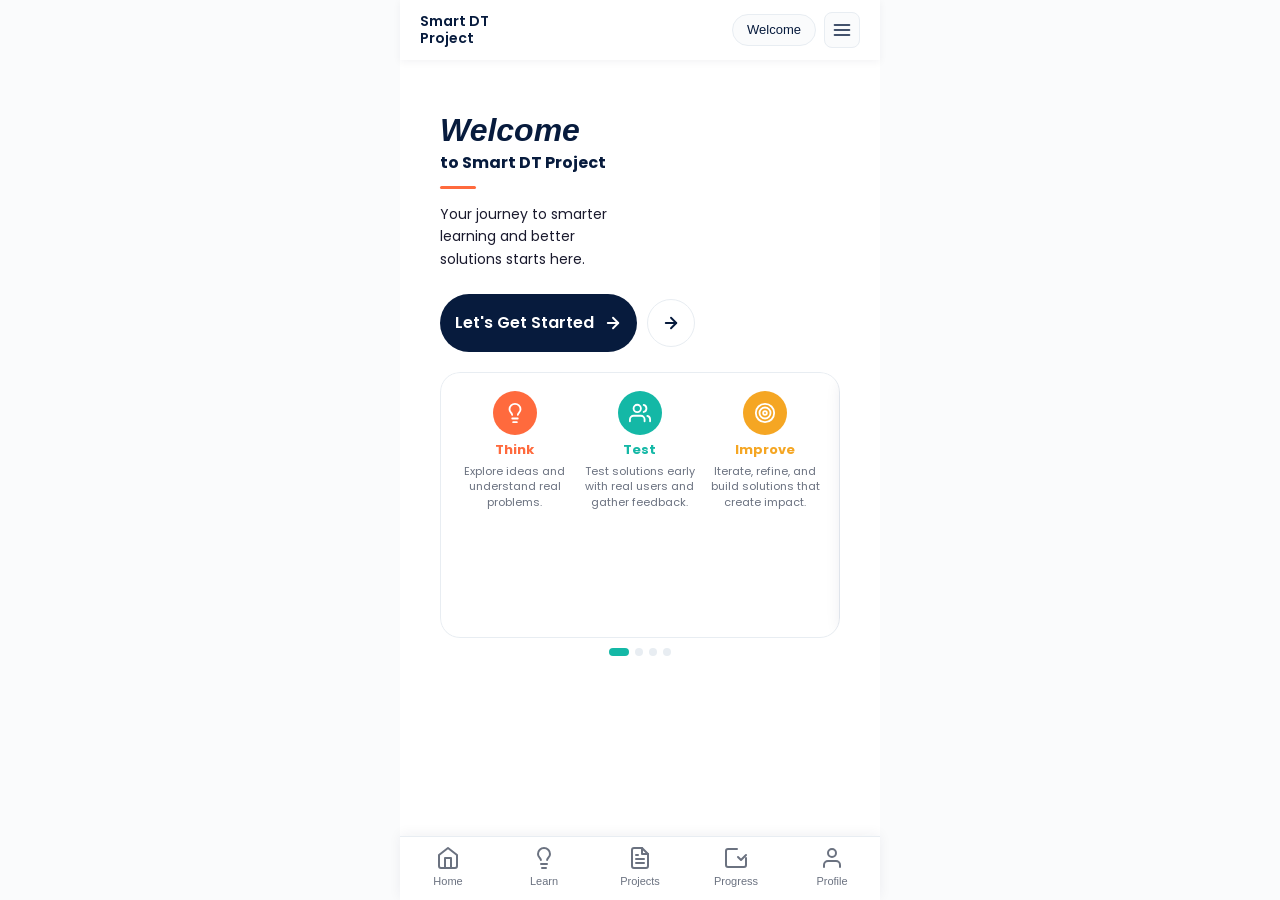
==== commit a561747e: "Add files via upload" ====
--- a/dashboard.html
+++ b/dashboard.html
@@ -181,7 +181,7 @@
        ui.js _injectBlob() also injects this, but hard-coding
        it here means it appears instantly before JS runs.      -->
   <img
-    src="assets/shared/pink-blob.png"
+    src="https://res.cloudinary.com/dmj9fqkrl/image/upload/v1779027549/pink-blob_jakcn5.png"
     class="pink-blob" alt="" aria-hidden="true"
     onerror="this.style.display='none'"
   >
@@ -195,7 +195,7 @@
     <a href="dashboard.html" class="header-logo"
        aria-label="Smart DT Project home">
       <img
-        src="assets/brand/logo-icon.png"
+        src="https://res.cloudinary.com/dmj9fqkrl/image/upload/v1779027460/logo-icon_lxo0z0.png"
         class="header-logo-icon"
         alt="Smart DT Project logo"
         onerror="this.style.display='none'"
@@ -248,7 +248,7 @@
   <section class="hero-section" aria-label="Dashboard greeting">
 
     <img
-      src="assets/heroes/dashboard-hero.png"
+      src="https://res.cloudinary.com/dmj9fqkrl/image/upload/v1779027463/dashboard-hero_wzkidr.png"
       class="hero-img"
       alt="Student holding a winding journey path"
       onerror="this.style.display='none'"
@@ -627,7 +627,6 @@
      Order: data.js → ui.js → inline.
      No async / defer — must be synchronous so window.DT and
      window.UI are fully built before DOMContentLoaded fires. -->
-<script src="js/app.js"></script>
 <script src="js/data.js"></script>
 <script src="js/ui.js"></script>
 
--- a/css/style.css
+++ b/css/style.css
@@ -0,0 +1,2221 @@
+/* =====================================================
+   Smart DT Project V3 — css/style.css
+   Complete shared stylesheet for all 11 HTML pages
+   Based on verified mockup screens — POLIPD 2026
+   =====================================================
+   WRITE ORDER (do not rearrange):
+   01. Google Fonts Import
+   02. CSS Variables (Design Tokens)
+   03. Reset & Base Styles
+   04. App Container & Page Layout
+   05. Typography Classes
+   06. Header Bar
+   07. Pink Blob Background Shape
+   08. Dot Grid Pattern
+   09. Bottom Navigation Bar
+   10. Buttons
+   11. Cards
+   12. Phase Number Badge
+   13. Phase Counter Pill
+   14. Hero Illustration
+   15. Carousel & Dot Indicators
+   16. Feature Row List
+   17. Phase Title & Tagline
+   18. Progress Bar
+   19. Phase Stepper
+   20. Accordion Rows
+   21. FAB Button
+   22. Form Inputs (Login)
+   23. Language Selector
+   24. Student Avatar in Header
+   25. Profile Card
+   26. Stats Row
+   27. Profile Menu Rows
+   28. Achievement Badge (Hexagonal)
+   29. Motivational Quote Box
+   30. Utility Classes & Toast
+   ===================================================== */
+
+
+/* =====================================================
+   01. GOOGLE FONTS IMPORT
+   ===================================================== */
+
+@import url('https://fonts.googleapis.com/css2?family=Poppins:ital,wght@0,400;0,500;0,600;0,700;1,700&display=swap');
+
+
+/* =====================================================
+   02. CSS VARIABLES (DESIGN TOKENS)
+   =====================================================
+   RULE: Never hardcode a colour anywhere else in this
+   file. Always use var(--color-...). If you need to
+   change a colour, change it ONLY here.
+   ===================================================== */
+
+:root {
+
+  /* ── BRAND COLOURS ─────────────────────────────── */
+  --color-navy:         #071B3D;   /* Primary — headings, CTA buttons, nav text */
+  --color-teal:         #14B8A6;   /* Accent — active nav, stepper, FAB, feature icons */
+  --color-orange:       #FF6A3D;   /* Secondary — phase numbers, Think pillar, accents */
+  --color-yellow:       #F5A623;   /* Third accent — badges, some feature icons, stars */
+  --color-pink-red:     #E05C7A;   /* Feature icon bg (Observe, Build-on each other) */
+  --color-green-tag:    #10B981;   /* 'In Progress' / 'Student' pill tags */
+
+  /* ── BACKGROUNDS ───────────────────────────────── */
+  --color-bg:           #FAFBFC;   /* Page background */
+  --color-card:         #FFFFFF;   /* Card backgrounds */
+  --color-blob:         #FFCCC5;   /* Pink/salmon decorative blob */
+  --color-dot-grid:     #D1D5DB;   /* Dot grid decoration */
+
+  /* ── TEXT ──────────────────────────────────────── */
+  --color-text-dark:    #1A1A2E;   /* Body text, headings */
+  --color-text-mid:     #6B7280;   /* Subtitles, placeholder, labels */
+  --color-text-light:   #A0A8B5;   /* Hints, timestamps, secondary info */
+
+  /* ── BORDERS ───────────────────────────────────── */
+  --color-border:       #E8EDF2;   /* Card borders, input borders, dividers */
+
+  /* ── SEMANTIC COLOURS ──────────────────────────── */
+  --color-success-bg:   #D1FAE5;   /* Green pill background */
+  --color-success-text: #065F46;   /* Green pill text */
+  --color-error:        #EF4444;   /* Error state, Log Out text */
+
+  /* ── TYPOGRAPHY ─────────────────────────────────── */
+  --font-main:          'Poppins', sans-serif;
+
+  /* ── LAYOUT ──────────────────────────────────────── */
+  --app-max-width:      480px;
+  --header-height:      60px;
+  --nav-height:         64px;
+
+  /* ── BORDER RADIUS ──────────────────────────────── */
+  --radius-xs:          6px;
+  --radius-sm:          8px;
+  --radius-md:          12px;
+  --radius-lg:          20px;
+  --radius-xl:          24px;
+  --radius-pill:        50px;
+  --radius-circle:      50%;
+
+  /* ── SHADOWS ──────────────────────────────────────── */
+  --shadow-card:        0 2px 16px rgba(7, 27, 61, 0.08);
+  --shadow-nav:         0 -2px 12px rgba(7, 27, 61, 0.06);
+  --shadow-fab:         0 4px 14px rgba(20, 184, 166, 0.40);
+  --shadow-header:      0 2px 8px rgba(7, 27, 61, 0.05);
+
+  /* ── TRANSITIONS ──────────────────────────────────── */
+  --transition-fast:    0.15s ease;
+  --transition-mid:     0.25s ease;
+  --transition-slow:    0.35s ease;
+
+}
+
+
+/* =====================================================
+   03. RESET & BASE STYLES
+   WHY: Removes all browser default margins, paddings
+   and inconsistencies so every device looks the same.
+   ===================================================== */
+
+*,
+*::before,
+*::after {
+  box-sizing: border-box; /* padding counts inside the element width, not outside */
+  margin: 0;
+  padding: 0;
+}
+
+html {
+  scroll-behavior: smooth;
+}
+
+body {
+  font-family:             var(--font-main);
+  background-color:        var(--color-bg);
+  color:                   var(--color-text-dark);
+  font-size:               16px;
+  line-height:             1.6;
+  -webkit-font-smoothing:  antialiased; /* crisper text on Mac/iOS */
+  -moz-osx-font-smoothing: grayscale;
+  overflow-x:              hidden;      /* prevents horizontal scroll on mobile */
+}
+
+a {
+  text-decoration: none;
+  color: inherit;
+}
+
+img,
+svg {
+  display: block;
+  max-width: 100%;
+}
+
+button {
+  font-family: var(--font-main);
+  cursor: pointer;
+  border: none;
+  background: none;
+  padding: 0;
+}
+
+input,
+select,
+textarea {
+  font-family: var(--font-main);
+  font-size:   15px;
+  outline:     none;
+}
+
+ul,
+ol {
+  list-style: none;
+}
+
+
+/* =====================================================
+   04. APP CONTAINER & PAGE LAYOUT
+   ===================================================== */
+
+/* Outer wrapper — centres app, limits to 480px */
+.app-container {
+  max-width:        var(--app-max-width);
+  min-height:       100vh;
+  margin:           0 auto;
+  background-color: var(--color-card);
+  position:         relative;   /* needed for pink blob absolute positioning */
+  overflow-x:       hidden;
+}
+
+/* Main scrollable content area.
+   Padded so content never hides behind fixed header or fixed nav. */
+.page-content {
+  padding-top:    calc(var(--header-height) + 16px);
+  padding-bottom: calc(var(--nav-height) + 20px);
+  padding-left:   20px;
+  padding-right:  20px;
+  position:       relative; /* so z-index works correctly on children */
+  z-index:        1;
+}
+
+/* Pages without bottom nav (welcome, login) use this instead */
+.page-content--no-nav {
+  padding-top:    calc(var(--header-height) + 16px);
+  padding-bottom: 32px;
+  padding-left:   20px;
+  padding-right:  20px;
+  position:       relative;
+  z-index:        1;
+}
+
+/* Pages without any nav at all (login has no nav bar) */
+.page-content--bare {
+  padding:  24px 20px 32px 20px;
+  position: relative;
+  z-index:  1;
+}
+
+
+/* =====================================================
+   05. TYPOGRAPHY CLASSES
+   ===================================================== */
+
+/* Extra large headline — 'Welcome to Smart DT Project' */
+.heading-xl {
+  font-size:   36px;
+  font-weight: 700;
+  color:       var(--color-navy);
+  line-height: 1.15;
+}
+
+/* Script / italic headline — 'Hi there!' on login page */
+.heading-script {
+  font-size:   40px;
+  font-weight: 700;
+  font-style:  italic;  /* gives hand-lettered feel */
+  color:       var(--color-navy);
+  line-height: 1.1;
+}
+
+/* Large heading — phase titles, 'My Profile', dashboard 'Let's keep building' */
+.heading-lg {
+  font-size:   28px;
+  font-weight: 700;
+  color:       var(--color-navy);
+  line-height: 1.2;
+}
+
+/* Medium heading — section titles, card titles */
+.heading-md {
+  font-size:   20px;
+  font-weight: 600;
+  color:       var(--color-navy);
+  line-height: 1.3;
+}
+
+/* Small heading — accordion titles, feature row titles */
+.heading-sm {
+  font-size:   16px;
+  font-weight: 600;
+  color:       var(--color-navy);
+}
+
+/* Body text sizes */
+.body-lg {
+  font-size:   16px;
+  font-weight: 400;
+  color:       var(--color-text-dark);
+  line-height: 1.65;
+}
+
+.body-md {
+  font-size:   15px;
+  font-weight: 400;
+  color:       var(--color-text-dark);
+  line-height: 1.55;
+}
+
+.body-sm {
+  font-size:   13px;
+  font-weight: 400;
+  color:       var(--color-text-mid);
+  line-height: 1.5;
+}
+
+.body-xs {
+  font-size:   11px;
+  font-weight: 400;
+  color:       var(--color-text-light);
+  line-height: 1.4;
+}
+
+/* Colour text helpers */
+.text-orange { color: var(--color-orange); }
+.text-teal   { color: var(--color-teal);   }
+.text-navy   { color: var(--color-navy);   }
+.text-mid    { color: var(--color-text-mid); }
+.text-link   { color: var(--color-teal); font-weight: 500; cursor: pointer; }
+
+/* Phase tagline — bold 2-line text below phase description */
+.phase-tagline {
+  font-size:   16px;
+  font-weight: 700;
+  color:       var(--color-navy);
+  line-height: 1.5;
+  margin-top:  12px;
+}
+
+/* Orange decorative underline — below phase title and 'My Profile' title */
+.orange-underline {
+  width:            36px;
+  height:           3px;
+  background-color: var(--color-orange);
+  border-radius:    2px;
+  margin:           10px 0 14px 0;
+}
+
+/* Dashboard greeting — 'smarter' word highlight */
+.text-highlight-orange {
+  color:       var(--color-orange);
+  font-weight: 700;
+}
+
+/* 'You are in Ideate Phase' — teal phase name */
+.current-phase-label {
+  font-size:   14px;
+  font-weight: 500;
+  color:       var(--color-text-mid);
+  text-align:  center;
+  margin-top:  8px;
+}
+
+.current-phase-label span {
+  color:       var(--color-teal);
+  font-weight: 600;
+}
+
+
+/* =====================================================
+   06. HEADER BAR
+   Fixed at top, stays visible while page scrolls.
+   ===================================================== */
+
+.header {
+  position:         fixed;
+  top:              0;
+  left:             50%;
+  transform:        translateX(-50%); /* centres within app-container on wide screens */
+  width:            100%;
+  max-width:        var(--app-max-width);
+  height:           var(--header-height); /* 60px */
+  background-color: var(--color-card);
+  display:          flex;
+  align-items:      center;
+  justify-content:  space-between;
+  padding:          0 20px;
+  z-index:          100;
+  box-shadow:       var(--shadow-header);
+}
+
+/* Left side: logo icon + wordmark */
+.header-logo {
+  display:     flex;
+  align-items: center;
+  gap:         10px;
+  flex-shrink: 0;
+}
+
+.header-logo-icon {
+  width:  36px;
+  height: 36px;
+  flex-shrink: 0;
+}
+
+.header-logo-text {
+  font-size:   14px;
+  font-weight: 600;
+  color:       var(--color-navy);
+  line-height: 1.25;
+}
+
+/* Right side: flexible area — content varies per page */
+.header-right {
+  display:     flex;
+  align-items: center;
+  gap:         8px;
+}
+
+/* 'Welcome' label pill — welcome.html only */
+.header-label-pill {
+  background-color: var(--color-bg);
+  border:           1px solid var(--color-border);
+  border-radius:    var(--radius-pill);
+  padding:          6px 16px;
+  font-size:        14px;
+  font-weight:      500;
+  color:            var(--color-navy);
+}
+
+/* Hamburger ≡ menu button */
+.header-hamburger {
+  width:            36px;
+  height:           36px;
+  display:          flex;
+  align-items:      center;
+  justify-content:  center;
+  border-radius:    var(--radius-sm);
+  background-color: var(--color-bg);
+  border:           1px solid var(--color-border);
+  cursor:           pointer;
+  transition:       background-color var(--transition-fast);
+}
+
+.header-hamburger:hover {
+  background-color: var(--color-border);
+}
+
+.header-hamburger svg {
+  width:  20px;
+  height: 20px;
+  color:  var(--color-navy);
+}
+
+
+/* =====================================================
+   07. PINK BLOB BACKGROUND SHAPE
+   Decorative organic shape, top-left corner, every page.
+   MUST be placed immediately after <div class="app-container">
+   z-index: 0 — sits behind all content
+   ===================================================== */
+
+.pink-blob {
+  position:       absolute;
+  top:            0;
+  left:           0;
+  width:          200px;
+  height:         200px;
+  z-index:        0;           /* behind everything */
+  pointer-events: none;        /* cannot be clicked */
+  opacity:        0.55;
+  user-select:    none;
+}
+
+
+/* =====================================================
+   08. DOT GRID PATTERN
+   Small grey dots, top-right corner, phase pages +
+   dashboard + profile.
+   Two options: SVG image or CSS-only (pick one).
+   ===================================================== */
+
+/* Option A: SVG image */
+.dot-grid {
+  position:       absolute;
+  top:            24px;
+  right:          16px;
+  width:          96px;
+  height:         80px;
+  z-index:        0;
+  pointer-events: none;
+  opacity:        0.45;
+  user-select:    none;
+}
+
+/* Option B: CSS-only dot grid (no image file needed) */
+.dot-grid-css {
+  position:         absolute;
+  top:              24px;
+  right:            16px;
+  width:            96px;
+  height:           80px;
+  z-index:          0;
+  pointer-events:   none;
+  background-image: radial-gradient(
+    circle,
+    var(--color-dot-grid) 1.5px,
+    transparent 1.5px
+  );
+  background-size:  13px 13px;
+}
+
+
+/* =====================================================
+   09. BOTTOM NAVIGATION BAR
+   Fixed at bottom. 5 items. Active = Teal.
+   DO NOT show on welcome.html or login.html.
+   ===================================================== */
+
+.bottom-nav {
+  position:         fixed;
+  bottom:           0;
+  left:             50%;
+  transform:        translateX(-50%);
+  width:            100%;
+  max-width:        var(--app-max-width);
+  height:           var(--nav-height); /* 64px */
+  background-color: var(--color-card);
+  border-top:       1px solid var(--color-border);
+  box-shadow:       var(--shadow-nav);
+  display:          flex;
+  align-items:      center;
+  justify-content:  space-around;
+  z-index:          100;
+}
+
+/* Individual nav item */
+.nav-item {
+  display:         flex;
+  flex-direction:  column;
+  align-items:     center;
+  justify-content: center;
+  gap:             3px;
+  cursor:          pointer;
+  flex:            1;
+  padding:         8px 4px;
+  transition:      color var(--transition-fast);
+  text-decoration: none;
+}
+
+/* Nav icon (SVG or img) */
+.nav-icon {
+  width:  24px;
+  height: 24px;
+  color:  var(--color-text-mid); /* inactive state */
+  transition: color var(--transition-fast);
+}
+
+/* Nav label text */
+.nav-label {
+  font-size:   11px;
+  font-weight: 500;
+  color:       var(--color-text-mid);
+  transition:  color var(--transition-fast);
+  white-space: nowrap;
+}
+
+/* ACTIVE STATE — add class 'active' via JavaScript */
+.nav-item.active .nav-icon  { color: var(--color-teal); }
+.nav-item.active .nav-label { color: var(--color-teal); }
+
+
+/* =====================================================
+   10. BUTTONS
+   ===================================================== */
+
+/* ── Primary CTA Pill ─────────────────────────────
+   Full-width Navy pill: 'Let's Continue', 'Let's Get
+   Started', 'Continue Current Phase', 'Continue'      */
+.btn-primary {
+  display:          flex;
+  align-items:      center;
+  justify-content:  center;
+  gap:              10px;
+  width:            100%;
+  padding:          16px 24px;
+  background-color: var(--color-navy);
+  color:            #FFFFFF;
+  font-family:      var(--font-main);
+  font-size:        16px;
+  font-weight:      600;
+  border:           none;
+  border-radius:    var(--radius-pill);
+  cursor:           pointer;
+  transition:       opacity var(--transition-fast), transform var(--transition-fast);
+  white-space:      nowrap;
+}
+
+.btn-primary:hover  { opacity: 0.92; }
+.btn-primary:active { opacity: 0.85; transform: scale(0.99); }
+
+/* Right arrow icon inside button */
+.btn-primary .btn-arrow {
+  width:  18px;
+  height: 18px;
+  flex-shrink: 0;
+}
+
+/* ── CTA Row ──────────────────────────────────────
+   Pill button + standalone arrow circle side by side */
+.cta-row {
+  display:     flex;
+  align-items: center;
+  gap:         10px;
+  margin:      24px 0 12px 0;
+}
+
+/* ── Standalone Arrow Circle Button ──────────────
+   Small circle with right arrow → beside CTA pill   */
+.btn-arrow-circle {
+  width:            48px;
+  height:           48px;
+  min-width:        48px;  /* prevents shrinking next to full-width pill */
+  border-radius:    var(--radius-circle);
+  background-color: var(--color-card);
+  border:           1px solid var(--color-border);
+  display:          flex;
+  align-items:      center;
+  justify-content:  center;
+  cursor:           pointer;
+  flex-shrink:      0;
+  transition:       border-color var(--transition-fast), background-color var(--transition-fast);
+}
+
+.btn-arrow-circle:hover {
+  background-color: var(--color-bg);
+  border-color:     var(--color-teal);
+}
+
+.btn-arrow-circle svg {
+  width:  18px;
+  height: 18px;
+  color:  var(--color-navy);
+}
+
+/* ── Outline Button ───────────────────────────────
+   'Edit Profile' button and similar secondary actions */
+.btn-outline {
+  display:          flex;
+  align-items:      center;
+  gap:              6px;
+  padding:          8px 14px;
+  background-color: var(--color-card);
+  border:           1px solid var(--color-border);
+  border-radius:    var(--radius-sm);
+  font-family:      var(--font-main);
+  font-size:        13px;
+  font-weight:      500;
+  color:            var(--color-navy);
+  cursor:           pointer;
+  transition:       border-color var(--transition-fast);
+}
+
+.btn-outline:hover { border-color: var(--color-teal); }
+
+.btn-outline svg {
+  width:  14px;
+  height: 14px;
+  color:  var(--color-text-mid);
+}
+
+/* ── Teal Text Button ─────────────────────────────
+   'View All', 'Contact Support' links               */
+.btn-text-teal {
+  font-size:   14px;
+  font-weight: 500;
+  color:       var(--color-teal);
+  cursor:      pointer;
+  background:  none;
+  border:      none;
+  padding:     0;
+  font-family: var(--font-main);
+  transition:  opacity var(--transition-fast);
+}
+
+.btn-text-teal:hover { opacity: 0.75; }
+
+
+/* =====================================================
+   11. CARDS
+   ===================================================== */
+
+/* ── Base Card ────────────────────────────────────── */
+.card {
+  background-color: var(--color-card);
+  border-radius:    var(--radius-lg);
+  border:           1px solid var(--color-border);
+  box-shadow:       var(--shadow-card);
+  padding:          16px;
+}
+
+/* ── Project Card (dashboard.html) ───────────────── */
+.project-card {
+  background-color: var(--color-card);
+  border-radius:    var(--radius-lg);
+  border:           1px solid var(--color-border);
+  box-shadow:       var(--shadow-card);
+  padding:          16px 18px;
+  margin-bottom:    16px;
+}
+
+.project-card-header {
+  display:         flex;
+  justify-content: space-between;
+  align-items:     flex-start;
+  margin-bottom:   8px;
+}
+
+.project-card-label {
+  display:     flex;
+  align-items: center;
+  gap:         6px;
+  font-size:   12px;
+  font-weight: 500;
+  color:       var(--color-text-mid);
+}
+
+.project-card-label svg {
+  width:  14px;
+  height: 14px;
+  color:  var(--color-teal);
+}
+
+.project-progress-pct {
+  font-size:   26px;
+  font-weight: 700;
+  color:       var(--color-teal);
+  line-height: 1;
+}
+
+.project-title {
+  font-size:     20px;
+  font-weight:   700;
+  color:         var(--color-navy);
+  margin-bottom: 4px;
+  line-height:   1.25;
+}
+
+.project-meta {
+  font-size:     13px;
+  color:         var(--color-text-mid);
+  margin-bottom: 10px;
+}
+
+/* 'In Progress' green pill tag */
+.tag-in-progress {
+  display:          inline-flex;
+  align-items:      center;
+  gap:              4px;
+  background-color: var(--color-success-bg);
+  color:            var(--color-success-text);
+  font-size:        11px;
+  font-weight:      600;
+  padding:          3px 10px;
+  border-radius:    var(--radius-pill);
+}
+
+.tag-timestamp {
+  font-size:   12px;
+  color:       var(--color-text-light);
+  margin-left: 8px;
+}
+
+/* ── Welcome Pillar Card (3 cols on welcome.html) ── */
+.pillars-row {
+  display:   grid;
+  grid-template-columns: repeat(3, 1fr);
+  gap:       10px;
+  margin:    20px 0;
+}
+
+.pillar-card {
+  background-color: var(--color-card);
+  border:           1px solid var(--color-border);
+  border-radius:    var(--radius-md);
+  padding:          14px 10px;
+  display:          flex;
+  flex-direction:   column;
+  align-items:      center;
+  gap:              8px;
+  text-align:       center;
+  box-shadow:       var(--shadow-card);
+}
+
+.pillar-icon-circle {
+  width:            44px;
+  height:           44px;
+  border-radius:    var(--radius-circle);
+  display:          flex;
+  align-items:      center;
+  justify-content:  center;
+  flex-shrink:      0;
+}
+
+/* Pillar icon circle colours */
+.pillar-icon-circle.orange { background-color: var(--color-orange); }
+.pillar-icon-circle.teal   { background-color: var(--color-teal);   }
+.pillar-icon-circle.yellow { background-color: var(--color-yellow); }
+
+.pillar-icon-circle svg {
+  width:  22px;
+  height: 22px;
+  color:  #FFFFFF;
+}
+
+.pillar-title {
+  font-size:   14px;
+  font-weight: 700;
+}
+
+/* Pillar title colours */
+.pillar-title.orange { color: var(--color-orange); }
+.pillar-title.teal   { color: var(--color-teal);   }
+.pillar-title.yellow { color: var(--color-yellow); }
+
+.pillar-desc {
+  font-size:   11px;
+  color:       var(--color-text-mid);
+  line-height: 1.4;
+}
+
+/* ── 'For Learners. By Doing.' Info Card ─────────── */
+.learners-card {
+  background-color: var(--color-card);
+  border:           1px solid var(--color-border);
+  border-radius:    var(--radius-md);
+  padding:          14px 16px;
+  display:          flex;
+  align-items:      center;
+  gap:              14px;
+  box-shadow:       var(--shadow-card);
+  margin:           16px 0;
+  cursor:           pointer;
+}
+
+.learners-card-icon {
+  width:            44px;
+  height:           44px;
+  min-width:        44px;
+  border-radius:    var(--radius-circle);
+  background-color: var(--color-teal);
+  display:          flex;
+  align-items:      center;
+  justify-content:  center;
+}
+
+.learners-card-icon svg {
+  width:  24px;
+  height: 24px;
+  color:  #FFFFFF;
+}
+
+.learners-card-text { flex: 1; }
+
+.learners-card-title {
+  font-size:   15px;
+  font-weight: 700;
+  color:       var(--color-navy);
+  margin-bottom: 2px;
+}
+
+.learners-card-desc {
+  font-size:   13px;
+  color:       var(--color-text-mid);
+  line-height: 1.4;
+}
+
+.learners-card-arrow {
+  width:  20px;
+  height: 20px;
+  color:  var(--color-teal);
+  flex-shrink: 0;
+}
+
+
+/* =====================================================
+   12. PHASE NUMBER BADGE
+   Teal rounded square with white number (01, 02...)
+   Appears top-left on every phase page above title.
+   ===================================================== */
+
+.phase-badge {
+  display:          inline-flex;
+  align-items:      center;
+  justify-content:  center;
+  width:            44px;
+  height:           44px;
+  background-color: var(--color-teal);
+  border-radius:    var(--radius-md); /* rounded square, NOT a circle */
+  font-size:        18px;
+  font-weight:      700;
+  color:            #FFFFFF;
+  margin-bottom:    12px;
+  line-height:      1;
+}
+
+
+/* =====================================================
+   13. PHASE COUNTER PILL (01 / 05)
+   Top-right of header on every phase page.
+   '01' is Orange. '/ 05' is Navy.
+   ===================================================== */
+
+.phase-counter {
+  display:          flex;
+  align-items:      center;
+  gap:              1px;
+  background-color: var(--color-bg);
+  border:           1px solid var(--color-border);
+  border-radius:    var(--radius-pill);
+  padding:          6px 14px;
+}
+
+.phase-counter-current {
+  font-size:   15px;
+  font-weight: 700;
+  color:       var(--color-orange); /* e.g. '01' */
+}
+
+.phase-counter-sep {
+  font-size:   15px;
+  font-weight: 600;
+  color:       var(--color-text-mid);
+  margin:      0 1px;
+}
+
+.phase-counter-total {
+  font-size:   15px;
+  font-weight: 600;
+  color:       var(--color-navy); /* '05' */
+}
+
+
+/* =====================================================
+   14. HERO ILLUSTRATION
+   Large SVG image, top-right of page header area.
+   Sits behind header text (z-index: 1).
+   Header text uses padding-right to stay left of hero.
+   ===================================================== */
+
+/* Wrapper: absolutely positioned top-right */
+.hero-wrap {
+  position:       absolute;
+  top:            var(--header-height);
+  right:          0;
+  width:          220px;
+  z-index:        1;
+  pointer-events: none;
+  user-select:    none;
+}
+
+.hero-img {
+  width:  100%;
+  height: auto;
+  display: block;
+}
+
+/* Page header text — stays LEFT of hero image */
+.page-header-text {
+  position:    relative;
+  z-index:     2;           /* above hero, below fixed nav */
+  padding-right: 180px;     /* leaves space for hero on the right */
+  padding-top:   20px;
+  padding-bottom: 20px;
+  min-height:  200px;       /* ensures text block is tall enough */
+}
+
+/* For pages where hero is shorter, reduce the min-height */
+.page-header-text--compact {
+  min-height: 140px;
+}
+
+
+/* =====================================================
+   15. CAROUSEL & DOT INDICATORS
+   Swipeable 4-slide card on all phase pages and welcome.
+   Controlled by JavaScript (see js/app.js carousel init).
+   ===================================================== */
+
+/* Outer wrapper: hides overflow so only 1 slide visible */
+.carousel-wrap {
+  overflow:      hidden;
+  border-radius: var(--radius-lg);
+  margin-bottom: 6px;
+}
+
+/* Track: flexbox row of slides, moves on swipe/tap */
+.carousel-track {
+  display:    flex;
+  transition: transform var(--transition-slow);
+  will-change: transform;
+}
+
+/* Each individual slide */
+.carousel-slide {
+  min-width:        100%;    /* each slide = full card width */
+  background-color: var(--color-card);
+  border:           1px solid var(--color-border);
+  border-radius:    var(--radius-lg);
+  padding:          16px;
+  display:          flex;
+  align-items:      flex-start;
+  gap:              14px;
+  box-shadow:       var(--shadow-card);
+}
+
+/* Illustration image inside the slide (left side) */
+.carousel-slide-illustration {
+  width:       100px;
+  min-width:   100px;
+  flex-shrink: 0;
+  align-self:  center;
+}
+
+.carousel-slide-illustration img,
+.carousel-slide-illustration svg {
+  width:  100%;
+  height: auto;
+}
+
+/* Slide text content (right side) */
+.carousel-slide-content { flex: 1; }
+
+.carousel-slide-title {
+  font-size:     15px;
+  font-weight:   700;
+  color:         var(--color-navy);
+  margin-bottom: 6px;
+  line-height:   1.3;
+}
+
+.carousel-slide-text {
+  font-size:   13px;
+  color:       var(--color-text-mid);
+  line-height: 1.5;
+}
+
+/* ── Dot Indicators ──────────────────────────────── */
+.dot-row {
+  display:         flex;
+  justify-content: center;
+  align-items:     center;
+  gap:             6px;
+  margin-top:      10px;
+  margin-bottom:   4px;
+}
+
+.dot {
+  width:            8px;
+  height:           8px;
+  border-radius:    var(--radius-circle);
+  background-color: var(--color-border);
+  cursor:           pointer;
+  transition:       background-color var(--transition-mid), width var(--transition-mid), border-radius var(--transition-mid);
+}
+
+/* Active dot: wider pill shape, filled with Orange */
+.dot.active {
+  background-color: var(--color-orange);
+  width:            20px;
+  border-radius:    4px;
+}
+
+
+/* =====================================================
+   16. FEATURE ROW LIST
+   3 rows on right side of every phase page.
+   Each has a coloured icon box + title + description.
+   ===================================================== */
+
+.feature-list {
+  display:        flex;
+  flex-direction: column;
+  gap:            8px;
+}
+
+.feature-row {
+  display:          flex;
+  align-items:      flex-start;
+  gap:              12px;
+  padding:          10px 12px;
+  background-color: var(--color-card);
+  border:           1px solid var(--color-border);
+  border-radius:    var(--radius-md);
+  box-shadow:       var(--shadow-card);
+}
+
+/* Icon box: rounded square with coloured background */
+.feature-icon-box {
+  width:           40px;
+  height:          40px;
+  min-width:       40px;
+  border-radius:   var(--radius-sm);
+  display:         flex;
+  align-items:     center;
+  justify-content: center;
+  flex-shrink:     0;
+}
+
+.feature-icon-box svg {
+  width:  20px;
+  height: 20px;
+  color:  #FFFFFF; /* all feature icons are white */
+}
+
+/* Specific icon background colours per phase feature */
+.feature-icon-box.teal     { background-color: var(--color-teal);     }
+.feature-icon-box.orange   { background-color: var(--color-orange);   }
+.feature-icon-box.yellow   { background-color: var(--color-yellow);   }
+.feature-icon-box.pink-red { background-color: var(--color-pink-red); }
+
+.feature-text { flex: 1; }
+
+.feature-text-title {
+  font-size:     14px;
+  font-weight:   600;
+  color:         var(--color-navy);
+  margin-bottom: 2px;
+}
+
+.feature-text-desc {
+  font-size:   12px;
+  color:       var(--color-text-mid);
+  line-height: 1.4;
+}
+
+/* Phase content area: carousel left + feature list right */
+.phase-content-grid {
+  display:               grid;
+  grid-template-columns: 1fr 1fr;
+  gap:                   12px;
+  margin-top:            20px;
+  margin-bottom:         16px;
+}
+
+/* On narrow screens, stack carousel above features */
+@media (max-width: 400px) {
+  .phase-content-grid {
+    grid-template-columns: 1fr;
+  }
+}
+
+
+/* =====================================================
+   17. PHASE TITLE & TAGLINE
+   'Empathy' = orange, 'Phase' = navy, on two lines.
+   Orange underline below. Bold tagline below that.
+   ===================================================== */
+
+.phase-title-area {
+  margin-bottom: 16px;
+}
+
+/* Phase title: rendered on TWO lines using two <p> tags */
+.phase-title-line {
+  font-size:   36px;
+  font-weight: 700;
+  line-height: 1.1;
+  display:     block;
+}
+
+/* First word of title (Empathy, Define, Ideation...) */
+.phase-title-line .word-accent {
+  color: var(--color-orange);
+}
+
+/* Second line: 'Phase' */
+.phase-title-line .word-phase {
+  color: var(--color-navy);
+}
+
+/* Short description below title */
+.phase-description {
+  font-size:   15px;
+  font-weight: 400;
+  color:       var(--color-text-dark);
+  margin-top:  8px;
+  margin-bottom: 2px;
+  max-width:   200px;   /* keeps text left while hero is on the right */
+  line-height: 1.55;
+}
+
+/* Teal progress line — short horizontal bar below CTA area */
+.phase-progress-line {
+  display:   flex;
+  gap:       5px;
+  margin-top: 10px;
+}
+
+.phase-progress-line .line-segment {
+  height:           3px;
+  border-radius:    2px;
+  flex:             1;
+  background-color: var(--color-border);
+}
+
+.phase-progress-line .line-segment.done {
+  background-color: var(--color-teal);
+}
+
+
+/* =====================================================
+   18. PROGRESS BAR
+   Teal fill bar for overall progress %.
+   Width is set by JavaScript: element.style.width = '60%'
+   ===================================================== */
+
+.progress-bar-wrap {
+  width:            100%;
+  height:           8px;
+  background-color: var(--color-border);
+  border-radius:    var(--radius-pill);
+  overflow:         hidden;
+  margin:           8px 0;
+}
+
+.progress-bar-fill {
+  height:           100%;
+  background-color: var(--color-teal);
+  border-radius:    var(--radius-pill);
+  transition:       width 0.5s ease;
+  min-width:        4px; /* visible even at 0% */
+}
+
+
+/* =====================================================
+   19. PHASE STEPPER (dashboard.html)
+   5 circles linked by horizontal lines.
+   Empathize / Define / Ideate / Prototype / Test
+   ===================================================== */
+
+.stepper {
+  display:         flex;
+  align-items:     flex-start;
+  justify-content: space-between;
+  margin:          16px 0;
+  position:        relative;
+}
+
+.step-item {
+  display:        flex;
+  flex-direction: column;
+  align-items:    center;
+  gap:            6px;
+  position:       relative;
+  flex:           1;
+}
+
+/* The circle */
+.step-circle {
+  width:            30px;
+  height:           30px;
+  border-radius:    var(--radius-circle);
+  display:          flex;
+  align-items:      center;
+  justify-content:  center;
+  font-size:        13px;
+  font-weight:      600;
+  z-index:          2;
+  position:         relative;
+  background-color: var(--color-card);
+  flex-shrink:      0;
+}
+
+/* COMPLETE: teal filled, white tick inside */
+.step-circle.complete {
+  background-color: var(--color-teal);
+  border:           none;
+  color:            #FFFFFF;
+}
+
+.step-circle.complete::after {
+  content:     '✓';
+  font-size:   14px;
+  font-weight: 700;
+  color:       #FFFFFF;
+}
+
+/* ACTIVE: teal outline, white fill */
+.step-circle.active {
+  background-color: var(--color-card);
+  border:           2px solid var(--color-teal);
+  color:            var(--color-teal);
+}
+
+/* PENDING: grey outline */
+.step-circle.pending {
+  background-color: var(--color-card);
+  border:           2px solid var(--color-border);
+  color:            var(--color-text-light);
+}
+
+/* Step label below each circle */
+.step-label {
+  font-size:   10px;
+  font-weight: 500;
+  color:       var(--color-text-mid);
+  text-align:  center;
+  line-height: 1.2;
+}
+
+.step-label.complete { color: var(--color-teal); }
+.step-label.active   { color: var(--color-teal); font-weight: 600; }
+
+/* Connecting line between step circles */
+.step-line {
+  flex:             1;
+  height:           2px;
+  background-color: var(--color-border); /* grey — pending */
+  margin-top:       15px; /* aligns with centre of 30px circle */
+  transition:       background-color var(--transition-mid);
+}
+
+.step-line.complete { background-color: var(--color-teal); }
+
+
+/* =====================================================
+   20. ACCORDION ROWS (dashboard.html)
+   5 accordion sections: Tasks, Activity, Evidence,
+   Feedback, Team Members.
+   ===================================================== */
+
+.accordion-list { margin-top: 8px; }
+
+.accordion-row {
+  display:          flex;
+  align-items:      center;
+  gap:              12px;
+  padding:          14px 0;
+  border-bottom:    1px solid var(--color-border);
+  cursor:           pointer;
+  user-select:      none;
+  transition:       background-color var(--transition-fast);
+}
+
+/* Coloured circle icon (filled, not outlined) */
+.accordion-icon-circle {
+  width:           42px;
+  height:          42px;
+  min-width:       42px;
+  border-radius:   var(--radius-circle);
+  display:         flex;
+  align-items:     center;
+  justify-content: center;
+  flex-shrink:     0;
+}
+
+.accordion-icon-circle svg {
+  width:  20px;
+  height: 20px;
+  color:  #FFFFFF;
+}
+
+/* Colours per accordion row (from mockup) */
+.accordion-icon-circle.orange { background-color: var(--color-orange); } /* Tasks, Team */
+.accordion-icon-circle.teal   { background-color: var(--color-teal);   } /* Activity, Feedback */
+.accordion-icon-circle.yellow { background-color: var(--color-yellow); } /* Evidence */
+
+/* Text area */
+.accordion-text { flex: 1; }
+
+.accordion-title {
+  font-size:   15px;
+  font-weight: 600;
+  color:       var(--color-navy);
+}
+
+.accordion-subtitle {
+  font-size:   12px;
+  color:       var(--color-text-mid);
+  margin-top:  2px;
+}
+
+/* Chevron arrow — rotates when open */
+.accordion-chevron {
+  width:      20px;
+  height:     20px;
+  color:      var(--color-text-mid);
+  flex-shrink: 0;
+  transition: transform var(--transition-mid);
+}
+
+.accordion-chevron.open { transform: rotate(180deg); }
+
+/* Body: hidden by default, shown when .open is added by JS */
+.accordion-body {
+  display:     none;
+  padding:     12px 0 14px 54px;  /* indented to align with text, not icon */
+  border-bottom: 1px solid var(--color-border);
+}
+
+.accordion-body.open { display: block; }
+
+
+/* =====================================================
+   21. FAB BUTTON (Floating Action Button)
+   Large teal circle with white + sign.
+   Bottom-right, overlaps content above nav bar.
+   ===================================================== */
+
+.fab {
+  position:         fixed;
+  bottom:           calc(var(--nav-height) + 16px); /* above nav bar */
+  right:            20px;
+  width:            52px;
+  height:           52px;
+  border-radius:    var(--radius-circle);
+  background-color: var(--color-teal);
+  color:            #FFFFFF;
+  font-size:        28px;
+  font-weight:      300;
+  display:          flex;
+  align-items:      center;
+  justify-content:  center;
+  box-shadow:       var(--shadow-fab);
+  cursor:           pointer;
+  z-index:          90;
+  border:           none;
+  transition:       transform var(--transition-fast), box-shadow var(--transition-fast);
+  line-height:      1;
+}
+
+.fab:hover  { transform: scale(1.08); }
+.fab:active { transform: scale(0.96); }
+
+/* On wide screens (> 480px), FAB stays inside app container */
+@media (min-width: 481px) {
+  .fab {
+    right: calc(50% - var(--app-max-width) / 2 + 20px);
+  }
+}
+
+
+/* =====================================================
+   22. FORM INPUTS (login.html)
+   3 fields: Email, Registration No., Class dropdown.
+   ===================================================== */
+
+.form-field {
+  display:          flex;
+  align-items:      center;
+  gap:              12px;
+  width:            100%;
+  padding:          14px 16px;
+  background-color: var(--color-card);
+  border:           1.5px solid var(--color-border);
+  border-radius:    var(--radius-md);
+  margin-bottom:    12px;
+  transition:       border-color var(--transition-fast);
+}
+
+/* Focus state: teal border when field is active */
+.form-field:focus-within {
+  border-color: var(--color-teal);
+}
+
+/* Left icon */
+.form-field-icon {
+  width:       20px;
+  height:      20px;
+  min-width:   20px;
+  color:       var(--color-text-mid);
+  flex-shrink: 0;
+}
+
+/* Text input inside field */
+.form-field input {
+  flex:        1;
+  border:      none;
+  outline:     none;
+  background:  transparent;
+  font-family: var(--font-main);
+  font-size:   15px;
+  color:       var(--color-text-dark);
+}
+
+.form-field input::placeholder { color: var(--color-text-mid); }
+
+/* Select dropdown inside field */
+.form-field select {
+  flex:              1;
+  border:            none;
+  outline:           none;
+  background:        transparent;
+  font-family:       var(--font-main);
+  font-size:         15px;
+  color:             var(--color-text-dark);
+  appearance:        none; /* removes default browser arrow */
+  -webkit-appearance: none;
+  cursor:            pointer;
+}
+
+/* Custom chevron for select */
+.form-field-chevron {
+  width:       16px;
+  height:      16px;
+  color:       var(--color-text-mid);
+  flex-shrink: 0;
+  pointer-events: none; /* click passes through to the select */
+}
+
+/* Login Think/Test/Improve column card */
+.login-pillars-card {
+  background-color: var(--color-card);
+  border:           1px solid var(--color-border);
+  border-radius:    var(--radius-lg);
+  padding:          16px;
+  box-shadow:       var(--shadow-card);
+}
+
+.login-pillar-row {
+  display:       flex;
+  align-items:   flex-start;
+  gap:           12px;
+  padding:       10px 0;
+  border-bottom: 1px solid var(--color-border);
+}
+
+.login-pillar-row:last-child { border-bottom: none; }
+
+.login-pillar-icon {
+  width:           36px;
+  height:          36px;
+  min-width:       36px;
+  border-radius:   var(--radius-circle);
+  display:         flex;
+  align-items:     center;
+  justify-content: center;
+}
+
+.login-pillar-icon svg {
+  width:  18px;
+  height: 18px;
+  color:  #FFFFFF;
+}
+
+.login-pillar-icon.orange { background-color: var(--color-orange); }
+.login-pillar-icon.teal   { background-color: var(--color-teal);   }
+.login-pillar-icon.yellow { background-color: var(--color-yellow); }
+
+.login-pillar-title {
+  font-size:   14px;
+  font-weight: 700;
+}
+
+.login-pillar-title.orange { color: var(--color-orange); }
+.login-pillar-title.teal   { color: var(--color-teal);   }
+.login-pillar-title.yellow { color: var(--color-yellow); }
+
+.login-pillar-desc {
+  font-size:   12px;
+  color:       var(--color-text-mid);
+  line-height: 1.4;
+  margin-top:  2px;
+}
+
+/* Login page footer bar */
+.login-footer {
+  display:         flex;
+  justify-content: space-between;
+  align-items:     center;
+  margin-top:      24px;
+  padding-top:     16px;
+  border-top:      1px solid var(--color-border);
+}
+
+.login-footer-secure {
+  display:     flex;
+  align-items: center;
+  gap:         8px;
+  font-size:   13px;
+  color:       var(--color-text-mid);
+}
+
+.login-footer-secure svg {
+  width:  18px;
+  height: 18px;
+  color:  var(--color-teal);
+}
+
+.login-footer-support {
+  font-size: 13px;
+  color:     var(--color-text-mid);
+}
+
+.login-footer-support a { color: var(--color-teal); font-weight: 500; }
+
+
+/* =====================================================
+   23. LANGUAGE SELECTOR
+   Globe icon + 'English' + chevron dropdown.
+   Appears in: login header, dashboard header, profile.
+   ===================================================== */
+
+.language-selector {
+  display:          flex;
+  align-items:      center;
+  gap:              6px;
+  padding:          6px 12px;
+  background-color: var(--color-card);
+  border:           1px solid var(--color-border);
+  border-radius:    var(--radius-pill);
+  cursor:           pointer;
+  font-family:      var(--font-main);
+  font-size:        13px;
+  font-weight:      500;
+  color:            var(--color-navy);
+  transition:       border-color var(--transition-fast);
+}
+
+.language-selector:hover { border-color: var(--color-teal); }
+
+.language-globe-icon {
+  width:  15px;
+  height: 15px;
+  color:  var(--color-navy);
+}
+
+.language-chevron {
+  width:  12px;
+  height: 12px;
+  color:  var(--color-text-mid);
+}
+
+
+/* =====================================================
+   24. STUDENT AVATAR IN HEADER (dashboard.html)
+   Circular avatar + student first name + dropdown arrow.
+   ===================================================== */
+
+.header-avatar-group {
+  display:     flex;
+  align-items: center;
+  gap:         6px;
+  cursor:      pointer;
+}
+
+.header-avatar {
+  width:         32px;
+  height:        32px;
+  border-radius: var(--radius-circle);
+  object-fit:    cover;
+  border:        2px solid var(--color-teal);
+  flex-shrink:   0;
+  background-color: var(--color-bg); /* fallback before image loads */
+}
+
+/* Avatar placeholder initials (shown before photo is set) */
+.header-avatar-initials {
+  width:            32px;
+  height:           32px;
+  border-radius:    var(--radius-circle);
+  background-color: var(--color-teal);
+  color:            #FFFFFF;
+  font-size:        12px;
+  font-weight:      600;
+  display:          flex;
+  align-items:      center;
+  justify-content:  center;
+  flex-shrink:      0;
+}
+
+.header-avatar-name {
+  font-size:   13px;
+  font-weight: 600;
+  color:       var(--color-navy);
+  max-width:   70px;
+  overflow:    hidden;
+  white-space: nowrap;
+  text-overflow: ellipsis;
+}
+
+.header-avatar-chevron {
+  width:  12px;
+  height: 12px;
+  color:  var(--color-text-mid);
+}
+
+
+/* =====================================================
+   25. PROFILE CARD (profile.html)
+   ===================================================== */
+
+.profile-card {
+  background-color: var(--color-card);
+  border:           1px solid var(--color-border);
+  border-radius:    var(--radius-lg);
+  padding:          20px;
+  margin-bottom:    16px;
+  box-shadow:       var(--shadow-card);
+}
+
+.profile-card-top {
+  display:         flex;
+  align-items:     flex-start;
+  gap:             16px;
+  margin-bottom:   14px;
+}
+
+/* Avatar column */
+.profile-avatar-wrap {
+  position:    relative;
+  flex-shrink: 0;
+}
+
+.profile-avatar {
+  width:         72px;
+  height:        72px;
+  border-radius: var(--radius-circle);
+  object-fit:    cover;
+  border:        3px solid var(--color-teal);
+  background-color: var(--color-bg);
+  display:       block;
+}
+
+/* Camera icon overlay — bottom of avatar circle */
+.avatar-camera-btn {
+  position:         absolute;
+  bottom:           2px;
+  right:            2px;
+  width:            22px;
+  height:           22px;
+  border-radius:    var(--radius-circle);
+  background-color: var(--color-navy);
+  border:           2px solid var(--color-card);
+  display:          flex;
+  align-items:      center;
+  justify-content:  center;
+  cursor:           pointer;
+}
+
+.avatar-camera-btn svg {
+  width:  11px;
+  height: 11px;
+  color:  #FFFFFF;
+}
+
+/* Name + role + edit button area */
+.profile-info { flex: 1; }
+
+.profile-name {
+  font-size:     18px;
+  font-weight:   700;
+  color:         var(--color-navy);
+  margin-bottom: 5px;
+  line-height:   1.2;
+}
+
+/* 'Student' green pill badge */
+.profile-role-badge {
+  display:          inline-block;
+  background-color: var(--color-success-bg);
+  color:            var(--color-success-text);
+  font-size:        11px;
+  font-weight:      600;
+  padding:          3px 10px;
+  border-radius:    var(--radius-pill);
+  margin-bottom:    10px;
+}
+
+/* Edit Profile button — top-right of profile card */
+.profile-edit-btn {
+  margin-left: auto;
+  align-self:  flex-start;
+  flex-shrink: 0;
+}
+
+/* Profile field rows: icon + label + value */
+.profile-fields { margin-top: 4px; }
+
+.profile-field-row {
+  display:       flex;
+  align-items:   center;
+  gap:           10px;
+  margin-bottom: 8px;
+}
+
+.profile-field-icon {
+  width:       18px;
+  height:      18px;
+  min-width:   18px;
+  color:       var(--color-text-mid);
+  flex-shrink: 0;
+}
+
+.profile-field-label {
+  font-size: 13px;
+  color:     var(--color-text-mid);
+  min-width: 110px;
+}
+
+.profile-field-value {
+  font-size:   13px;
+  font-weight: 500;
+  color:       var(--color-navy);
+}
+
+
+/* =====================================================
+   26. STATS ROW (profile.html)
+   5 stats: Projects / Tasks / Evidence / Feedback / Badges
+   Icon is ABOVE the number, number ABOVE the label.
+   ===================================================== */
+
+.stats-row {
+  display:          flex;
+  justify-content:  space-between;
+  background-color: var(--color-card);
+  border:           1px solid var(--color-border);
+  border-radius:    var(--radius-lg);
+  padding:          14px 8px;
+  margin-bottom:    16px;
+  box-shadow:       var(--shadow-card);
+}
+
+.stat-item {
+  display:        flex;
+  flex-direction: column;
+  align-items:    center;
+  gap:            4px;
+  flex:           1;
+  text-align:     center;
+}
+
+/* Stat icon — above number */
+.stat-icon {
+  width:  28px;
+  height: 28px;
+}
+
+/* Large number */
+.stat-number {
+  font-size:   22px;
+  font-weight: 700;
+  color:       var(--color-navy);
+  line-height: 1;
+}
+
+/* Label (e.g. 'Active') */
+.stat-label {
+  font-size:   11px;
+  color:       var(--color-text-mid);
+  font-weight: 500;
+}
+
+/* Sub-label (e.g. 'Projects') above the number */
+.stat-category {
+  font-size:   10px;
+  color:       var(--color-text-light);
+}
+
+/* Stat icon colours (from mockup) */
+.stat-icon.teal     { color: var(--color-teal);     }
+.stat-icon.orange   { color: var(--color-orange);   }
+.stat-icon.yellow   { color: var(--color-yellow);   }
+.stat-icon.orange-red { color: #FF4757; }
+
+/* Vertical divider between stat items */
+.stat-item + .stat-item {
+  border-left: 1px solid var(--color-border);
+}
+
+
+/* =====================================================
+   27. PROFILE MENU ROWS (profile.html)
+   6 rows: Personal Info / Team & Roles / My Reflections /
+   Achievements / Settings / Log Out
+   ===================================================== */
+
+.menu-list { margin-top: 4px; }
+
+.menu-row {
+  display:       flex;
+  align-items:   center;
+  gap:           14px;
+  padding:       14px 0;
+  border-bottom: 1px solid var(--color-border);
+  cursor:        pointer;
+  transition:    background-color var(--transition-fast);
+}
+
+.menu-row:hover {
+  background-color: var(--color-bg);
+  margin-left:  -4px;
+  padding-left:  4px;
+}
+
+/* Coloured icon circle */
+.menu-row-icon-circle {
+  width:           40px;
+  height:          40px;
+  min-width:       40px;
+  border-radius:   var(--radius-circle);
+  display:         flex;
+  align-items:     center;
+  justify-content: center;
+  flex-shrink:     0;
+}
+
+.menu-row-icon-circle svg {
+  width:  18px;
+  height: 18px;
+  color:  #FFFFFF;
+}
+
+/* Icon circle backgrounds per row */
+.menu-row-icon-circle.teal-bg {
+  background-color: #CCFBF1; /* light teal */
+}
+.menu-row-icon-circle.teal-bg svg { color: var(--color-teal); }
+
+.menu-row-icon-circle.orange-bg {
+  background-color: #FFE4D6;
+}
+.menu-row-icon-circle.orange-bg svg { color: var(--color-orange); }
+
+.menu-row-icon-circle.yellow-bg {
+  background-color: #FEF3C7;
+}
+.menu-row-icon-circle.yellow-bg svg { color: #D97706; }
+
+.menu-row-icon-circle.red-bg {
+  background-color: #FEE2E2;
+}
+.menu-row-icon-circle.red-bg svg { color: var(--color-error); }
+
+/* Menu row text */
+.menu-row-text { flex: 1; }
+
+.menu-row-title {
+  font-size:   15px;
+  font-weight: 600;
+  color:       var(--color-navy);
+}
+
+.menu-row-subtitle {
+  font-size:   12px;
+  color:       var(--color-text-mid);
+  margin-top:  2px;
+}
+
+/* Right chevron › */
+.menu-row-chevron {
+  width:       18px;
+  height:      18px;
+  color:       var(--color-text-mid);
+  flex-shrink: 0;
+}
+
+/* LOG OUT row — red text override */
+.menu-row.logout .menu-row-title { color: var(--color-error); }
+
+
+/* =====================================================
+   28. ACHIEVEMENT BADGE — HEXAGONAL
+   Hexagonal teal shape + gold ribbon + name + date.
+   CSS clip-path creates the 6-sided shape.
+   ===================================================== */
+
+.achievement-section { margin-top: 16px; }
+
+.achievement-header {
+  display:         flex;
+  justify-content: space-between;
+  align-items:     center;
+  margin-bottom:   14px;
+}
+
+.achievement-title {
+  font-size:   16px;
+  font-weight: 700;
+  color:       var(--color-navy);
+}
+
+.badge-card {
+  background-color: var(--color-card);
+  border:           1px solid var(--color-border);
+  border-radius:    var(--radius-lg);
+  padding:          24px 20px 20px;
+  display:          flex;
+  flex-direction:   column;
+  align-items:      center;
+  text-align:       center;
+  box-shadow:       var(--shadow-card);
+}
+
+/* Hexagonal shape using clip-path polygon */
+.badge-hex {
+  width:            90px;
+  height:           90px;
+  background-color: var(--color-teal);
+  clip-path:        polygon(50% 0%, 93% 25%, 93% 75%, 50% 100%, 7% 75%, 7% 25%);
+  display:          flex;
+  align-items:      center;
+  justify-content:  center;
+  margin-bottom:    4px;
+  position:         relative;
+}
+
+.badge-hex-icon {
+  width:  44px;
+  height: 44px;
+  color:  #FFFFFF;
+}
+
+/* Gold ribbon below the hexagon */
+.badge-ribbon {
+  display:       flex;
+  gap:           3px;
+  margin-bottom: 12px;
+}
+
+.badge-ribbon-stripe {
+  width:            18px;
+  height:           26px;
+  background-color: var(--color-yellow);
+  /* trapezoid shape — wider at top, narrow at bottom */
+  clip-path:        polygon(8% 0%, 92% 0%, 100% 100%, 0% 100%);
+}
+
+.badge-name {
+  font-size:     16px;
+  font-weight:   700;
+  color:         var(--color-navy);
+  margin-bottom: 4px;
+}
+
+.badge-desc {
+  font-size:   12px;
+  color:       var(--color-text-mid);
+  line-height: 1.45;
+  margin-bottom: 4px;
+}
+
+.badge-date {
+  font-size: 11px;
+  color:     var(--color-text-light);
+}
+
+/* Locked badge — grey, not yet earned */
+.badge-card.locked .badge-hex {
+  background-color: var(--color-border);
+  filter:           grayscale(1);
+}
+
+.badge-card.locked .badge-ribbon-stripe {
+  background-color: var(--color-border);
+}
+
+.badge-card.locked .badge-name {
+  color: var(--color-text-mid);
+}
+
+
+/* =====================================================
+   29. MOTIVATIONAL QUOTE BOX (profile.html)
+   Large orange decorative quotation marks + text.
+   ===================================================== */
+
+.quote-box {
+  background-color: var(--color-card);
+  border:           1px solid var(--color-border);
+  border-radius:    var(--radius-lg);
+  padding:          20px;
+  margin-top:       16px;
+  box-shadow:       var(--shadow-card);
+}
+
+/* Large decorative " quotation mark */
+.quote-mark {
+  font-size:     52px;
+  font-weight:   700;
+  color:         var(--color-orange);
+  line-height:   1;
+  margin-bottom: -12px;  /* overlaps with title slightly */
+  display:       block;
+}
+
+.quote-title {
+  font-size:     16px;
+  font-weight:   700;
+  color:         var(--color-navy);
+  margin-bottom: 6px;
+}
+
+.quote-text {
+  font-size:   13px;
+  color:       var(--color-text-mid);
+  line-height: 1.6;
+}
+
+
+/* =====================================================
+   30. UTILITY CLASSES & TOAST NOTIFICATION
+   ===================================================== */
+
+/* ── Display ──────────────────────────────────────── */
+.hidden          { display: none !important; }
+.d-flex          { display: flex; }
+.flex-center     { display: flex; align-items: center; justify-content: center; }
+.flex-between    { display: flex; align-items: center; justify-content: space-between; }
+.flex-start      { display: flex; align-items: flex-start; }
+.flex-col        { display: flex; flex-direction: column; }
+.flex-wrap       { flex-wrap: wrap; }
+
+/* ── Gap ──────────────────────────────────────────── */
+.gap-xs  { gap: 4px;  }
+.gap-sm  { gap: 8px;  }
+.gap-md  { gap: 12px; }
+.gap-lg  { gap: 16px; }
+.gap-xl  { gap: 24px; }
+
+/* ── Margin ───────────────────────────────────────── */
+.mt-xs   { margin-top:    4px;  }
+.mt-sm   { margin-top:    8px;  }
+.mt-md   { margin-top:    16px; }
+.mt-lg   { margin-top:    24px; }
+.mb-xs   { margin-bottom: 4px;  }
+.mb-sm   { margin-bottom: 8px;  }
+.mb-md   { margin-bottom: 16px; }
+.mb-lg   { margin-bottom: 24px; }
+
+/* ── Text alignment ───────────────────────────────── */
+.text-center { text-align: center; }
+.text-left   { text-align: left;   }
+.text-right  { text-align: right;  }
+
+/* ── Overflow ─────────────────────────────────────── */
+.truncate {
+  white-space:   nowrap;
+  overflow:      hidden;
+  text-overflow: ellipsis;
+}
+
+/* ── Full width ───────────────────────────────────── */
+.w-full  { width:   100%; }
+.h-full  { height:  100%; }
+
+/* ── Cursor ───────────────────────────────────────── */
+.pointer { cursor: pointer; }
+
+/* ── No select ────────────────────────────────────── */
+.no-select { user-select: none; }
+
+/* ── Z-INDEX LAYERS (use consistently) ───────────────
+   z-index: 0   = blob, dot grid (behind content)
+   z-index: 1   = hero image
+   z-index: 2   = page text (above blob and hero)
+   z-index: 90  = FAB button
+   z-index: 100 = header + bottom nav
+   z-index: 200 = modals, overlays
+   ─────────────────────────────────────────────────── */
+
+/* ── DIVIDER LINE ─────────────────────────────────── */
+.divider {
+  width:            100%;
+  height:           1px;
+  background-color: var(--color-border);
+  margin:           12px 0;
+}
+
+/* ── TOAST NOTIFICATION ───────────────────────────── */
+.toast {
+  position:         fixed;
+  bottom:           calc(var(--nav-height) + 16px);
+  left:             50%;
+  transform:        translateX(-50%);
+  max-width:        calc(var(--app-max-width) - 40px);
+  background-color: var(--color-navy);
+  color:            #FFFFFF;
+  padding:          12px 24px;
+  border-radius:    var(--radius-pill);
+  font-family:      var(--font-main);
+  font-size:        14px;
+  font-weight:      500;
+  z-index:          200;
+  opacity:          0;
+  pointer-events:   none;
+  white-space:      nowrap;
+  transition:       opacity 0.3s ease, bottom 0.3s ease;
+}
+
+.toast.show {
+  opacity:       1;
+  pointer-events: auto;
+  bottom:        calc(var(--nav-height) + 28px);
+}
+
+.toast.success { background-color: var(--color-teal);  }
+.toast.error   { background-color: var(--color-error); }
+.toast.warning { background-color: var(--color-orange); }
+
+/* ── LOADING SPINNER ──────────────────────────────── */
+.spinner {
+  width:         24px;
+  height:        24px;
+  border:        3px solid var(--color-border);
+  border-top:    3px solid var(--color-teal);
+  border-radius: var(--radius-circle);
+  animation:     spin 0.8s linear infinite;
+}
+
+@keyframes spin {
+  to { transform: rotate(360deg); }
+}
+
+/* ── OVERLAY SCRIM ────────────────────────────────── */
+.scrim {
+  position:         fixed;
+  inset:            0;
+  background-color: rgba(7, 27, 61, 0.45);
+  z-index:          150;
+  display:          none;
+}
+
+.scrim.show { display: block; }
+
+/* ── SECTION SPACER ───────────────────────────────── */
+.section-gap { margin-bottom: 24px; }
+
+/* ── SUBTLE SECTION LABEL ─────────────────────────── */
+.section-label {
+  font-size:     11px;
+  font-weight:   600;
+  letter-spacing: 0.08em;
+  text-transform: uppercase;
+  color:          var(--color-text-light);
+  margin-bottom:  8px;
+}
+
+
+/* =====================================================
+   END OF css/style.css
+   Smart DT Project V3 — POLIPD 2026
+   =====================================================
+   REMINDERS:
+   - Link this file in EVERY HTML page
+   - Change colours ONLY inside :root variables
+   - Add new component styles above Utility Classes
+   - Test on 390px screen width after every change
+   - Never paste CSS directly inside HTML pages
+   ===================================================== */
